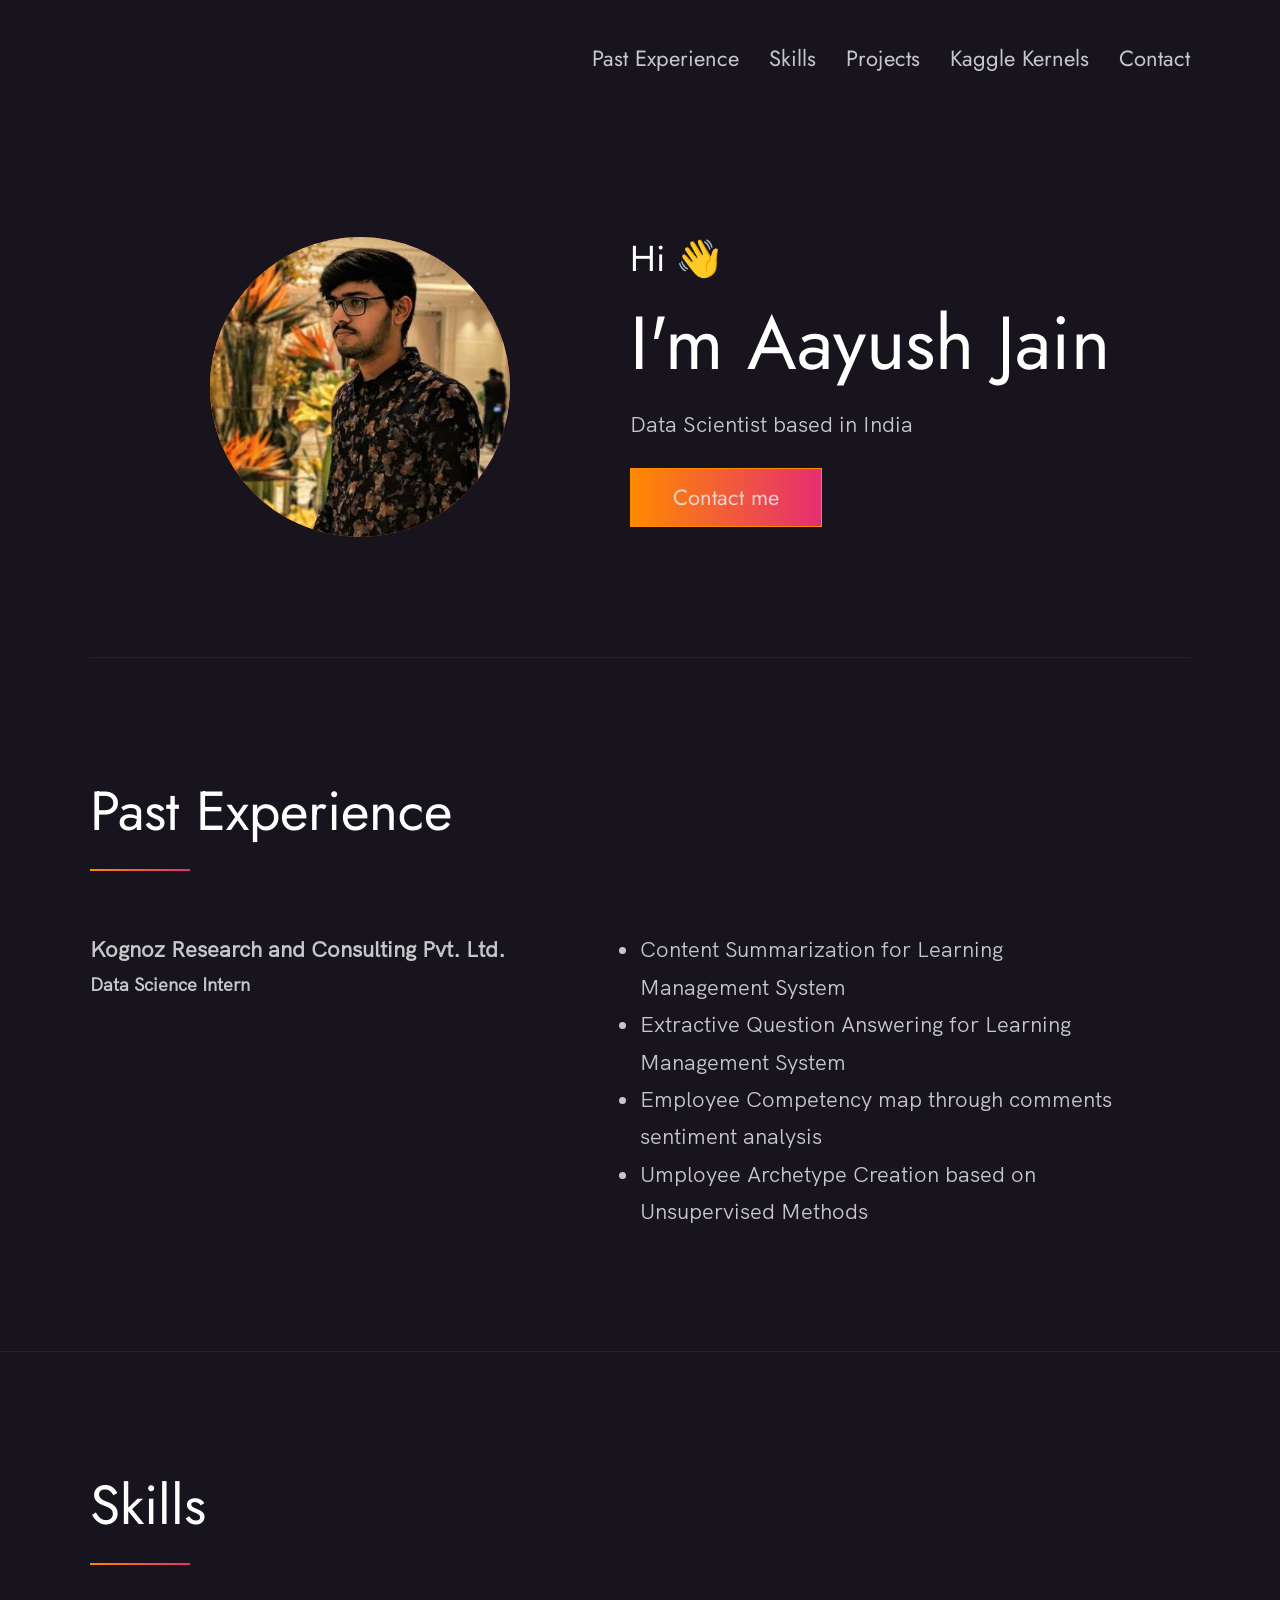
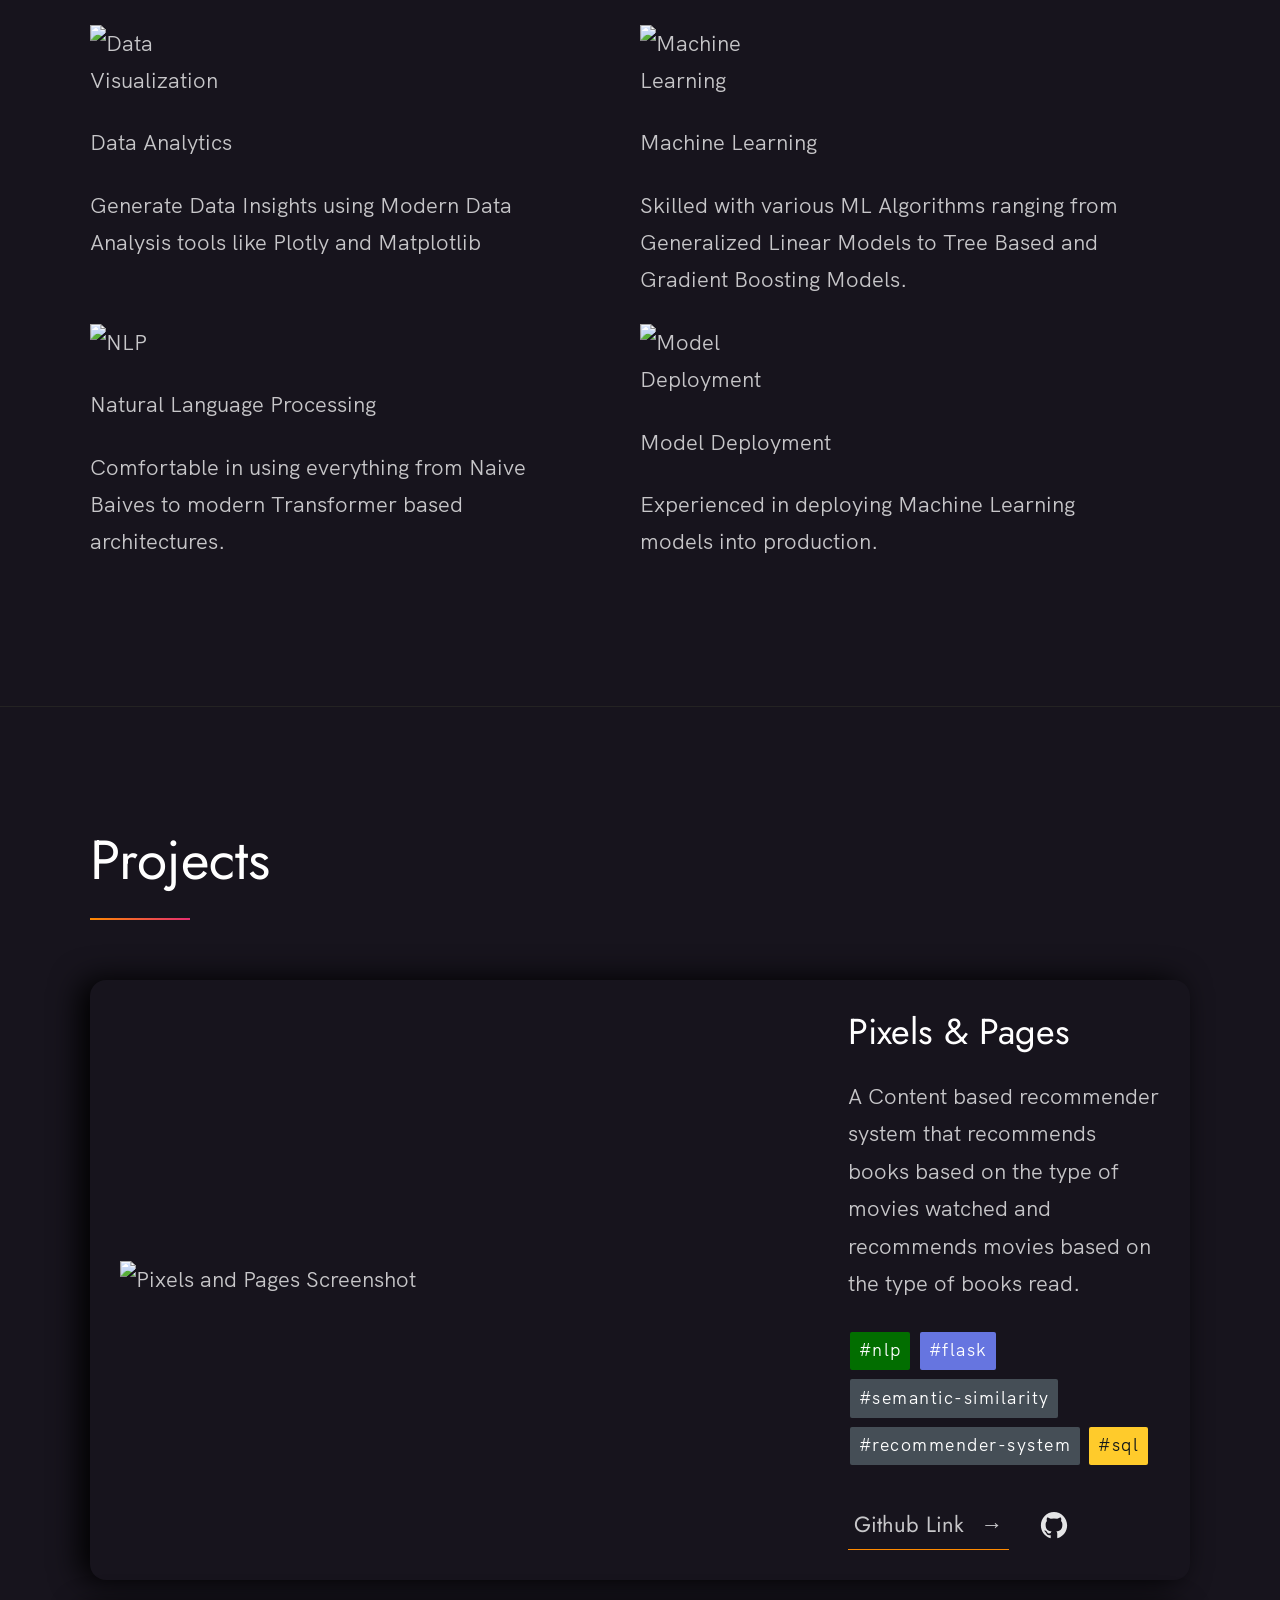
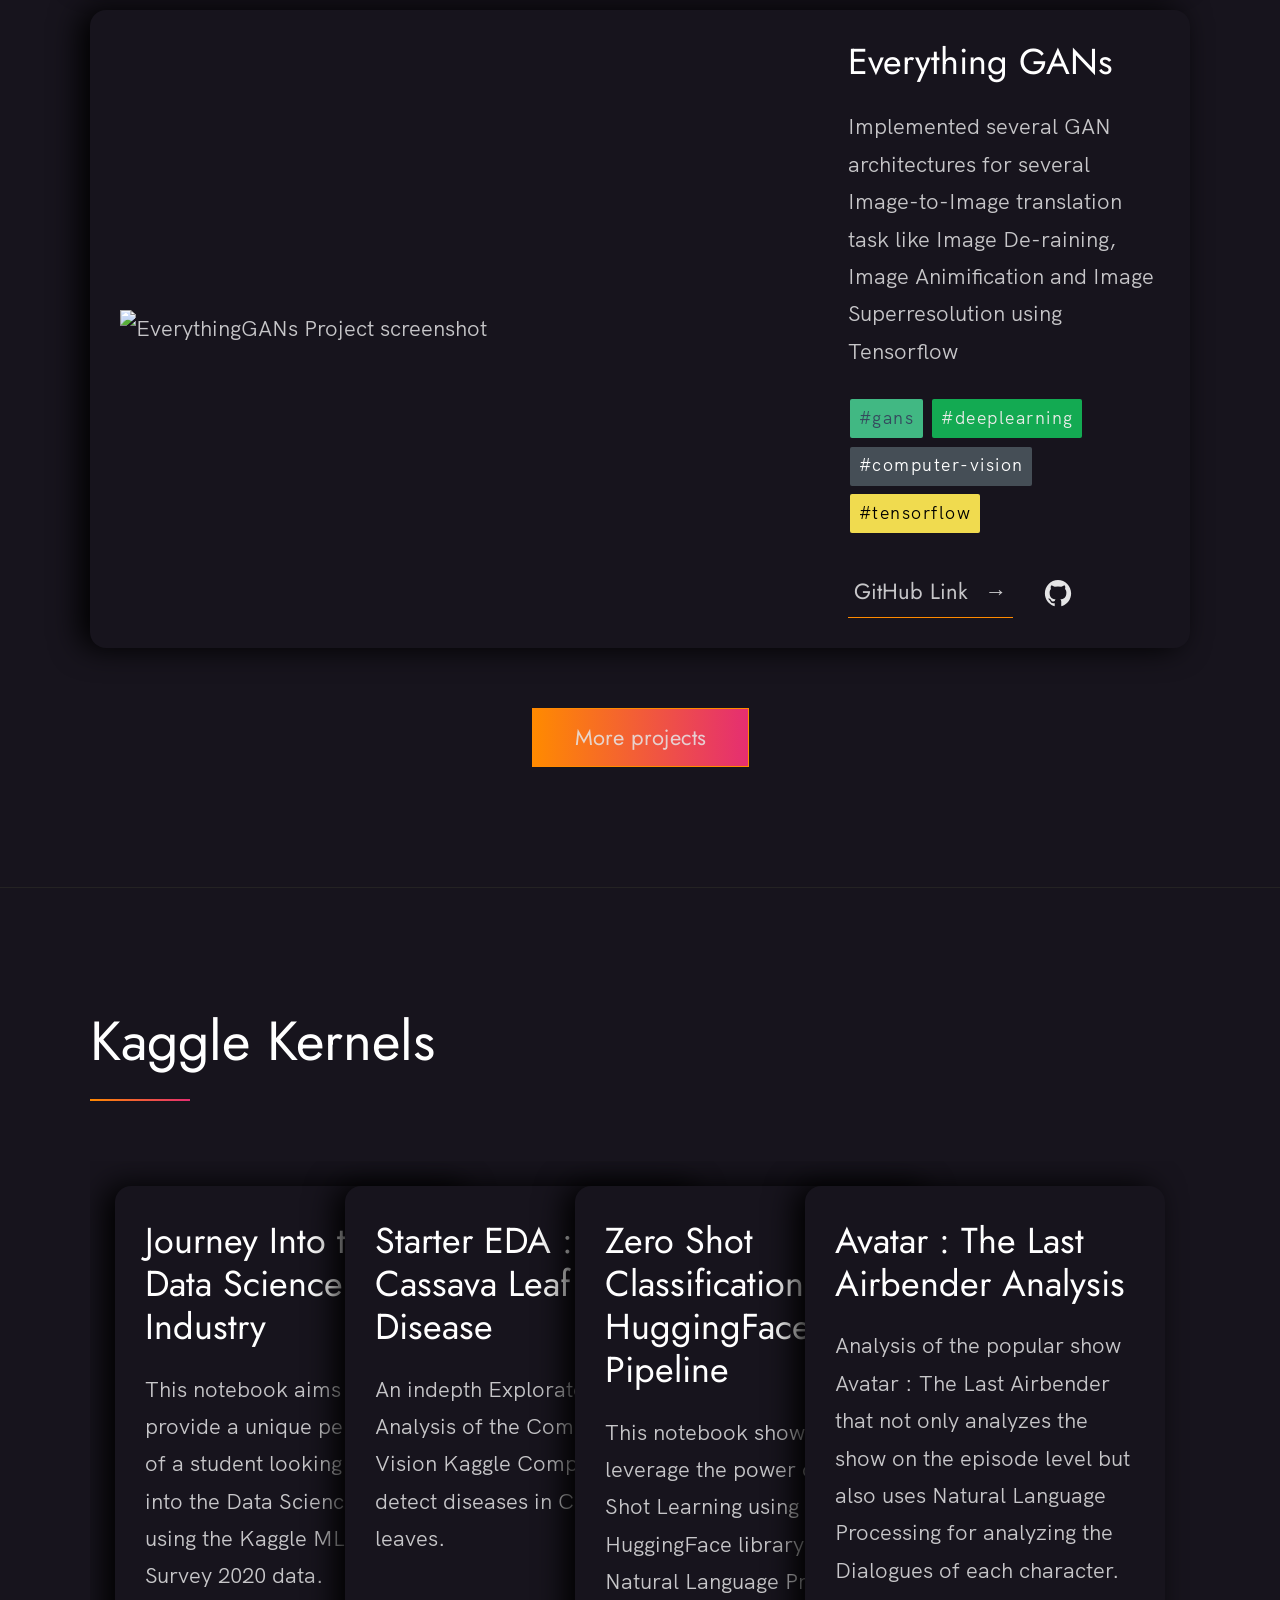
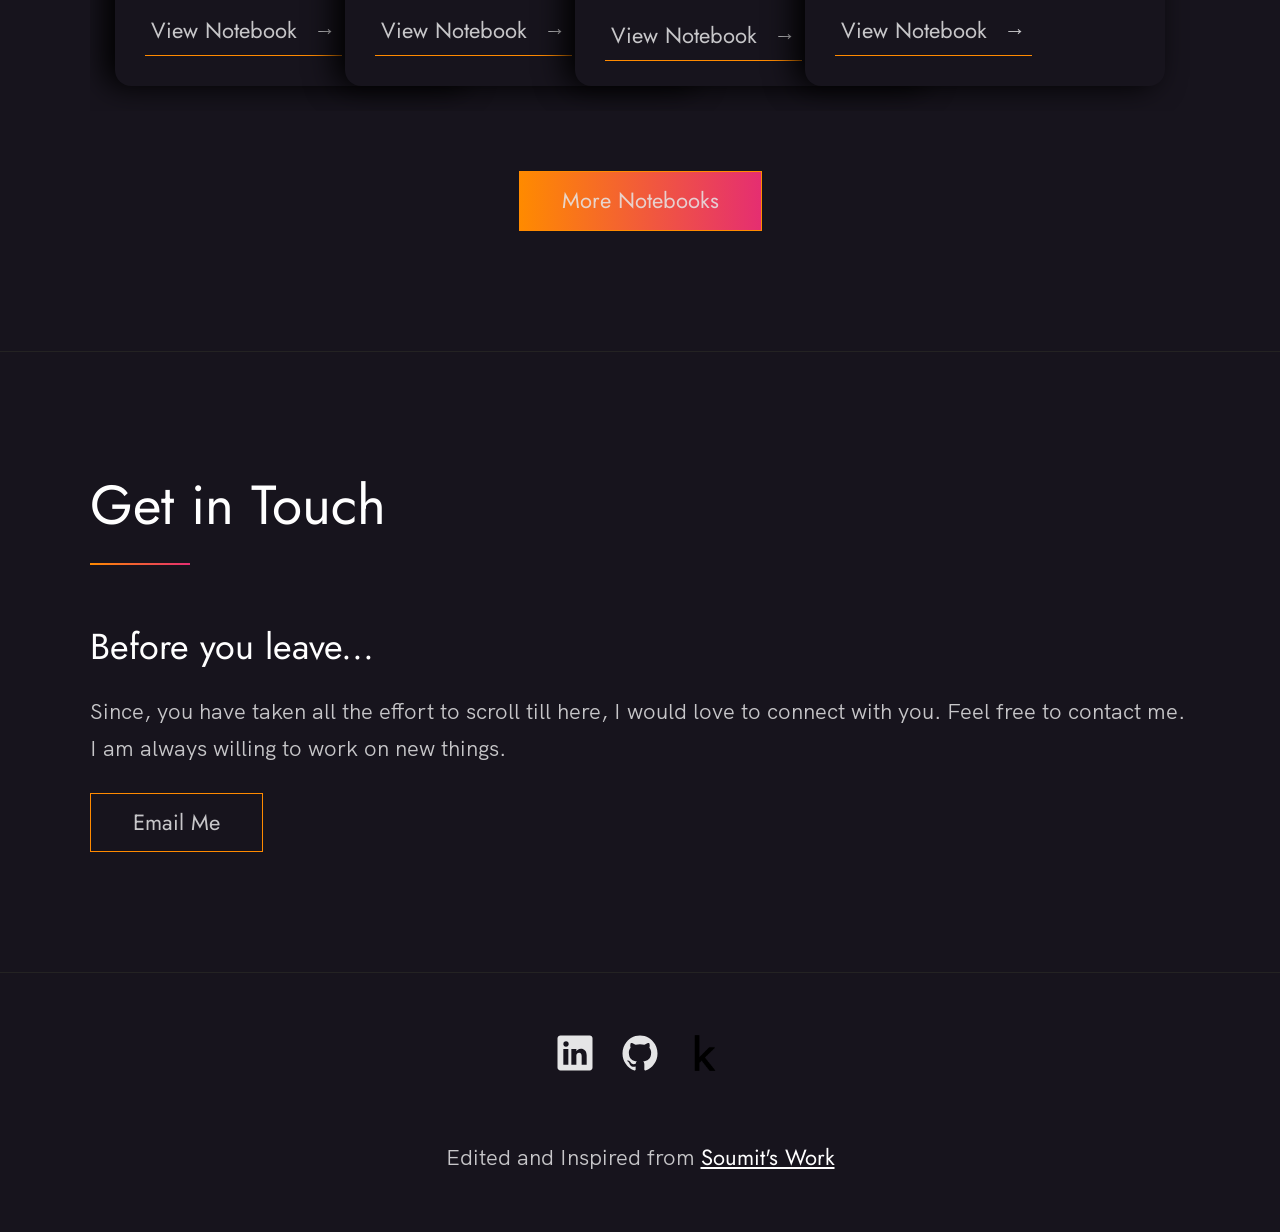
==== index.html @ 55eecbc1 "First Commit" ====
<!DOCTYPE html>
<html lang="en">
  <head>
    <meta charset="UTF-8" />
    <meta name="viewport" content="width=device-width, initial-scale=1.0" />
    <title>Aayush Jain | Data Scientist</title>
    <meta
      name="description"
      content="Aayush Jain is an undergrad student passionate about Data and Data Science. Aayush is someone who is proficient in the entire Data Science pipeline from gathering data to pre-processing and wrangling it and then doing Exploratory Data Analysis in order to derive insights about the data. Aayush is also very comfortable with Machine Learning algorithms and Deep Learning architectures and has also familiarized himself with the deployment of models."
    />
    <meta property="og:image" content="./static/images/aayushjain.jpeg" />
    <meta
      name="keywords"
      content="Aayush Jain, Machine Learning, Data Science, Data Analysis, Kaggle, Python"
    />
    <link rel="shortcut icon" href="favicon.ico" type="image/x-icon" />
    <link
      rel="preload"
      as="font"
      href="./static/fonts/HKGrotesk-Regular.woff"
      type="font/woff"
      crossorigin="anonymous"
    />
    <link
      rel="preload"
      as="font"
      href="./static/fonts/Jost-Regular.ttf"
      type="font/woff"
      crossorigin="anonymous"
    />
    <link rel="stylesheet" href="./static/css/style.css" />
  </head>
  <body>
    <header class="header">
      <div class="container">
        <nav class="navbar" role="navigation">
          <ul class="navbar-items">
            <li class="navbar-item">
              <a href="#experience" class="navbar-link">Past Experience</a>
            </li>
            <li class="navbar-item">
              <a href="#skills" class="navbar-link">Skills</a>
            </li>
            <li class="navbar-item">
              <a href="#projects" class="navbar-link">Projects</a>
            </li>
            <li class="navbar-item">
              <a href="#kaggle" class="navbar-link">Kaggle Kernels</a>
            </li>
            <li class="navbar-item">
              <a href="#contact" class="navbar-link">Contact</a>
            </li>
          </ul>
        </nav>
        <div class="home-banner">
          <div class="banner-image">
            <img src="./static/images/aayushjain.jpeg" alt="Aayush Jain" />
          </div>
          <div class="banner-text">
            <h3>Hi 👋</h3>
            <h1 class="heading-primary">I'm Aayush Jain</h1>
            <p class="subtitle">Data Scientist based in India</p>
            <a href="#contact" class="button button-orange">Contact me</a>
          </div>
        </div>
      </div>
    </header>
    <main>
      <section id="experience">
        <div class="container">
          <h2>Past Experience</h2>
          <div class="row">
            <div class="column">
              <h4>Kognoz Research and Consulting Pvt. Ltd.<h4>
              <h5>Data Science Intern<h5>
            </div>
            <div class="column">
              <ul>
                <li>Content Summarization for Learning Management System</li>
                <li>Extractive Question Answering for Learning Management System</li>
                <li>Employee Competency map through comments sentiment analysis</li>
                <li>Umployee Archetype Creation based on Unsupervised Methods</li>
              </ul>
            </div>
          </div>
        </div>
      </section>
      <section id="skills">
        <div class="container">
          <h2>Skills</h2>
          <div class="row">
            <div class="column">
              <img
                src="https://s.svgbox.net/materialui.svg?ic=analytics&fill=ffffff" 
                alt="Data Visualization"
                class="skills-icon"
              />
              <p>Data Analytics</p>
              <p>Generate Data Insights using Modern Data Analysis tools like Plotly and Matplotlib</p>
            </div>
            <div class="column">
              <img
                src="https://s.svgbox.net/materialui.svg?ic=model_training&fill=ffffff" 
                alt="Machine Learning"
                class="skills-icon"
              />
              <p>Machine Learning</p>
              <p>Skilled with various ML Algorithms ranging from Generalized Linear Models to Tree Based and Gradient Boosting Models.</p>
            </div>
          </div>
          <div class="row">
            <div class="column">
              <img
                src="https://s.svgbox.net/materialui.svg?ic=chat&fill=ffffff" 
                alt="NLP"
                class="skills-icon"
              />
              <p>Natural Language Processing</p>
              <p>Comfortable in using everything from Naive Baives to modern Transformer based architectures.</p>
            </div>
            <div class="column">
              <img
                src="https://s.svgbox.net/materialui.svg?ic=cloud_upload&fill=ffffff" 
                alt="Model Deployment"
                class="skills-icon"
              />
              <p>Model Deployment</p>
              <p>Experienced in deploying Machine Learning models into production.</p>
            </div>
          </div>
          </div>
      </section>
      <section id="projects">
        <div class="container">
          <h2>Projects</h2>
          <article class="project-card">
            <figure class="project-image">
              <img
                src="https://raw.githubusercontent.com/jain-aayush/PixelsAndPages/master/recommenderwebsite/static/Logo.jpeg"
                alt="Pixels and Pages Screenshot"
              />
            </figure>
            <div class="project-text">
              <h3>Pixels & Pages</h3>
              <p>A Content based recommender system that recommends books based on the type of movies watched and recommends movies based on the type of books read.</p>
              <!-- <ul>
                <li>JavaScript</li>
              </ul> -->
              <div class="tags">
                <span class="tag tag-small tag-nlp">#nlp</span>
                <span class="tag tag-small tag-flask">#flask</span>
                <span class="tag tag-small">#semantic-similarity</span>
                <span class="tag tag-small">#recommender-system</span>
                <span class="tag tag-small tag-sql">#sql</span>
              </div>
              <div class="project-links">
                <a
                  href="https://github.com/jain-aayush/PixelsAndPages"
                  target="_blank"
                  rel="noopener noreferrer"
                  class="link-text"
                >
                  Github Link <span>&rarr;</span>
                </a>
                <a
                  href="https://github.com/jain-aayush/PixelsAndPages"
                  title="View Source Code"
                  target="_blank"
                  rel="noopener noreferrer"
                >
                  <img
                    src="./static/images/github.svg"
                    class="project-source"
                    alt="GitHub"
                  />
                </a>
              </div>
            </div>
          </article>
          <article class="project-card">
            <figure class="project-image">
              <img
                src="https://raw.githubusercontent.com/jain-aayush/EverythingGANs/master/static/Logo.jpeg"
                alt="EverythingGANs Project screenshot"
                width=800px
                height=400px
              />
            </figure>
            <div class="project-text">
              <h3>Everything GANs</h3>
              <p>
                Implemented several GAN architectures for several Image-to-Image translation task like Image De-raining, Image Animification and Image Superresolution using Tensorflow
              </p>
              <div class="tags">
                <span class="tag tag-small tag-gans">#gans</span>
                <span class="tag tag-small tag-deeplearning">#deeplearning</span>
                <span class="tag tag-small tag-firebase">#computer-vision</span>
                <span class="tag tag-small tag-tensorflow">#tensorflow</span>
              </div>
              <div class="project-links">
                <a
                  href="https://github.com/jain-aayush/EverythingGANs"
                  target="_blank"
                  rel="noopener noreferrer"
                  class="link-text"
                >
                  GitHub Link <span>&rarr;</span>
                </a>
                <a
                  href="https://github.com/jain-aayush/EverythingGANs"
                  title="View Source Code"
                  target="_blank"
                  rel="noopener noreferrer"
                >
                  <img
                    src="./static/images/github.svg"
                    class="project-source"
                    alt="GitHub"
                  />
                </a>
              </div>
            </div>
          </article>
          
          <div class="show-more-button">
            <a
              href="https://github.com/jain-aayush"
              class="button button-orange"
              target="_blank"
              rel="noopener noreferrer"
              >More projects</a
            >
          </div>
        </div>
      </section>
      <section id="kaggle">
        <div class="container">
          <h2>Kaggle Kernels</h2>
          <div class="blogs-list">
            <article class="card">
              <header class="card-header">
                <h3>Journey Into the Data Science Industry</h3>
              </header>
              <div class="card-content">
                <p>
                  This notebook aims to provide a unique perspective of a student looking to break into the Data Science industry using the Kaggle ML  & DS Survey 2020 data. 
                </p>
              </div>
              <div class="card-links">
                <a
                  href="https://www.kaggle.com/foolofatook/journey-into-the-data-science-industry"
                  target="_blank"
                  rel="noopener noreferrer"
                  class="link-text"
                >
                  View Notebook <span>&rarr;</span>
                </a>
              </div>
            </article>
            <article class="card">
              <header class="card-header">
                <h3>
                  Starter EDA : Cassava Leaf Disease
                </h3>
              </header>
              <div class="card-content">
                <p>
                  An indepth Exploratory Data Analysis of the Computer Vision Kaggle Competition to detect diseases in Cassava leaves. 
                </p>
              </div>
              <div class="card-links">
                <a
                  href="https://www.kaggle.com/foolofatook/starter-eda-cassava-leaf-disease"
                  target="_blank"
                  rel="noopener noreferrer"
                  class="link-text"
                >
                  View Notebook <span>&rarr;</span>
                </a>
              </div>
            </article>
            <article class="card">
              <header class="card-header">
                <h3>Zero Shot Classification with HuggingFace Pipeline</h3>
              </header>
              <div class="card-content">
                <p>
                  This notebook shows how to leverage the power of Zero Shot Learning using HuggingFace library for Natural Language Processing
                </p>
              </div>
              <div class="card-links">
                <a
                  href="https://www.kaggle.com/foolofatook/zero-shot-classification-with-huggingface-pipeline"
                  target="_blank"
                  rel="noopener noreferrer"
                  class="link-text"
                >
                View Notebook <span>&rarr;</span>
                </a>
              </div>
            </article>
            <article class="card">
              <header class="card-header">
                <h3>Avatar : The Last Airbender Analysis</h3>
              </header>
              <div class="card-content">
                <p>
                  Analysis of the popular show Avatar : The Last Airbender that not only analyzes the show on the episode level but 
                  also uses Natural Language Processing for analyzing the Dialogues of each character. 
                </p>
              </div>
              <div class="card-links">
                <a
                  href="https://www.kaggle.com/foolofatook/plotly-avatar-the-last-airbender-analysis"
                  target="_blank"
                  rel="noopener noreferrer"
                  class="link-text"
                >
                  View Notebook <span>&rarr;</span>
                </a>
              </div>
            </article>
          </div>
          <div class="show-more-button">
            <a
              href="https://www.kaggle.com/foolofatook/notebooks"
              class="button button-orange"
              target="_blank"
              rel="noopener noreferrer"
              >More Notebooks</a
            >
          </div>
        </div>
      </section>
    </main>

      <section id="contact">
        <div class="container">
          <h2>Get in Touch</h2>
          <h3>Before you leave...</h3>
          <p>
            Since, you have taken all the effort to scroll till here, I would love to connect with you. Feel free to contact me. I am always willing to work on new things.
          </p>
          <a href="mailto:aayushjaincse@gmail.com" class="button"
            >Email Me</a
          >
        </div>
      </section>
    </main>
    <footer class="footer">
      <div class="container">
        <ul class="footer-social-links">
          <li class="footer-social-link-item">
            <a
              href="https://www.linkedin.com/in/aayush-jain-91b34b166/"
              title="Link to LinkedIn Profile"
            >
              <img
                src="./static/images/linkedin.svg"
                class="footer-social-image"
                alt="LinkedIn"
              />
            </a>
          </li>
          <li class="footer-social-link-item">
            <a
              href="https://github.com/jain-aayush"
              title="Link to Github Profile"
            >
              <img
                src="./static/images/github.svg"
                class="footer-social-image"
                alt="GitHub"
              />
            </a>
          </li>
          <li class="footer-social-link-item">
            <a
              href="https://www.kaggle.com/foolofatook"
              title="Link to Kaggle Profile"
            >
              <img
                src="./static/images/kaggle-icon.png"
                class="footer-social-image"
                alt="Kaggle"
              />
            </a>
          </li>
        </ul>
        <p>
          Edited and Inspired from <a href = "https://github.com/soumitdas/soumitdas.com">Soumit's Work</a>
        </p>
      </div>
    </footer>
    <a href="#top" class="back-to-top" title="Back to Top">
      <img src="./static/images/arrow_up.svg" alt="Back to Top" />
    </a>
    <script src="./static/js/main.js"></script>
  </body>
</html>
---- static/css/style.css ----
@font-face {
  font-family: "Hk Grotesk";
  font-style: normal;
  font-weight: 400;
  src: url("../fonts/HKGrotesk-Regular.woff") format("woff");
}

@font-face {
  font-family: "Jost";
  font-style: normal;
  font-weight: 400;
  src: url("../fonts/Jost-Regular.ttf") format("woff");
}

:root {
  --font: "Hk Grotesk", sans-serif;
  --font-size-small: 1.8rem;
  --font-size-normal: 2.2rem;
  --font-size-medium: 2.8rem;
  --font-size-medium-1: 3.6rem;
  --font-size-large: 5.5rem;
  --font-size-extra-large: 7.5rem;

  --line-height-normal: 1.7;
  --line-height-small: 1.2;

  --orange: #ff8a00;
  --black: #17141d;
  --white: #fff;
  --white-1: #e5e5e6da;
  --light-dark: #7a7a8c;
  --tag-bg: #454e56;
  --gradient: linear-gradient(90deg, var(--orange), #e52e71);

  --border-bottom: #7a7a8c;
  --border-light: 1px solid rgb(36, 35, 35);

  --container-max-width: 1180px;
  --container-normal-width: 800px;
  --container-medium-width: 700px;
  --container-small-width: 500px;

  --gutter-huge: 12rem;
  --gutter-medium: 6rem;
  --gutter-normal: 3rem;
  --gutter-small: 2.5rem;
  --gutter-small-1: 2.5rem;
  --gutter-extra-small: 2rem;
}

* {
  margin: 0;
  padding: 0;
  box-sizing: inherit;
}

html {
  font-size: 62.5%;
  box-sizing: border-box;
  scroll-behavior: smooth;
}

@media (max-width: 1000px) {
  html {
    font-size: 52%;
  }
}

body {
  font-size: var(--font-size-normal);
  font-family: var(--font);
  font-weight: 400;
  color: var(--white-1);
  line-height: var(--line-height-normal);
  background: var(--black);
  overflow-x: hidden;
}

img {
  object-fit: contain;
  max-width: 100%;
}

.container {
  max-width: var(--container-max-width);
  margin: 0 auto;
}

@media (max-width: 1340px) {
  .container {
    max-width: 1100px;
  }
}

@media (max-width: 1240px) {
  .container {
    padding: 0 var(--gutter-normal);
  }
}
@media (max-width: 600px) {
  .container {
    max-width: 0 var(--gutter-normal);
  }
}

section {
  padding: var(--gutter-huge) 0;
  border-bottom: var(--border-light);
}

/*typography*/
h1,
h2,
h3 {
  font-family: "Jost", sans-serif;
  line-height: var(--line-height-small);
  font-weight: 400;
  color: var(--white);
}

.heading-primary {
  line-height: 1;
  font-size: var(--font-size-extra-large);
  font-weight: 400;
}

h2 {
  font-size: var(--font-size-large);
  margin-bottom: var(--gutter-medium);
}

h2::after {
  content: "";
  display: block;
  height: 2px;
  width: 10rem;
  background: var(--gradient);
  margin: var(--gutter-small) 0;
}

h3 {
  font-size: var(--font-size-medium-1);
  margin-bottom: var(--gutter-small);
}

@media (max-width: 500px) {
  .heading-primary {
    font-size: var(--font-size-large);
  }

  h2 {
    font-size: var(--font-size-medium-1);
  }

  h3 {
    font-size: var(--font-size-medium);
  }
}

p {
  margin: var(--gutter-small-1) 0;
}

/* @media (max-width: 900px) {
 .heading-primary {
    font-size: var(--font-size-large);
  }

  p {
    max-width: var(--container-small-width);
  }
} */

/*nav*/
.navbar {
  display: flex;
  justify-content: flex-end;
  padding: var(--gutter-normal) 0;
}

.navbar-items {
  display: flex;
  list-style: none;
}

.navbar-item:not(:last-child) {
  margin-right: var(--gutter-normal);
}

@media (max-width: 500px) {
  .navbar {
    justify-content: center;
  }
}

/* @media (max-width: 400px) {
  .navbar-item:not(:last-child) {
    margin-right: var(--gutter-normal);
  }
} */

@media (max-width: 300ox) {
  .navbar {
    font-size: var(--font-size-small);
  }
}

.navbar-link {
  position: relative;
  display: inline-block;
  padding: 1rem 0;
  text-decoration: none;
  color: inherit;
}

.navbar-link:hover {
  background: var(--gradient);
  text-shadow: none;
  -webkit-text-fill-color: transparent;
  -webkit-background-clip: text;
  background-clip: text;
}

/* links and button */
a {
  color: var(--white);
  font-weight: 400;
  font-family: "Jost", sans-serif;
  outline: 2px solid transparent;
}

::-moz-focus-inner {
  border: 0;
}

button:focus,
a:focus {
  outline: 2px solid var(--orange);
}

body:not(.user-is-tabbing) button:focus,
body:not(.user-is-tabbing) a:focus {
  outline: none;
}

.link:hover {
  color: var(--orange);
}

.button {
  position: relative;
  display: inline-block;
  padding: 1rem 4.2rem;
  text-decoration: none;
  color: inherit;
  border: 1px solid var(--orange);
  font-weight: 400;
}

.button:focus {
  outline: none;
}

.button::after {
  content: "";
  display: block;
  position: absolute;
  top: 0;
  left: 0;
  right: 100%;
  background: var(--white);
  height: 100%;
  z-index: -1;
  transition: all 0.2s cubic-bezier(1, 0.68, 0.16, 0.9);
}

.button:hover::after,
.button:focus::after {
  right: 0;
  background: var(--gradient);
}

.button-orange {
  background: var(--gradient);
  transition: all 0.2s;
}

.button-orange::after {
  display: none;
}

.button-orange:hover,
.button-orange:focus {
  background: transparent;
}

.link-text {
  position: relative;
  display: inline-block;
  padding: 0.6rem;
  color: inherit;
  text-decoration: none;
  border-bottom: 1px solid var(--orange);
}

.link-text::after {
  content: "";
  display: block;
  position: absolute;
  top: 0;
  left: 0;
  right: 100%;
  background: var(--white);
  height: 100%;
  z-index: -1;
  transition: all 0.2s cubic-bezier(1, 0.68, 0.16, 0.9);
}

.link-text:focus {
  outline: none;
}

.link-text:hover::after,
.link-text:focus:after {
  right: 0;
  background: var(--gradient);
}

.link-text span {
  padding-left: 1rem;
  font-family: sans-serif;
}

/* Skills */
.skills {
  display: flex;
  justify-content: space-between;
}

.skills-icon {
  height: 6.5rem;
  max-width: 18rem;
}

.skills::-webkit-scrollbar {
  width: 10px;
  height: 10px;
}
.skills::-webkit-scrollbar-thumb {
  background: #201c29;
  border-radius: 10px;
  box-shadow: inset 2px 2px 2px hsla(0, 0%, 100%, 0.25),
    inset -2px -2px 2px rgba(0, 0, 0, 0.25);
}

.skills::-webkit-scrollbar-track {
  background: linear-gradient(90deg, #201c29, #201c29 1px, #17141d 0, #17141d);
}

@media (max-width: 1240px) {
  .skills {
    overflow-x: scroll;
    padding: var(--gutter-normal);
  }

  .skills-icon:not(:last-of-type) {
    margin-right: var(--gutter-medium);
  }
}

/* ----- Back to Top ----- */

.back-to-top {
  position: fixed;
  bottom: 4rem;
  right: 4rem;
  display: flex;
  justify-content: center;
  align-items: center;
  height: 5.5rem;
  width: 5.5rem;
  background: var(--gradient);
  border-radius: 50%;
  z-index: 10;
  visibility: hidden;
  transition: all 0.4s;
}

.back-to-top img {
  height: 70%;
}

@media (max-width: 900px) {
  .back-to-top {
    right: 2rem;
  }
}

@media (max-width: 500px) {
  .back-to-top {
    right: 1rem;
  }
}

/* Project Cards */

.project-card {
  padding: var(--gutter-normal);
  border-radius: 16px;
  background: var(--black);
  box-shadow: -1rem 0 3rem #000;
  display: flex;
  align-items: center;
  transition: 0.2s;
  margin: 0;
  scroll-snap-align: start;
  clear: both;
  position: relative;
}

.project-card:hover {
  transform: translateY(-1rem);
}

.project-card:not(:last-child) {
  margin-bottom: var(--gutter-normal);
}

@media (max-width: 900px) {
  .project-card {
    align-items: initial;
    flex-direction: column;
  }
}

.project-image {
  margin-bottom: var(--gutter-normal);
}

/* .project-image img {
  border-top-left-radius: 16px;
  border-top-right-radius: 16px;
} */

.project-text {
  flex: 0 0 30%;
  /* padding: 0 var(--gutter-normal); */
}

.project-text h3:hover {
  background: var(--gradient);
  text-shadow: none;
  -webkit-text-fill-color: transparent;
  -webkit-background-clip: text;
  background-clip: text;
}

.project-text ul {
  list-style-position: inside;
  margin-bottom: var(--gutter-normal);
}

.project-links {
  display: flex;
  align-items: center;
}

.project-source {
  display: block;
  height: 3rem;
  margin-left: var(--gutter-normal);
  transition: all 0.3s;
}

.project-source:hover {
  transform: scale(1.2);
}

@media (min-width: 901px) {
  .project-image {
    flex: 1;
    margin-right: var(--gutter-medium);
    margin-bottom: 0;
  }
  /* .project-image img {
    border-top-left-radius: 16px;
    border-bottom-left-radius: 16px;
  } */

  .project-text {
    flex: 0 0 30%;
    /* padding: var(--gutter-normal) 0; */
  }
}

.show-more-button {
  text-align: center;
  margin-top: var(--gutter-medium);
}

/* Tags */
.tags:not(:last-child) {
  margin-bottom: var(--gutter-normal);
}

.tag {
  display: inline-block;
  border-radius: 3px;
  padding: 0.2em 0.5em 0.3em;
  border-radius: 2px;
  background: var(--tag-bg);
  color: var(--white);
  font-weight: 600;
  letter-spacing: 0.1ch;
  margin: 0.25em 0.1em;
}

.tag-small {
  font-size: 0.8em;
  display: inline-block;
  letter-spacing: 0.15ch;
  font-weight: 400;
}

.tag-large {
  font-size: 1.2em;
  border-radius: 4px;
}

.tag-tensorflow {
  background: #f0db4f;
  color: black;
}

.tag-gans {
  background: #41b883;
  color: #35495e;
}

.tag-nlp {
  background: #026e00;
  color: white;
}

.tag-deeplearning {
  background: #13aa52;
  color: #ececea;
}

.tag-flask {
  color: white;
  background: #6675e0;
}

.tag-sql {
  background: #ffcb2b;
  color: #12181a;
}

.tag-danger {
  background: hsl(348, 100%, 61%);
  color: #fff;
}

/* Blog cards */
.blogs-list {
  display: flex;
  padding: var(--gutter-small);
  overflow-x: auto;
}

.blogs-list::-webkit-scrollbar {
  width: 10px;
  height: 10px;
}
.blogs-list::-webkit-scrollbar-thumb {
  background: #201c29;
  border-radius: 10px;
  box-shadow: inset 2px 2px 2px hsla(0, 0%, 100%, 0.25),
    inset -2px -2px 2px rgba(0, 0, 0, 0.25);
}

.blogs-list::-webkit-scrollbar-track {
  background: linear-gradient(90deg, #201c29, #201c29 1px, #17141d 0, #17141d);
}

.card {
  height: 500px;
  width: 400px;
  min-width: 350px;
  padding: var(--gutter-normal);
  border-radius: 16px;
  background: var(--black);
  box-shadow: -1rem 0 3rem #000;
  display: flex;
  flex-direction: column;
  transition: 0.2s;
  margin: 0;
  scroll-snap-align: start;
  clear: both;
  position: relative;
}

.card .buttons {
  margin: 0.5rem 0;
}
.card .button {
  font-size: 14px;
}

.card:focus-within ~ .card,
.card:hover ~ .card {
  transform: translateX(130px);
}

.card:hover {
  transform: translateY(-1rem);
}

.card:not(:first-child) {
  margin-left: -130px;
}

.card-header {
  margin-bottom: 1rem;
}

.card-header p {
  font-size: 14px;
  margin: 0 0 1rem;
  color: var(--light-dark);
}

.card-header h3 {
  margin: 0.25rem 0 auto;
  text-decoration: none;
  border: 0;
  display: inline-block;
}

.card-header h3:hover {
  background: var(--gradient);
  text-shadow: none;
  -webkit-text-fill-color: transparent;
  -webkit-background-clip: text;
  background-clip: text;
}

.card-content {
  margin-top: 1rem;
  margin-bottom: auto;
}

.card-content p {
  margin: 0 0 1rem;
}

/* .header {
  height: 100vh;
} */

.home-banner {
  display: flex;
  padding: var(--gutter-huge) 0;
  border-bottom: var(--border-light);
}

.banner-text {
  flex: 1;
}

.banner-image {
  flex: 0 0 30%;
  max-width: 30rem;
  max-height: 30rem;
  align-items: center;
  margin: 0 var(--gutter-huge);
  border-radius: 9999px;
  background: var(--gradient);
}

.banner-image img {
  display: block;
  margin: 0 auto;
  /* box-shadow: 0 1px 3px 0 rgba(0, 0, 0, 0.1), 0 1px 2px 0 rgba(0, 0, 0, 0.06);
  border-width: 4px;
  border-color: rgba(255, 255, 255, 1); */
  border-radius: 9999px;
}

@media (max-width: 900px) {
  .home-banner {
    align-items: initial;
    flex-direction: column;
  }

  .banner-image {
    margin: 0 auto;
    margin-bottom: var(--gutter-medium);
  }
}

/* Footer */
.footer {
  text-align: center;
  padding: var(--gutter-normal) 0;
}

.footer-social-links {
  display: flex;
  justify-content: center;
  padding: var(--gutter-normal) 0;
  list-style: none;
}

.footer-social-link-item:not(:last-of-type) {
  margin-right: var(--gutter-small);
}

.footer-social-image {
  height: 4rem;
}

.footer-github-buttons {
  display: flex;
  justify-content: center;
}

.footer-github-buttons iframe {
  height: 2.5rem;
  width: 84px;
  transform: translateY(3px);
}

.column {
    float: left;
    width: 50%;
    padding-right: 5%;
}

/* Clear floats after the columns */
.row:after {
  content: "";
  display: table;
  clear: both;
}
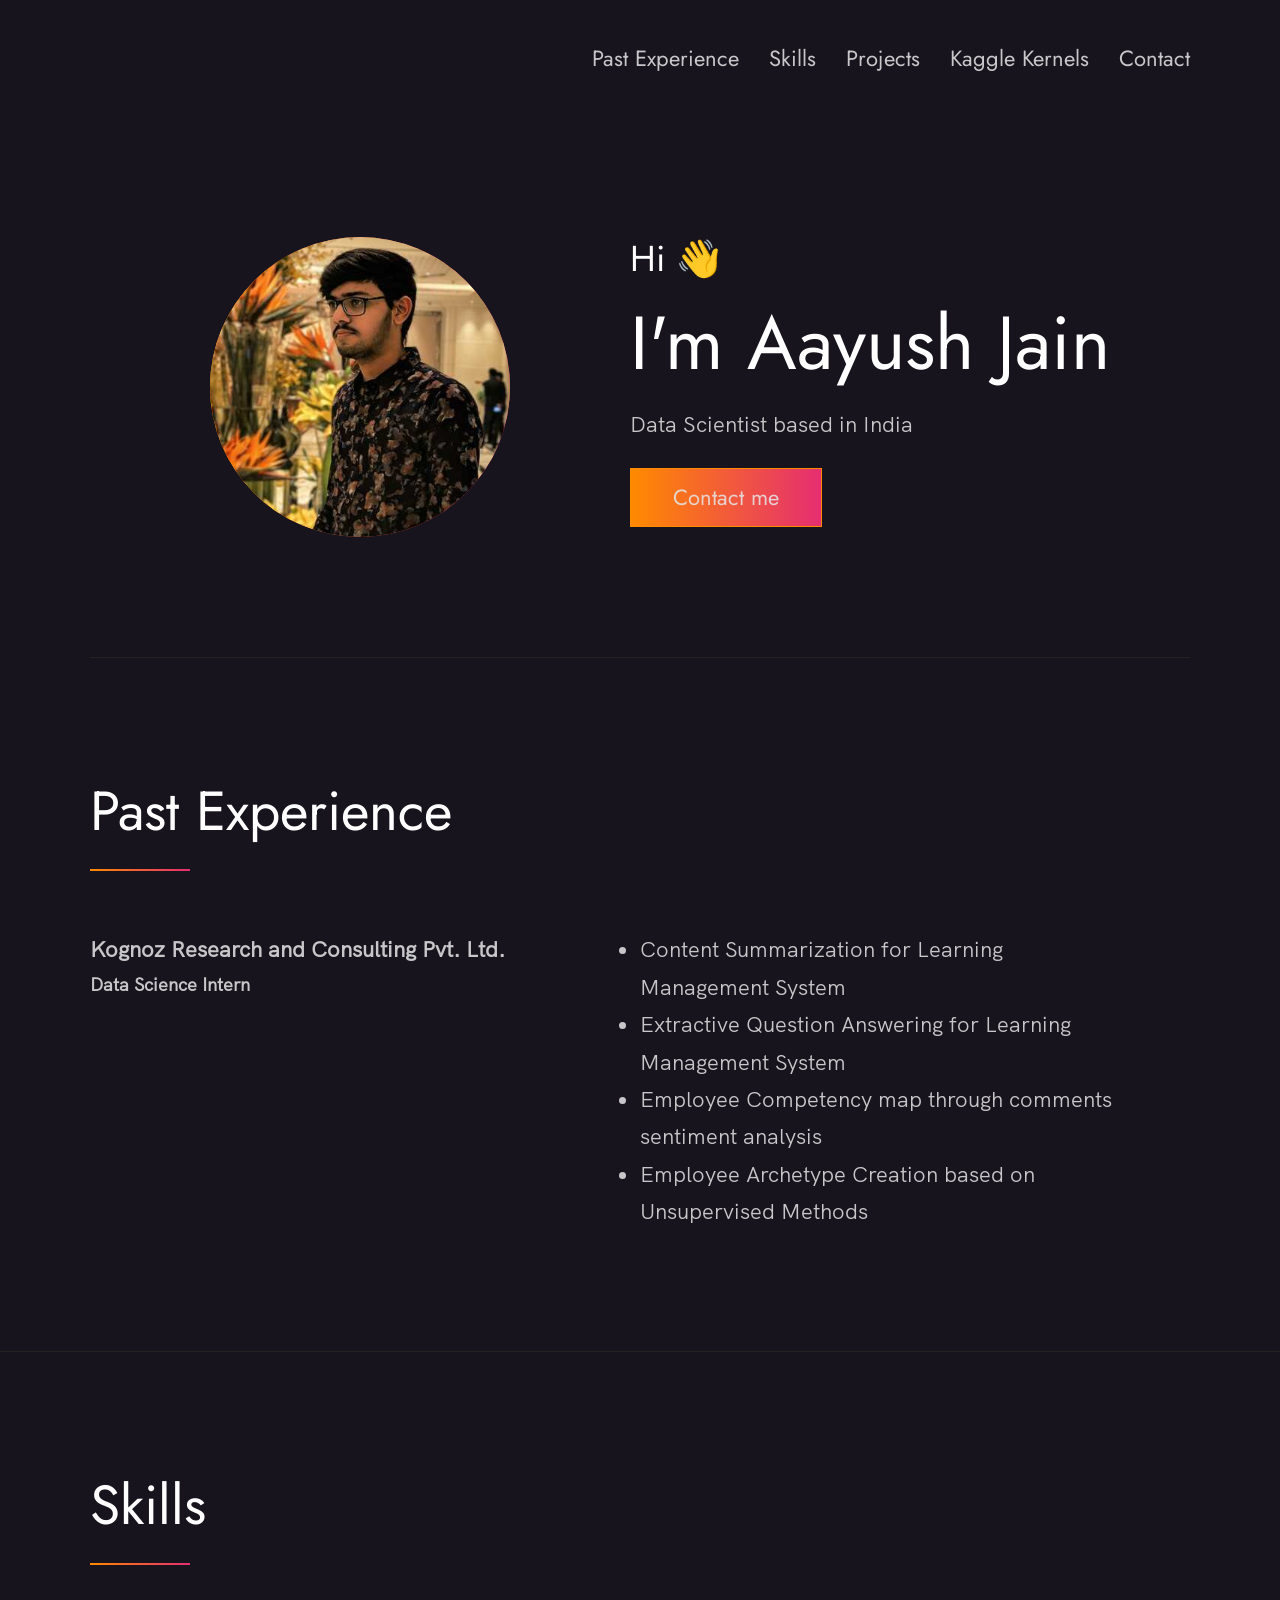
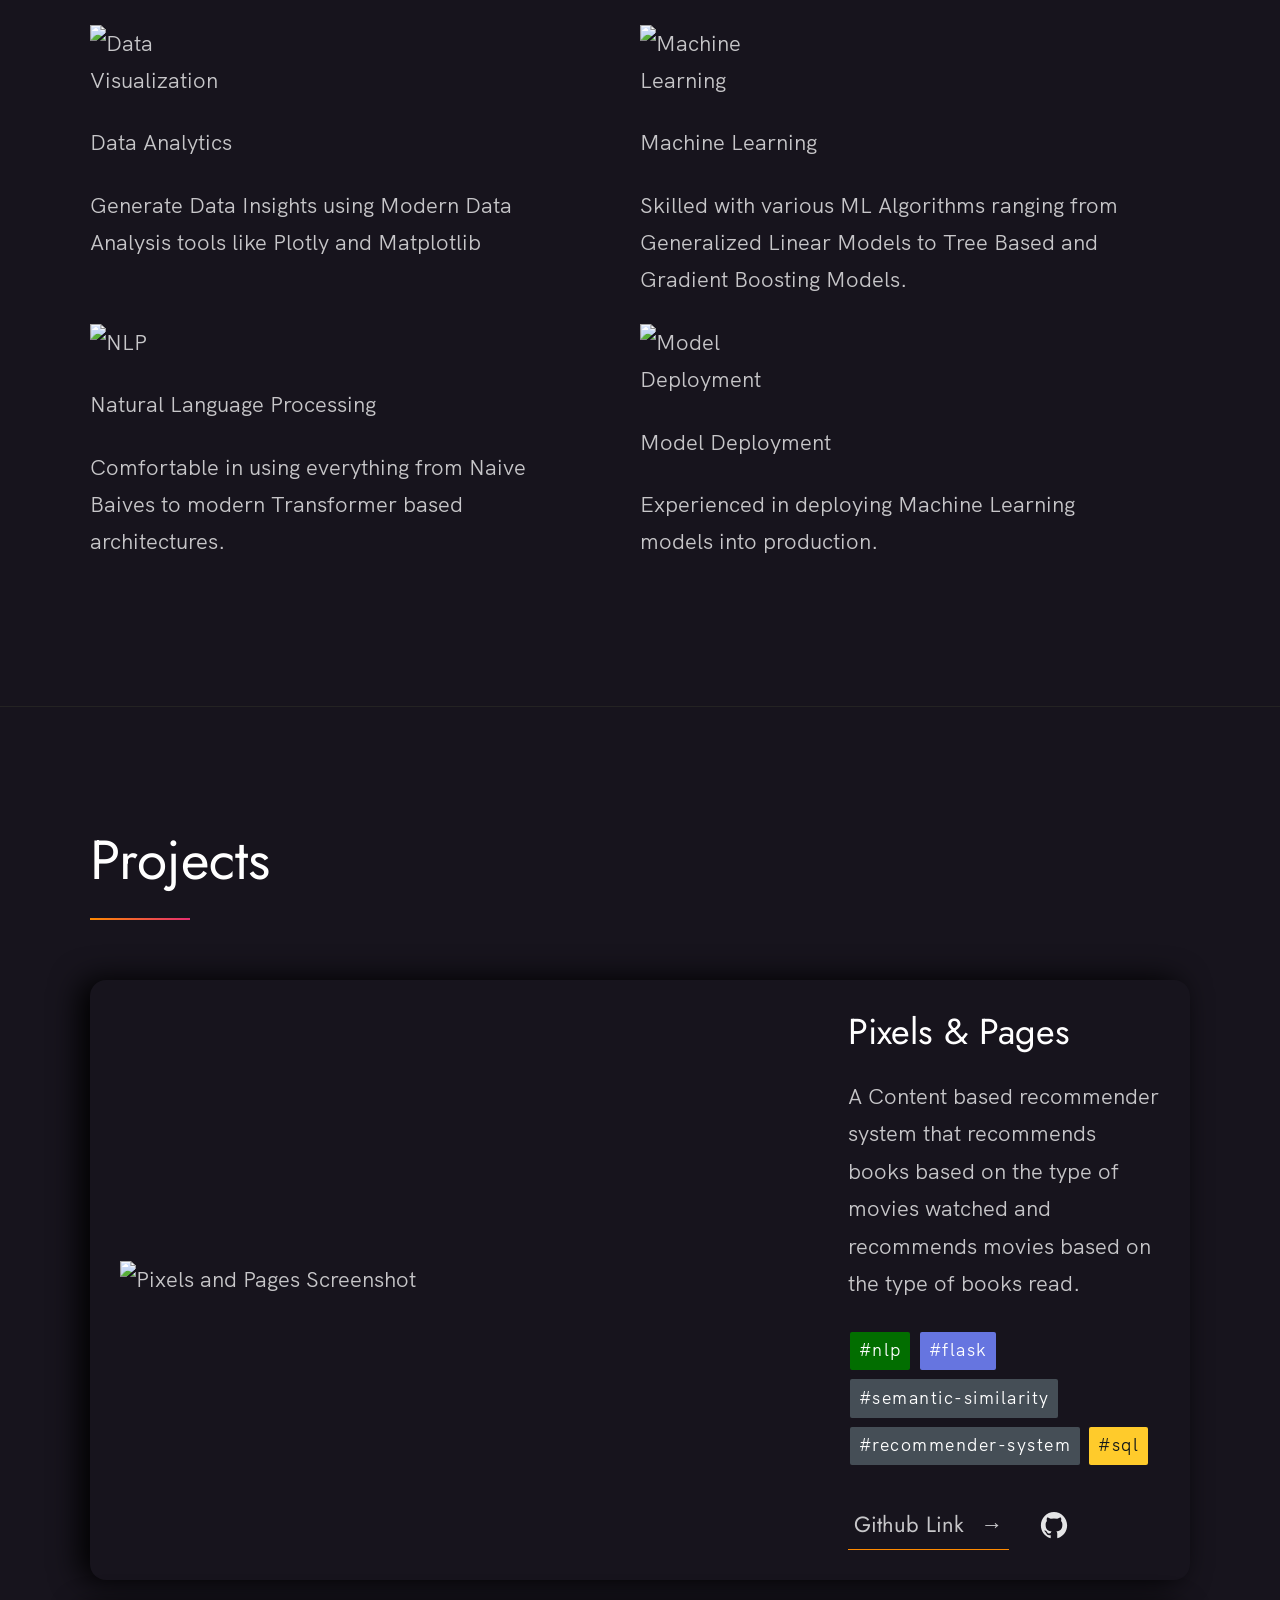
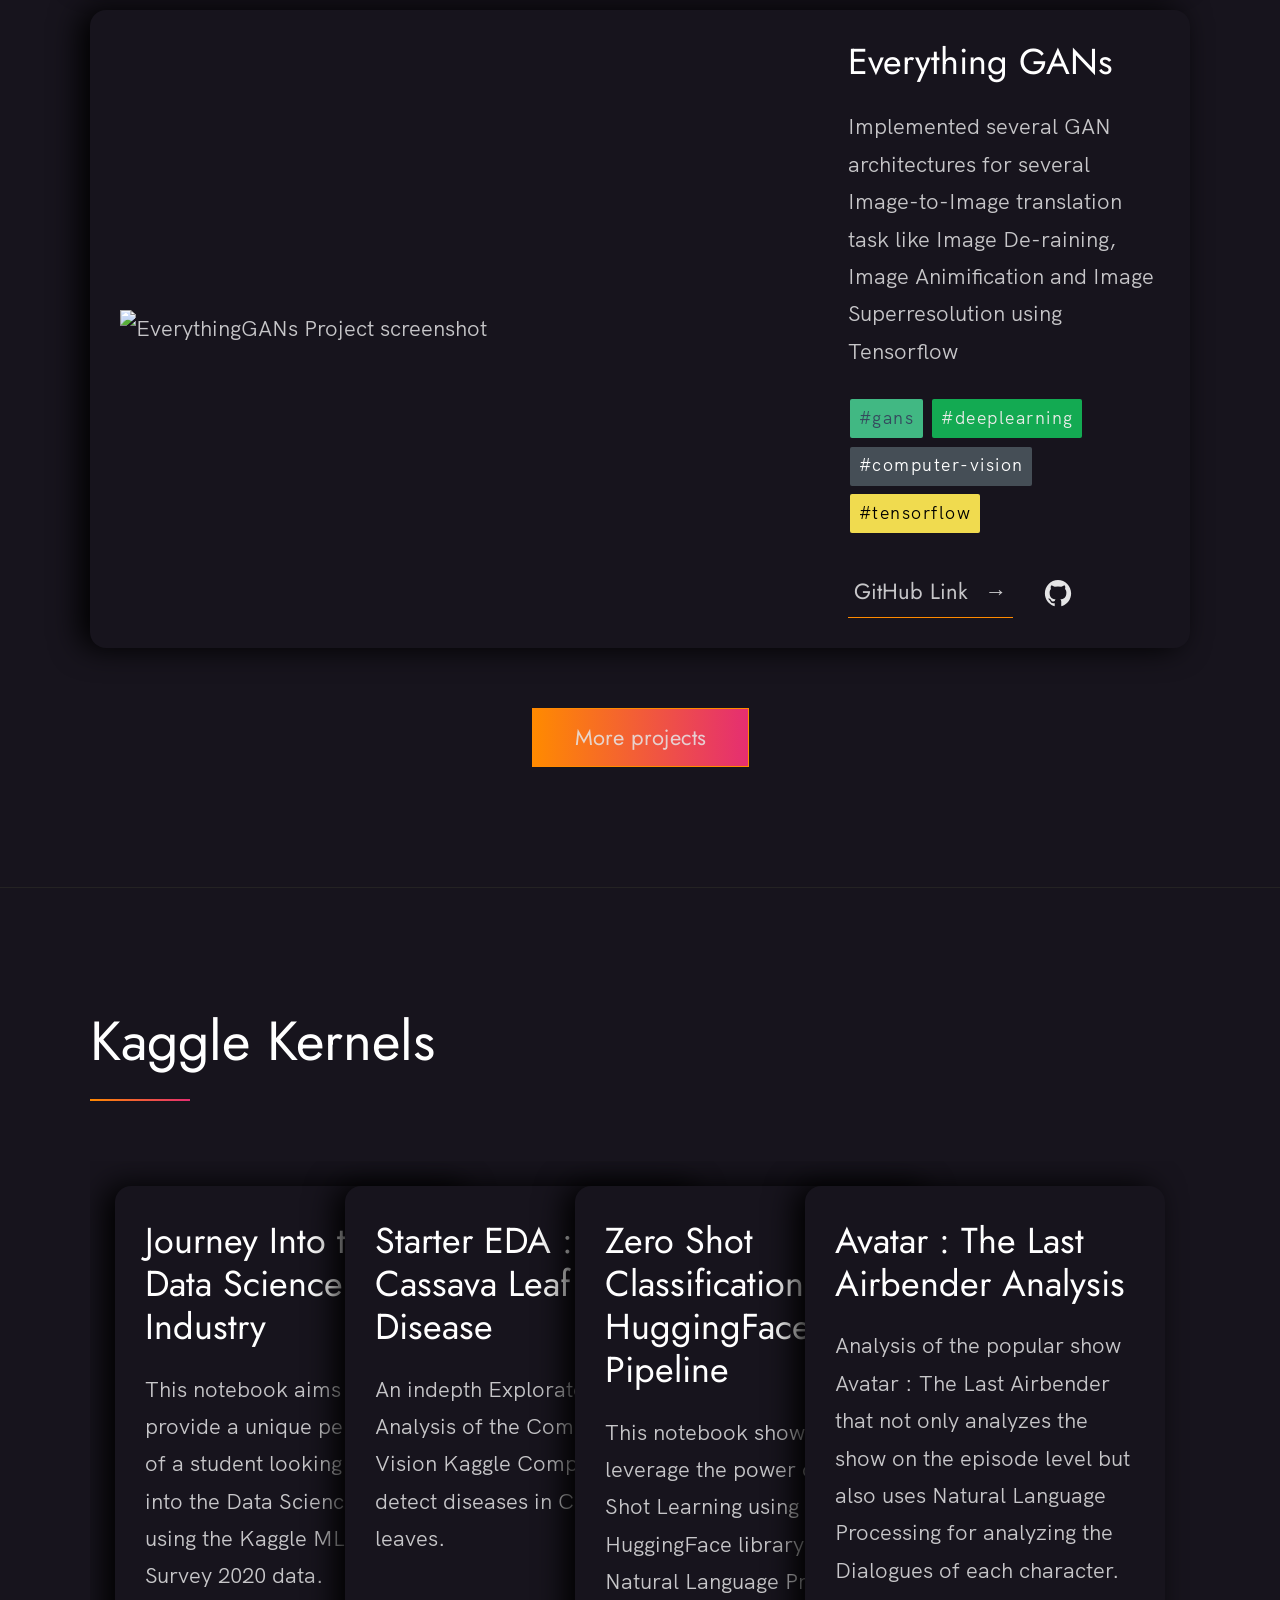
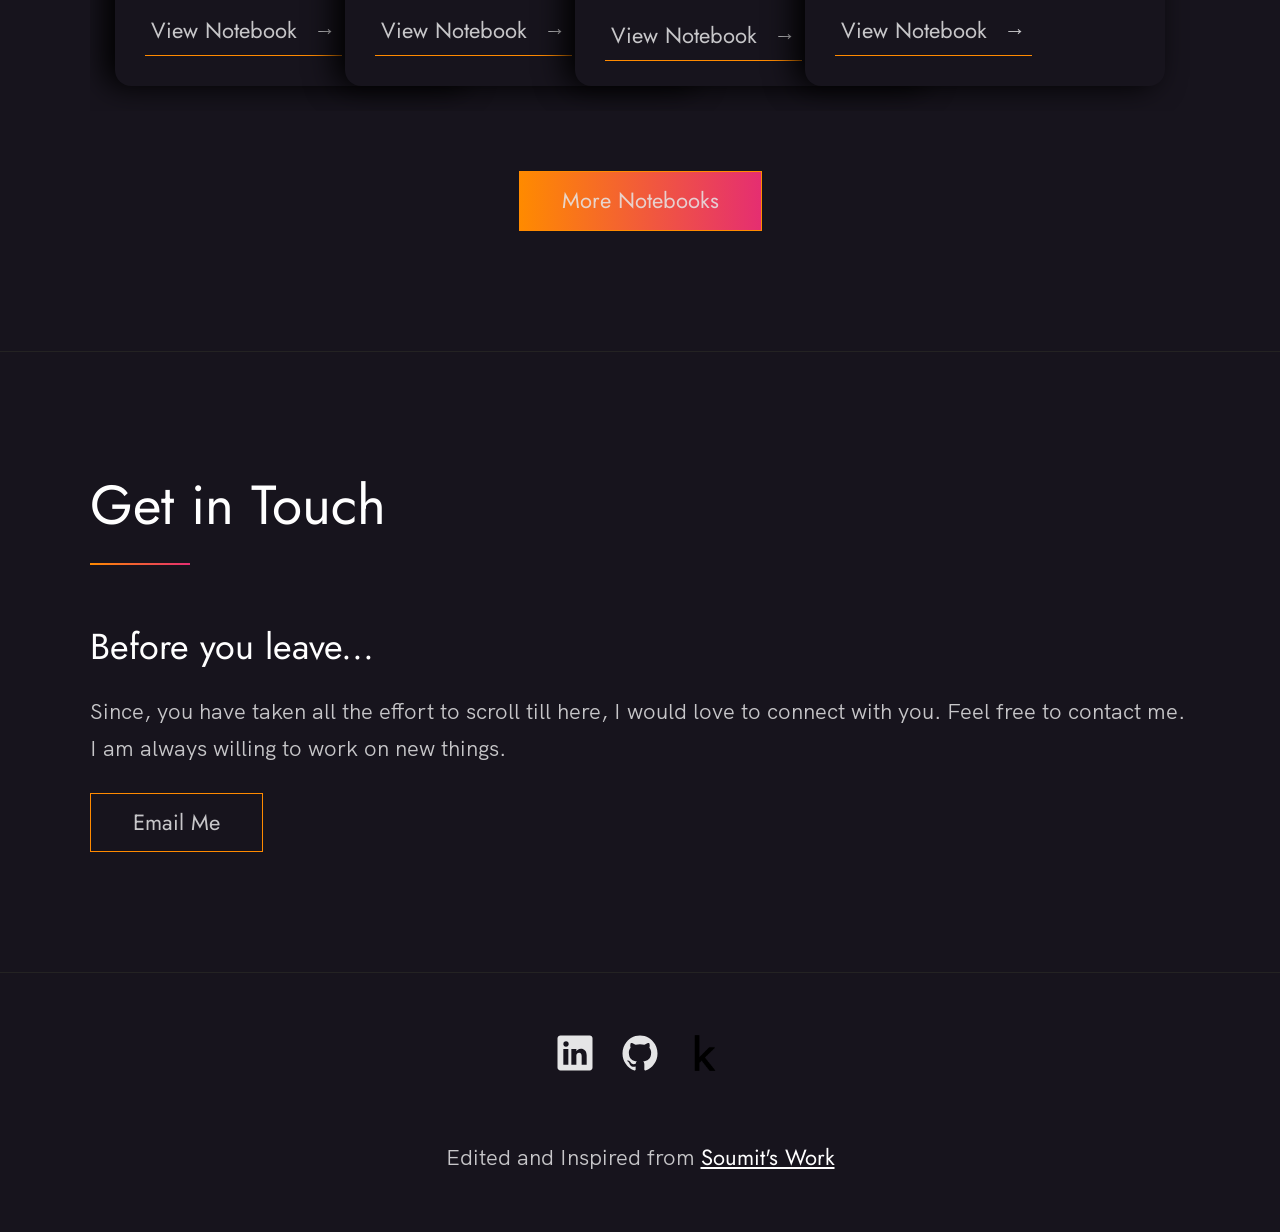
==== commit 3de77fca: "Fixed Spelling Error" ====
--- a/index.html
+++ b/index.html
@@ -79,7 +79,7 @@
                 <li>Content Summarization for Learning Management System</li>
                 <li>Extractive Question Answering for Learning Management System</li>
                 <li>Employee Competency map through comments sentiment analysis</li>
-                <li>Umployee Archetype Creation based on Unsupervised Methods</li>
+                <li>Employee Archetype Creation based on Unsupervised Methods</li>
               </ul>
             </div>
           </div>
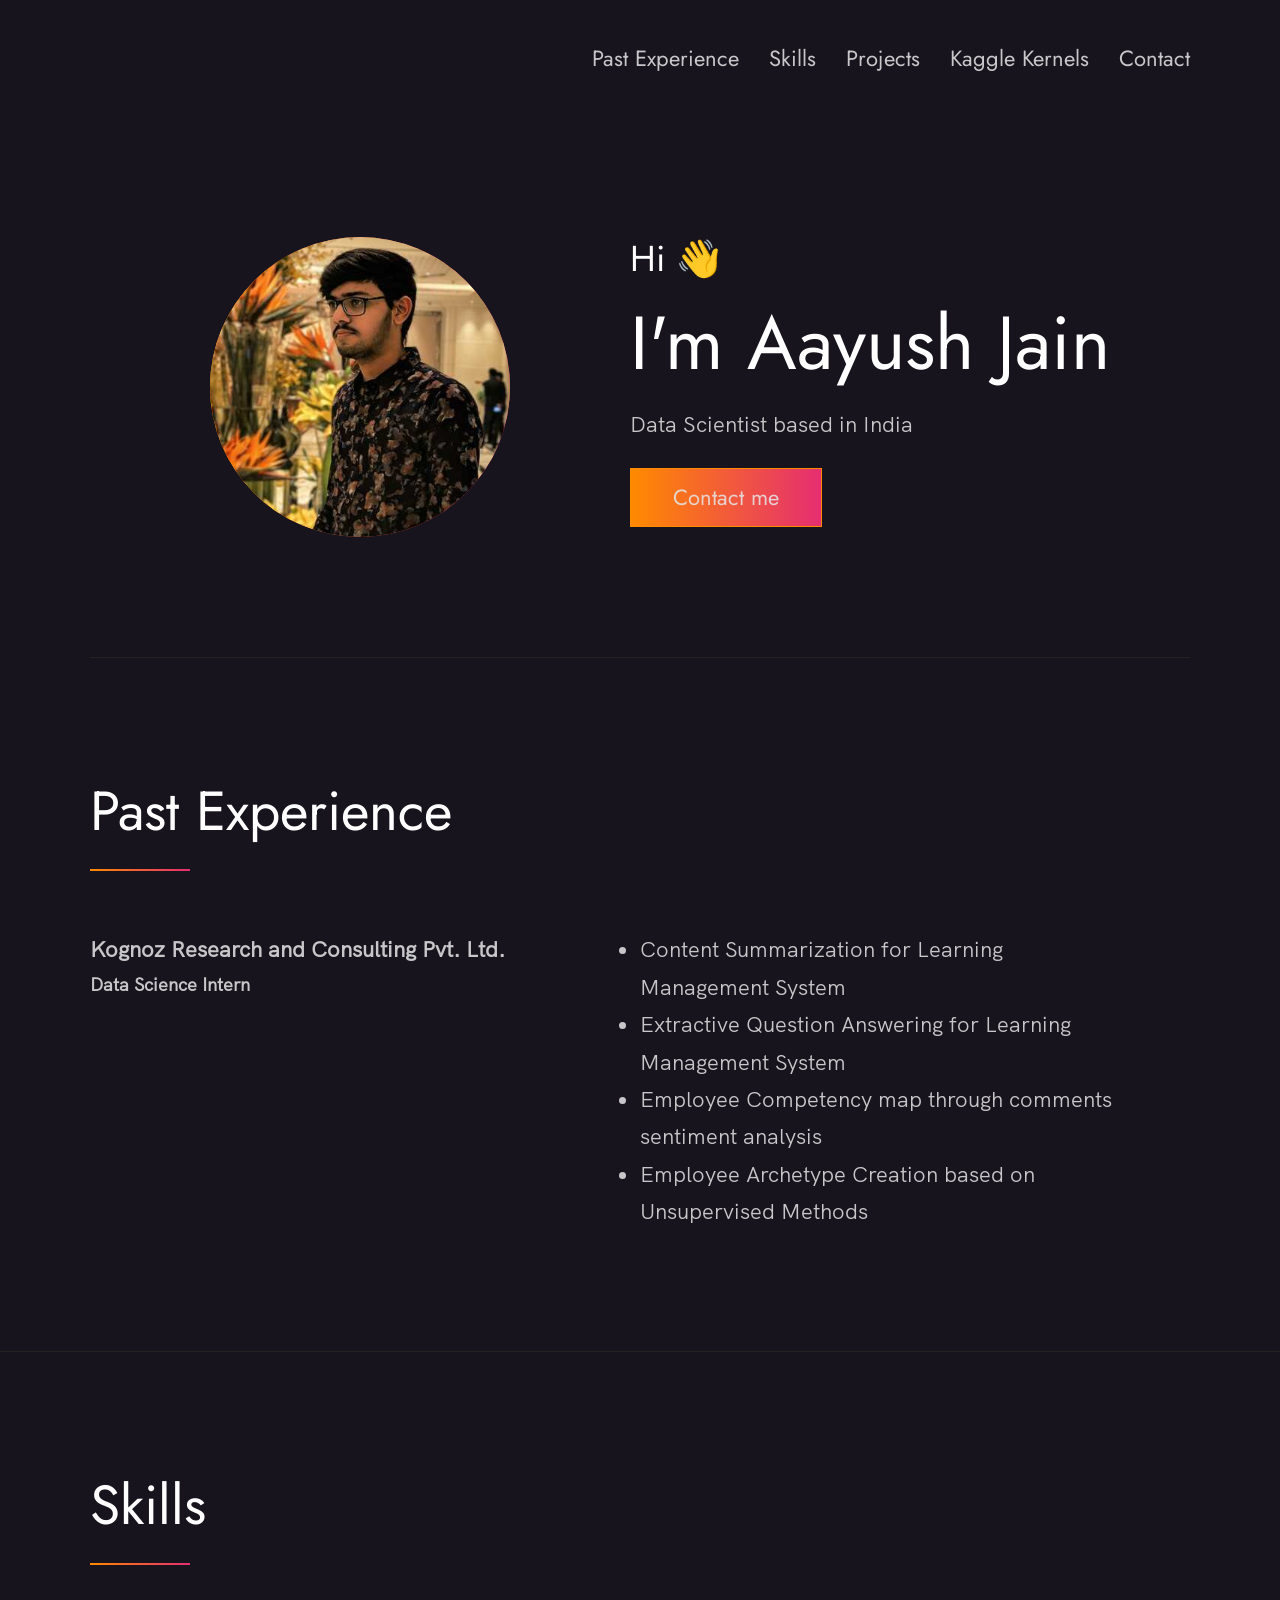
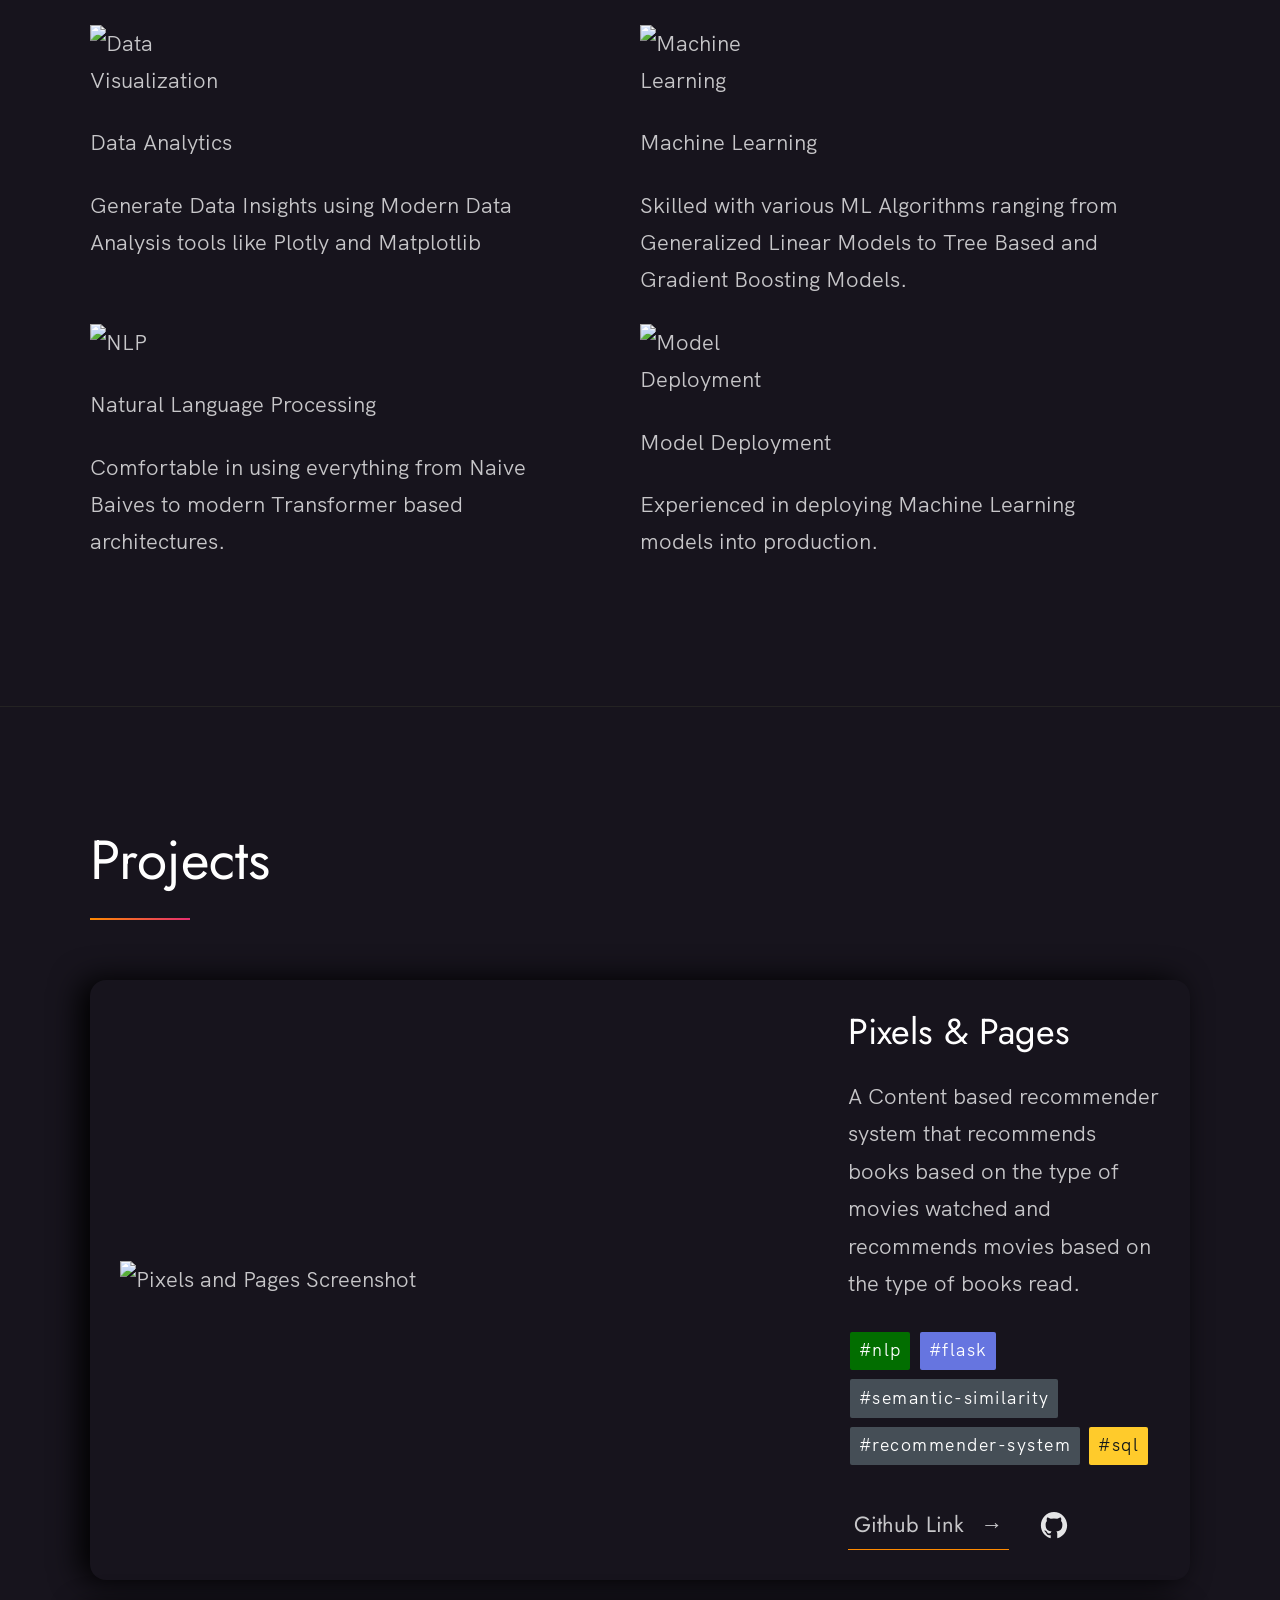
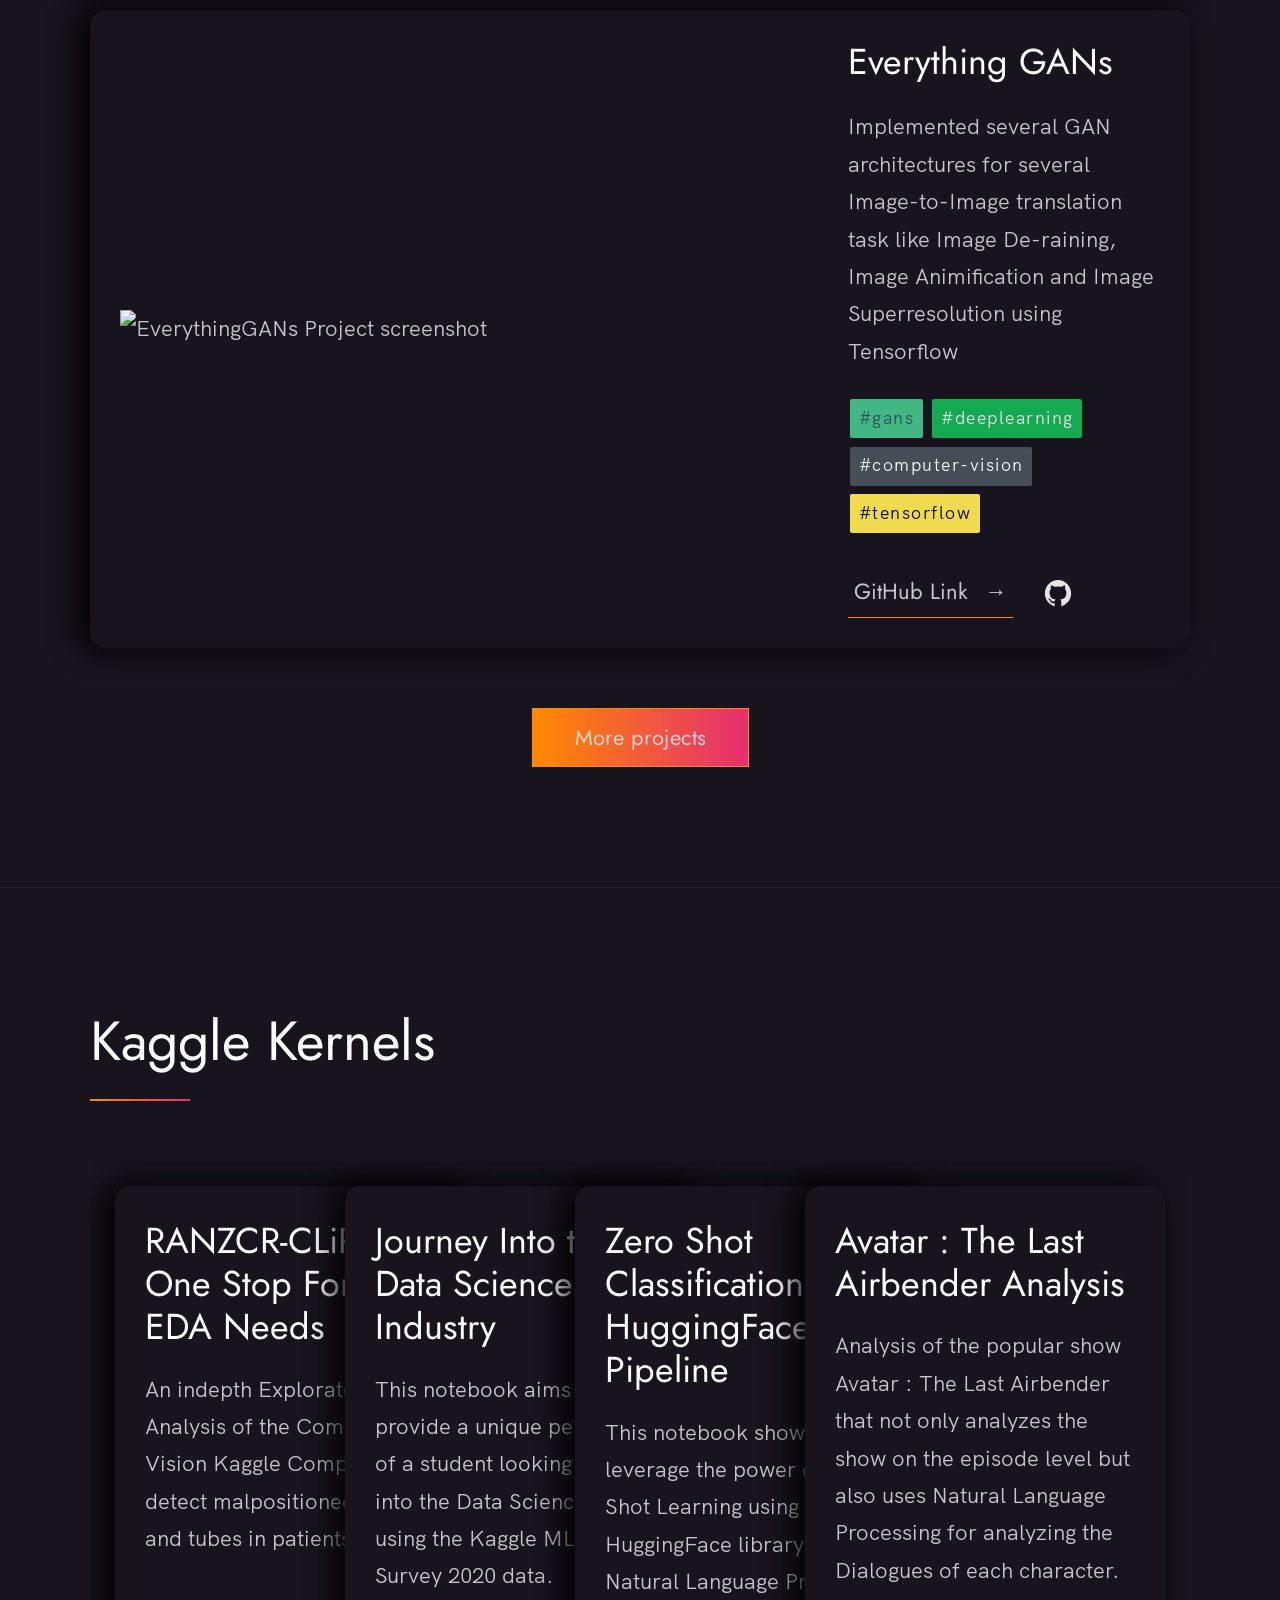
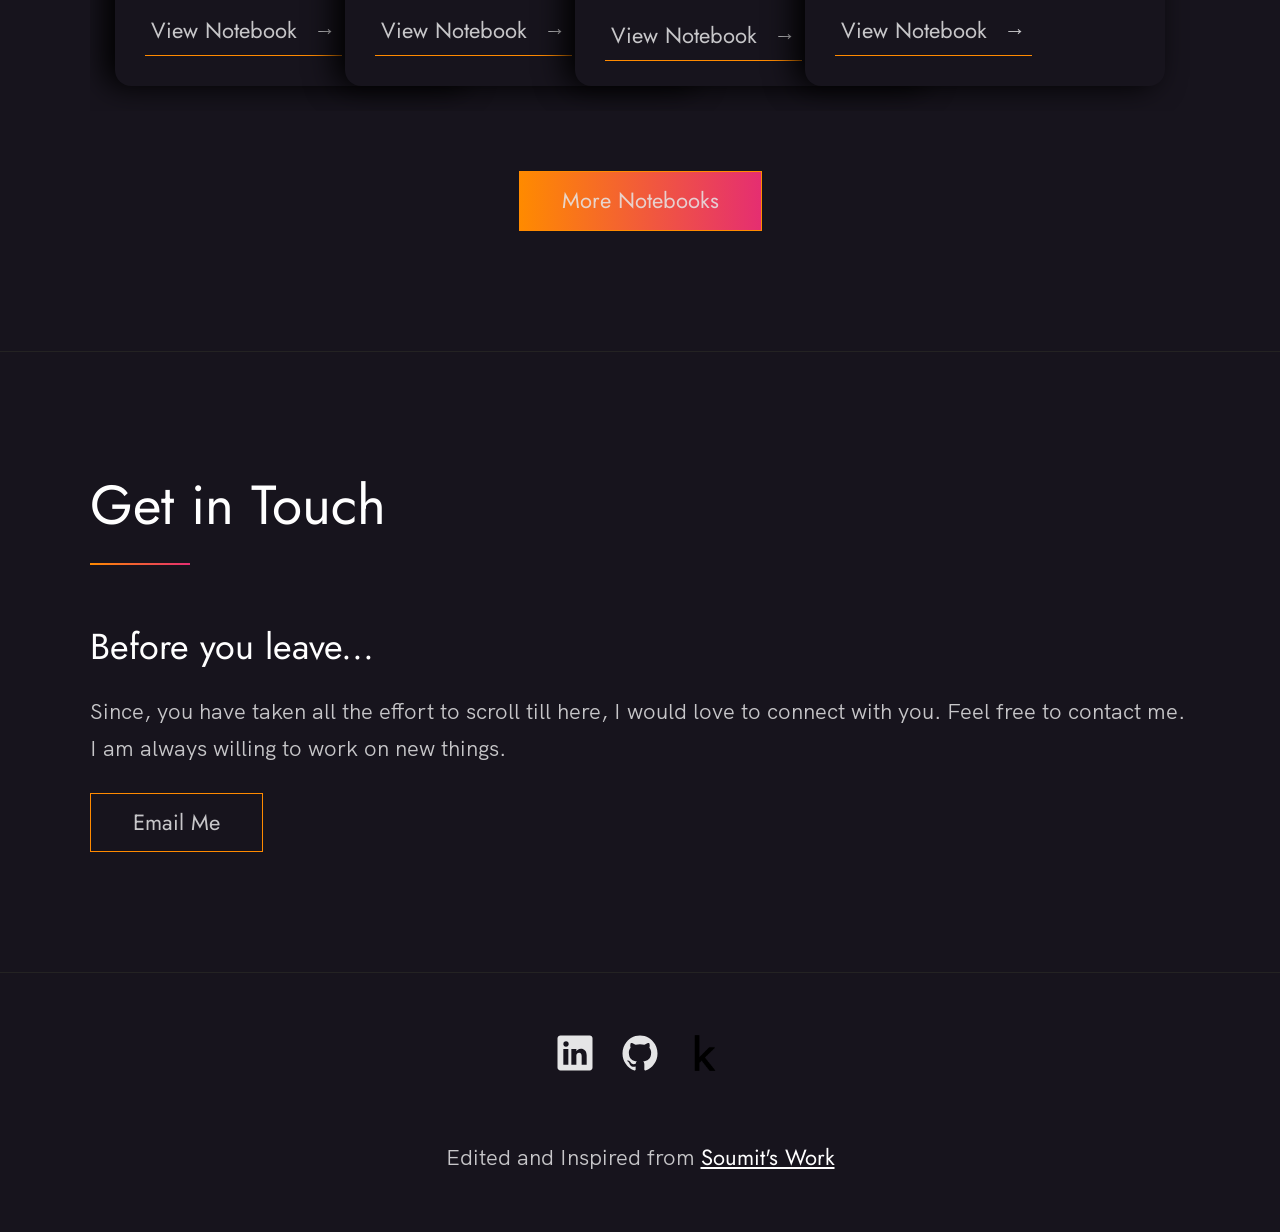
==== commit 7dad8576: "Updated Kaggle Notebooks" ====
--- a/index.html
+++ b/index.html
@@ -13,7 +13,7 @@
       name="keywords"
       content="Aayush Jain, Machine Learning, Data Science, Data Analysis, Kaggle, Python"
     />
-    <link rel="shortcut icon" href="favicon.ico" type="image/x-icon" />
+    <link rel="shortcut icon" href="logo.png" />
     <link
       rel="preload"
       as="font"
@@ -239,6 +239,28 @@
           <div class="blogs-list">
             <article class="card">
               <header class="card-header">
+                <h3>
+                  RANZCR-CLiP : One Stop For All EDA Needs
+                </h3>
+              </header>
+              <div class="card-content">
+                <p>
+                  An indepth Exploratory Data Analysis of the Computer Vision Kaggle Competition to detect malpositioned lines and tubes in patients. 
+                </p>
+              </div>
+              <div class="card-links">
+                <a
+                  href="https://www.kaggle.com/foolofatook/ranzcr-clip-one-stop-for-all-eda-needs"
+                  target="_blank"
+                  rel="noopener noreferrer"
+                  class="link-text"
+                >
+                  View Notebook <span>&rarr;</span>
+                </a>
+              </div>
+            </article>
+            <article class="card">
+              <header class="card-header">
                 <h3>Journey Into the Data Science Industry</h3>
               </header>
               <div class="card-content">
@@ -249,28 +271,6 @@
               <div class="card-links">
                 <a
                   href="https://www.kaggle.com/foolofatook/journey-into-the-data-science-industry"
-                  target="_blank"
-                  rel="noopener noreferrer"
-                  class="link-text"
-                >
-                  View Notebook <span>&rarr;</span>
-                </a>
-              </div>
-            </article>
-            <article class="card">
-              <header class="card-header">
-                <h3>
-                  Starter EDA : Cassava Leaf Disease
-                </h3>
-              </header>
-              <div class="card-content">
-                <p>
-                  An indepth Exploratory Data Analysis of the Computer Vision Kaggle Competition to detect diseases in Cassava leaves. 
-                </p>
-              </div>
-              <div class="card-links">
-                <a
-                  href="https://www.kaggle.com/foolofatook/starter-eda-cassava-leaf-disease"
                   target="_blank"
                   rel="noopener noreferrer"
                   class="link-text"
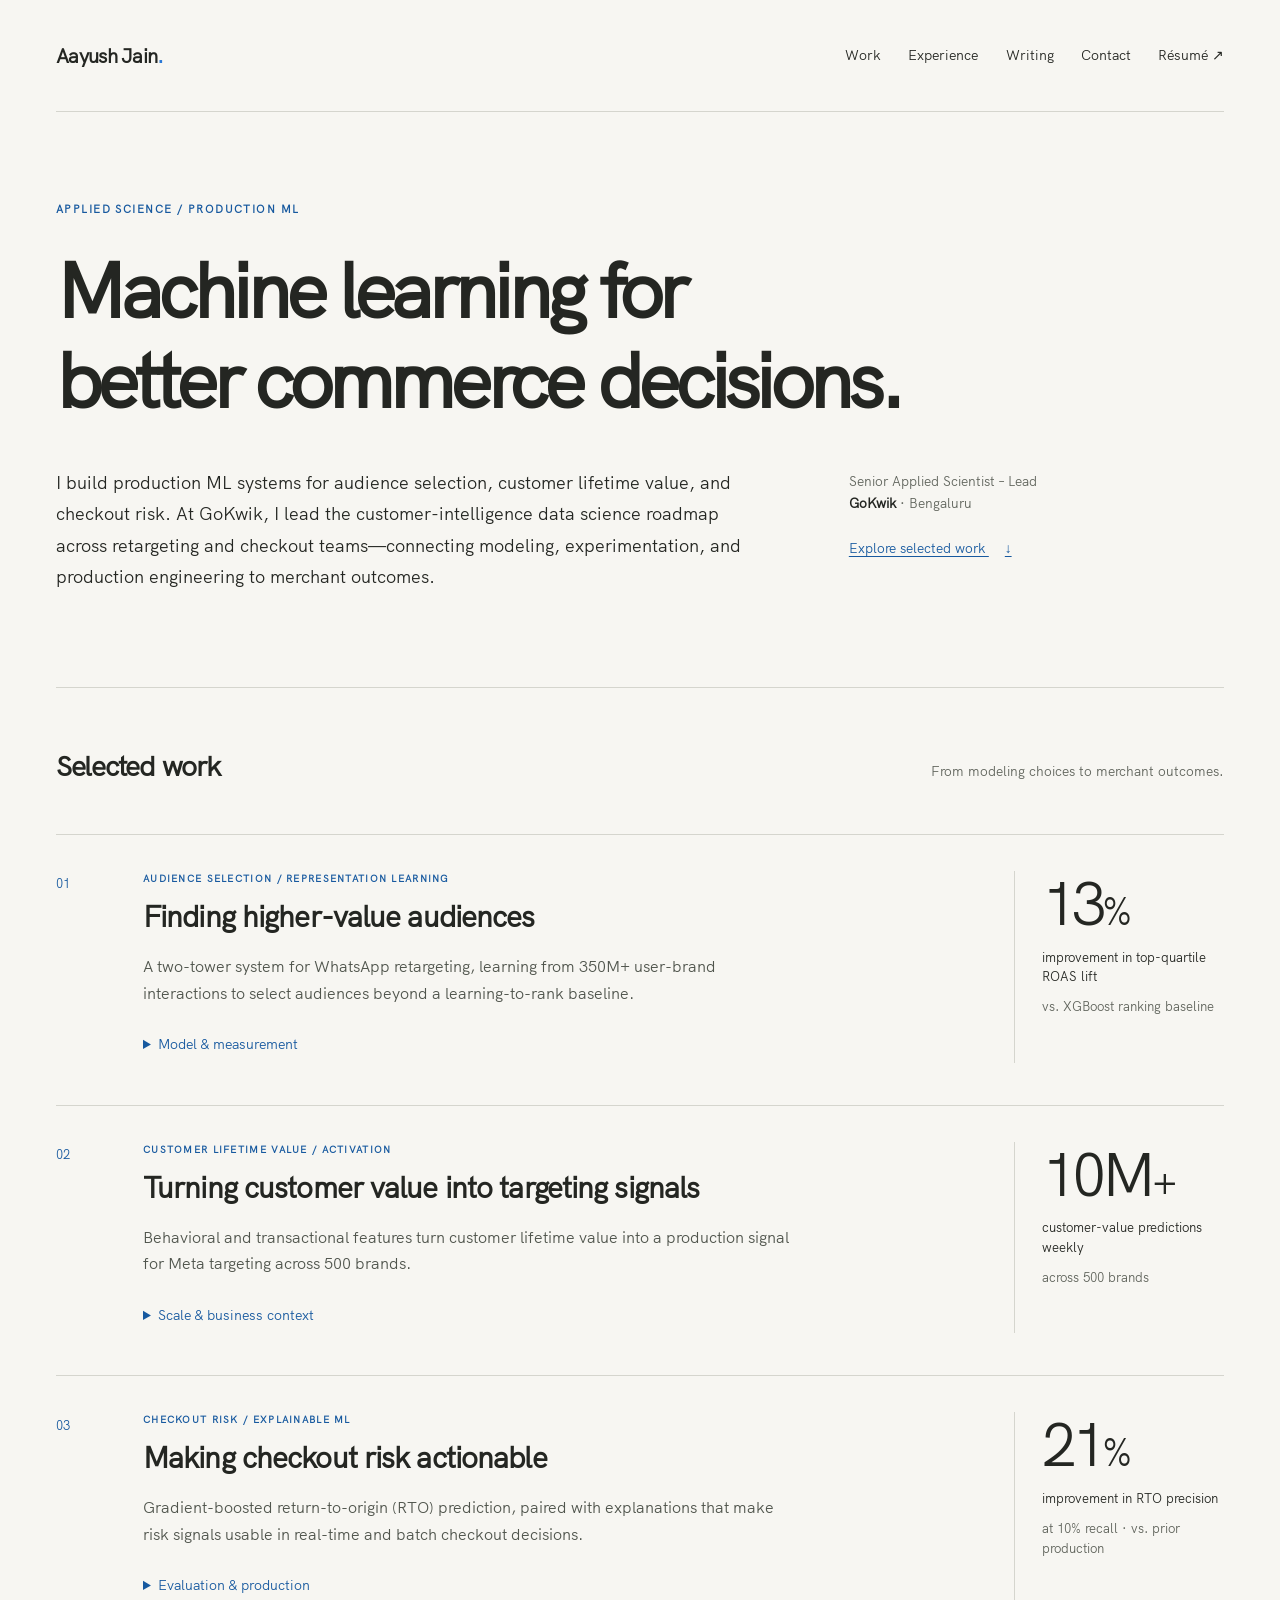
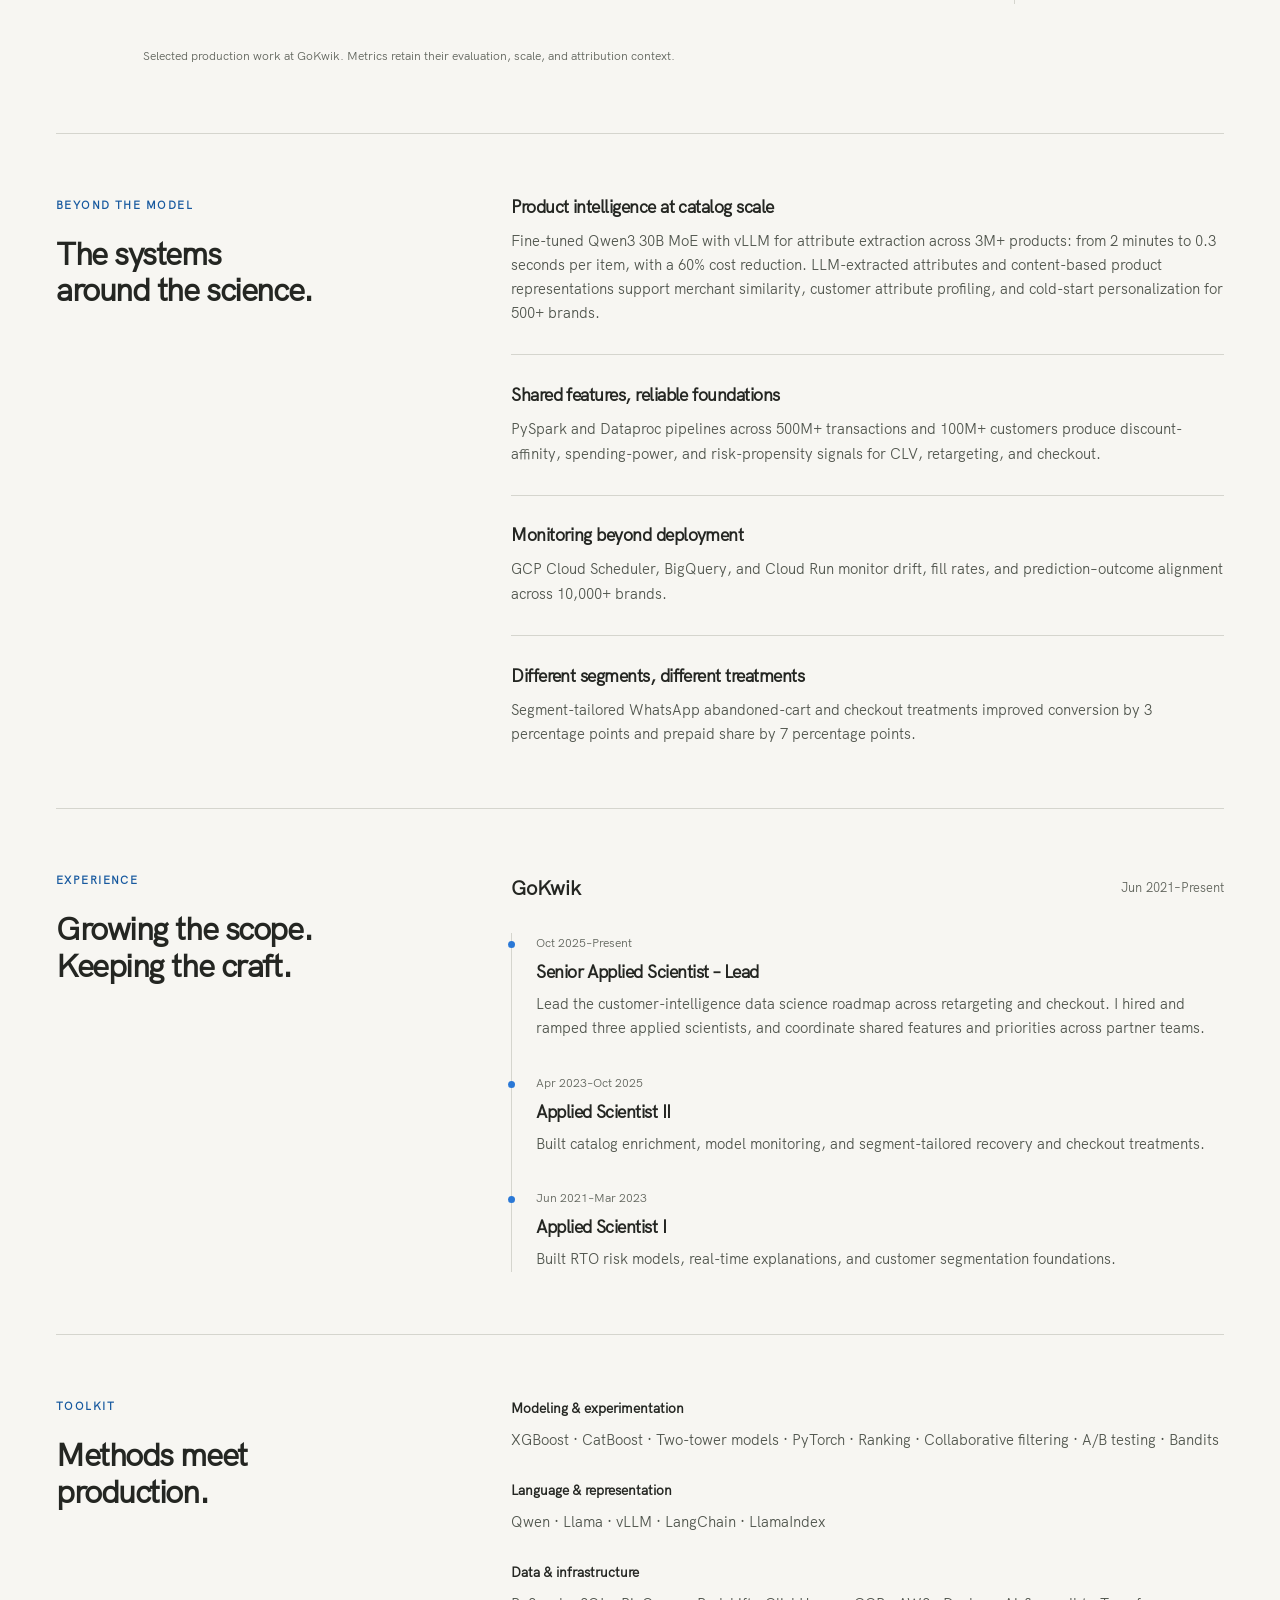
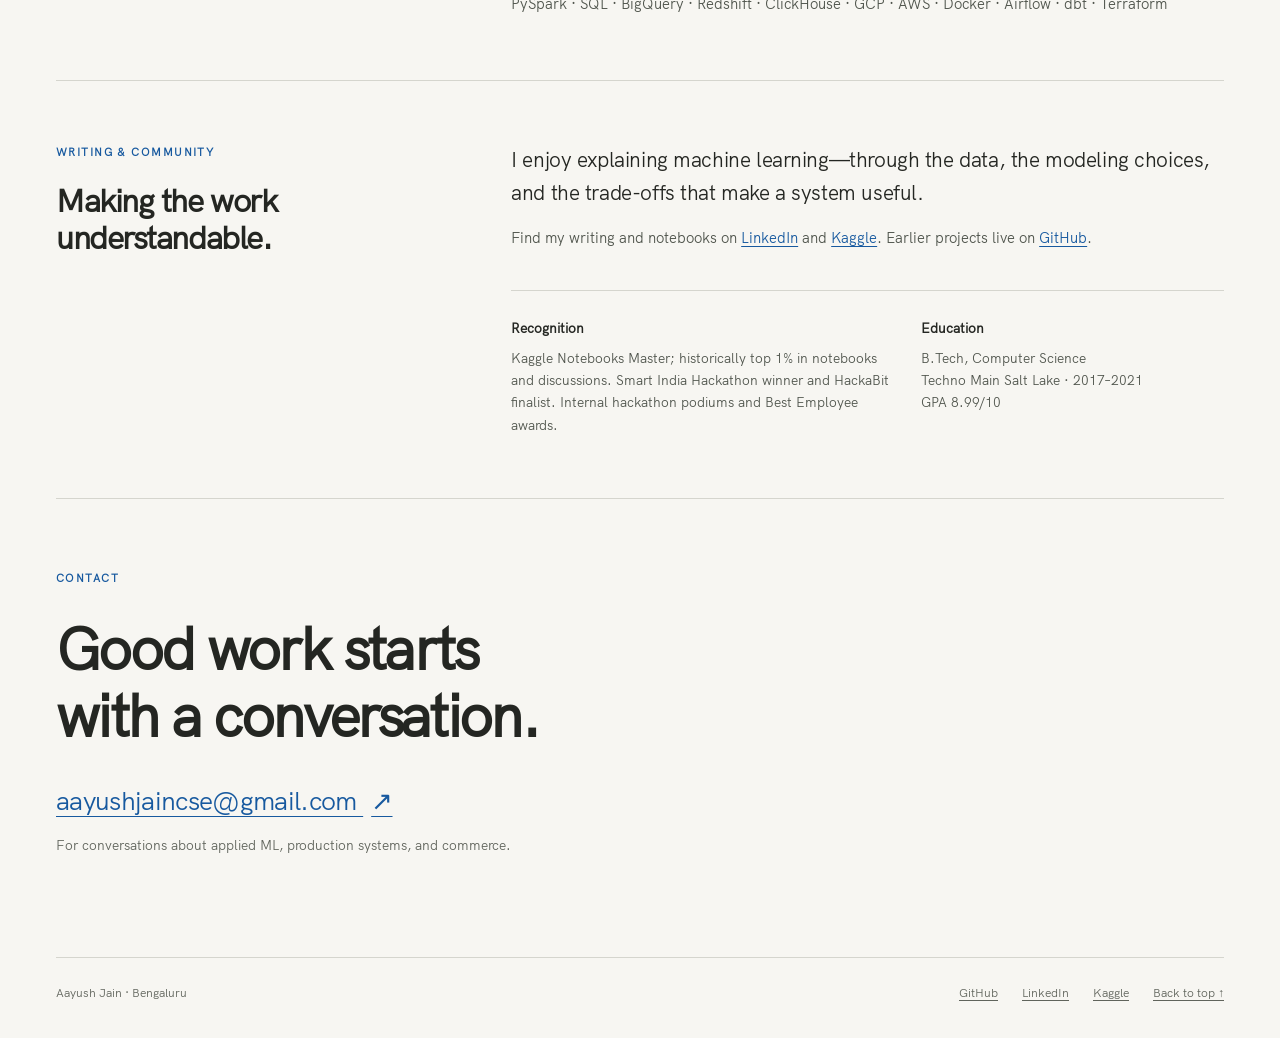
==== commit 373138b5: "feat: redesign portfolio around production ML work" ====
--- a/index.html
+++ b/index.html
@@ -1,400 +1,98 @@
-<!DOCTYPE html>
+<!doctype html>
 <html lang="en">
-  <head>
-    <meta charset="UTF-8" />
-    <meta name="viewport" content="width=device-width, initial-scale=1.0" />
-    <title>Aayush Jain | Data Scientist</title>
-    <meta
-      name="description"
-      content="Aayush Jain is an undergrad student passionate about Data and Data Science. Aayush is someone who is proficient in the entire Data Science pipeline from gathering data to pre-processing and wrangling it and then doing Exploratory Data Analysis in order to derive insights about the data. Aayush is also very comfortable with Machine Learning algorithms and Deep Learning architectures and has also familiarized himself with the deployment of models."
-    />
-    <meta property="og:image" content="./static/images/aayushjain.jpeg" />
-    <meta
-      name="keywords"
-      content="Aayush Jain, Machine Learning, Data Science, Data Analysis, Kaggle, Python"
-    />
-    <link rel="shortcut icon" href="logo.png" />
-    <link
-      rel="preload"
-      as="font"
-      href="./static/fonts/HKGrotesk-Regular.woff"
-      type="font/woff"
-      crossorigin="anonymous"
-    />
-    <link
-      rel="preload"
-      as="font"
-      href="./static/fonts/Jost-Regular.ttf"
-      type="font/woff"
-      crossorigin="anonymous"
-    />
-    <link rel="stylesheet" href="./static/css/style.css" />
-  </head>
-  <body>
-    <header class="header">
-      <div class="container">
-        <nav class="navbar" role="navigation">
-          <ul class="navbar-items">
-            <li class="navbar-item">
-              <a href="#experience" class="navbar-link">Past Experience</a>
-            </li>
-            <li class="navbar-item">
-              <a href="#skills" class="navbar-link">Skills</a>
-            </li>
-            <li class="navbar-item">
-              <a href="#projects" class="navbar-link">Projects</a>
-            </li>
-            <li class="navbar-item">
-              <a href="#kaggle" class="navbar-link">Kaggle Kernels</a>
-            </li>
-            <li class="navbar-item">
-              <a href="#contact" class="navbar-link">Contact</a>
-            </li>
-          </ul>
-        </nav>
-        <div class="home-banner">
-          <div class="banner-image">
-            <img src="./static/images/aayushjain.jpeg" alt="Aayush Jain" />
-          </div>
-          <div class="banner-text">
-            <h3>Hi 👋</h3>
-            <h1 class="heading-primary">I'm Aayush Jain</h1>
-            <p class="subtitle">Data Scientist based in India</p>
-            <a href="#contact" class="button button-orange">Contact me</a>
-          </div>
+<head>
+  <meta charset="utf-8">
+  <meta name="viewport" content="width=device-width, initial-scale=1">
+  <title>Aayush Jain — Applied Scientist</title>
+  <meta name="description" content="Aayush Jain builds production ML for audience selection, customer lifetime value, and checkout risk. Senior Applied Scientist – Lead at GoKwik, Bengaluru.">
+  <link rel="canonical" href="https://jain-aayush.github.io/">
+  <meta property="og:type" content="website">
+  <meta property="og:title" content="Aayush Jain — Applied Scientist">
+  <meta property="og:description" content="Machine learning for better commerce decisions. Selected production work in audience selection, customer value, and checkout risk.">
+  <meta property="og:url" content="https://jain-aayush.github.io/">
+  <meta property="og:image" content="https://jain-aayush.github.io/static/images/social.png">
+  <meta property="og:image:type" content="image/png">
+  <meta property="og:image:width" content="1200">
+  <meta property="og:image:height" content="630">
+  <meta property="og:image:alt" content="Aayush Jain. Machine learning for better commerce decisions.">
+  <meta name="twitter:card" content="summary_large_image">
+  <meta name="twitter:title" content="Aayush Jain — Applied Scientist">
+  <meta name="twitter:description" content="Machine learning for better commerce decisions.">
+  <meta name="twitter:image" content="https://jain-aayush.github.io/static/images/social.png">
+  <link rel="icon" href="static/images/favicon.svg" type="image/svg+xml">
+  <link rel="stylesheet" href="static/css/style.css">
+</head>
+<body id="top">
+  <a class="skip-link" href="#main">Skip to content</a>
+  <header class="site-header wrap">
+    <a class="wordmark" href="#top" aria-label="Aayush Jain, home">Aayush Jain<span aria-hidden="true">.</span></a>
+    <nav aria-label="Main navigation"><a href="#work">Work</a><a href="#experience">Experience</a><a href="#writing">Writing</a><a href="#contact">Contact</a><a href="resume.html">Résumé <span aria-hidden="true">↗</span></a></nav>
+  </header>
+  <main id="main" tabindex="-1" class="wrap">
+    <section class="hero" aria-labelledby="intro-heading">
+      <p class="eyebrow">Applied science / Production ML</p>
+      <h1 id="intro-heading">Machine learning for<br class="desktop-break"> better commerce decisions.</h1>
+      <div class="hero-bottom">
+        <p class="intro">I build production ML systems for audience selection, customer lifetime value, and checkout risk. At GoKwik, I lead the customer-intelligence data science roadmap across retargeting and checkout teams—connecting modeling, experimentation, and production engineering to merchant outcomes.</p>
+        <div class="hero-aside"><p>Senior Applied Scientist – Lead<br><strong>GoKwik</strong> · Bengaluru</p><a class="text-link" href="#work">Explore selected work <span aria-hidden="true">↓</span></a></div>
+      </div>
+    </section>
+    <section id="work" class="section" aria-labelledby="work-heading">
+      <div class="section-heading"><h2 id="work-heading">Selected work</h2><p>From modeling choices to merchant outcomes.</p></div>
+      <article class="work-row">
+        <div class="work-index" aria-hidden="true">01</div>
+        <div class="work-body"><p class="eyebrow">Audience selection / Representation learning</p><h3>Finding higher-value audiences</h3><p>A two-tower system for WhatsApp retargeting, learning from 350M+ user-brand interactions to select audiences beyond a learning-to-rank baseline.</p>
+          <details><summary>Model &amp; measurement</summary><div class="detail-body"><p>Trained with in-batch negatives. Improved top-quartile ROAS lift by 13% over an XGBoost learning-to-rank baseline.</p><p>Selected audiences averaged 2.5× last-click ROAS, 30% above brands’ current targeting. These are separate reported measures, not causal incrementality; last-click attribution does not establish incremental lift.</p></div></details>
         </div>
+        <aside class="work-outcome" aria-label="Audience result"><p class="metric">13<span>%</span></p><p>improvement in top-quartile ROAS lift</p><p class="metric-note">vs. XGBoost ranking baseline</p></aside>
+      </article>
+      <article class="work-row">
+        <div class="work-index" aria-hidden="true">02</div>
+        <div class="work-body"><p class="eyebrow">Customer lifetime value / Activation</p><h3>Turning customer value into targeting signals</h3><p>Behavioral and transactional features turn customer lifetime value into a production signal for Meta targeting across 500 brands.</p>
+          <details><summary>Scale &amp; business context</summary><div class="detail-body"><p>The system delivers 10M+ weekly predictions and supports ₹500 crore+ monthly GMV, enabling a 5% portfolio ROAS uplift on Meta.</p><p>GMV supported—not generated by the model. The volume describes the merchant business served by the system.</p></div></details>
+        </div>
+        <aside class="work-outcome" aria-label="Customer value scale"><p class="metric">10M<span>+</span></p><p>customer-value predictions weekly</p><p class="metric-note">across 500 brands</p></aside>
+      </article>
+      <article class="work-row">
+        <div class="work-index" aria-hidden="true">03</div>
+        <div class="work-body"><p class="eyebrow">Checkout risk / Explainable ML</p><h3>Making checkout risk actionable</h3><p>Gradient-boosted return-to-origin (RTO) prediction, paired with explanations that make risk signals usable in real-time and batch checkout decisions.</p>
+          <details><summary>Evaluation &amp; production</summary><div class="detail-body"><p>Improved RTO precision by 21% at 10% recall versus the previous production model. The core risk system serves 10,000+ brands.</p><p>SHAP-based XGBoost explanations handle 500K+ daily requests, with &lt;20ms p95 latency on the real-time path.</p></div></details>
+        </div>
+        <aside class="work-outcome" aria-label="Risk result"><p class="metric">21<span>%</span></p><p>improvement in RTO precision</p><p class="metric-note">at 10% recall · vs. prior production</p></aside>
+      </article>
+      <p class="work-caption">Selected production work at GoKwik. Metrics retain their evaluation, scale, and attribution context.</p>
+    </section>
+    <section class="section split-section" aria-labelledby="systems-heading">
+      <div class="section-label"><p class="eyebrow">Beyond the model</p><h2 id="systems-heading">The systems<br> around the science.</h2></div>
+      <div class="support-list">
+        <article><h3>Product intelligence at catalog scale</h3><p>Fine-tuned Qwen3 30B MoE with vLLM for attribute extraction across 3M+ products: from 2 minutes to 0.3 seconds per item, with a 60% cost reduction. LLM-extracted attributes and content-based product representations support merchant similarity, customer attribute profiling, and cold-start personalization for 500+ brands.</p></article>
+        <article><h3>Shared features, reliable foundations</h3><p>PySpark and Dataproc pipelines across 500M+ transactions and 100M+ customers produce discount-affinity, spending-power, and risk-propensity signals for CLV, retargeting, and checkout.</p></article>
+        <article><h3>Monitoring beyond deployment</h3><p>GCP Cloud Scheduler, BigQuery, and Cloud Run monitor drift, fill rates, and prediction–outcome alignment across 10,000+ brands.</p></article>
+        <article><h3>Different segments, different treatments</h3><p>Segment-tailored WhatsApp abandoned-cart and checkout treatments improved conversion by 3 percentage points and prepaid share by 7 percentage points.</p></article>
       </div>
-    </header>
-    <main>
-      <section id="experience">
-        <div class="container">
-          <h2>Past Experience</h2>
-          <div class="row">
-            <div class="column">
-              <h4>Kognoz Research and Consulting Pvt. Ltd.<h4>
-              <h5>Data Science Intern<h5>
-            </div>
-            <div class="column">
-              <ul>
-                <li>Content Summarization for Learning Management System</li>
-                <li>Extractive Question Answering for Learning Management System</li>
-                <li>Employee Competency map through comments sentiment analysis</li>
-                <li>Employee Archetype Creation based on Unsupervised Methods</li>
-              </ul>
-            </div>
-          </div>
-        </div>
-      </section>
-      <section id="skills">
-        <div class="container">
-          <h2>Skills</h2>
-          <div class="row">
-            <div class="column">
-              <img
-                src="https://s.svgbox.net/materialui.svg?ic=analytics&fill=ffffff" 
-                alt="Data Visualization"
-                class="skills-icon"
-              />
-              <p>Data Analytics</p>
-              <p>Generate Data Insights using Modern Data Analysis tools like Plotly and Matplotlib</p>
-            </div>
-            <div class="column">
-              <img
-                src="https://s.svgbox.net/materialui.svg?ic=model_training&fill=ffffff" 
-                alt="Machine Learning"
-                class="skills-icon"
-              />
-              <p>Machine Learning</p>
-              <p>Skilled with various ML Algorithms ranging from Generalized Linear Models to Tree Based and Gradient Boosting Models.</p>
-            </div>
-          </div>
-          <div class="row">
-            <div class="column">
-              <img
-                src="https://s.svgbox.net/materialui.svg?ic=chat&fill=ffffff" 
-                alt="NLP"
-                class="skills-icon"
-              />
-              <p>Natural Language Processing</p>
-              <p>Comfortable in using everything from Naive Baives to modern Transformer based architectures.</p>
-            </div>
-            <div class="column">
-              <img
-                src="https://s.svgbox.net/materialui.svg?ic=cloud_upload&fill=ffffff" 
-                alt="Model Deployment"
-                class="skills-icon"
-              />
-              <p>Model Deployment</p>
-              <p>Experienced in deploying Machine Learning models into production.</p>
-            </div>
-          </div>
-          </div>
-      </section>
-      <section id="projects">
-        <div class="container">
-          <h2>Projects</h2>
-          <article class="project-card">
-            <figure class="project-image">
-              <img
-                src="https://raw.githubusercontent.com/jain-aayush/PixelsAndPages/master/recommenderwebsite/static/Logo.jpeg"
-                alt="Pixels and Pages Screenshot"
-              />
-            </figure>
-            <div class="project-text">
-              <h3>Pixels & Pages</h3>
-              <p>A Content based recommender system that recommends books based on the type of movies watched and recommends movies based on the type of books read.</p>
-              <!-- <ul>
-                <li>JavaScript</li>
-              </ul> -->
-              <div class="tags">
-                <span class="tag tag-small tag-nlp">#nlp</span>
-                <span class="tag tag-small tag-flask">#flask</span>
-                <span class="tag tag-small">#semantic-similarity</span>
-                <span class="tag tag-small">#recommender-system</span>
-                <span class="tag tag-small tag-sql">#sql</span>
-              </div>
-              <div class="project-links">
-                <a
-                  href="https://github.com/jain-aayush/PixelsAndPages"
-                  target="_blank"
-                  rel="noopener noreferrer"
-                  class="link-text"
-                >
-                  Github Link <span>&rarr;</span>
-                </a>
-                <a
-                  href="https://github.com/jain-aayush/PixelsAndPages"
-                  title="View Source Code"
-                  target="_blank"
-                  rel="noopener noreferrer"
-                >
-                  <img
-                    src="./static/images/github.svg"
-                    class="project-source"
-                    alt="GitHub"
-                  />
-                </a>
-              </div>
-            </div>
-          </article>
-          <article class="project-card">
-            <figure class="project-image">
-              <img
-                src="https://raw.githubusercontent.com/jain-aayush/EverythingGANs/master/static/Logo.jpeg"
-                alt="EverythingGANs Project screenshot"
-                width=800px
-                height=400px
-              />
-            </figure>
-            <div class="project-text">
-              <h3>Everything GANs</h3>
-              <p>
-                Implemented several GAN architectures for several Image-to-Image translation task like Image De-raining, Image Animification and Image Superresolution using Tensorflow
-              </p>
-              <div class="tags">
-                <span class="tag tag-small tag-gans">#gans</span>
-                <span class="tag tag-small tag-deeplearning">#deeplearning</span>
-                <span class="tag tag-small tag-firebase">#computer-vision</span>
-                <span class="tag tag-small tag-tensorflow">#tensorflow</span>
-              </div>
-              <div class="project-links">
-                <a
-                  href="https://github.com/jain-aayush/EverythingGANs"
-                  target="_blank"
-                  rel="noopener noreferrer"
-                  class="link-text"
-                >
-                  GitHub Link <span>&rarr;</span>
-                </a>
-                <a
-                  href="https://github.com/jain-aayush/EverythingGANs"
-                  title="View Source Code"
-                  target="_blank"
-                  rel="noopener noreferrer"
-                >
-                  <img
-                    src="./static/images/github.svg"
-                    class="project-source"
-                    alt="GitHub"
-                  />
-                </a>
-              </div>
-            </div>
-          </article>
-          
-          <div class="show-more-button">
-            <a
-              href="https://github.com/jain-aayush"
-              class="button button-orange"
-              target="_blank"
-              rel="noopener noreferrer"
-              >More projects</a
-            >
-          </div>
-        </div>
-      </section>
-      <section id="kaggle">
-        <div class="container">
-          <h2>Kaggle Kernels</h2>
-          <div class="blogs-list">
-            <article class="card">
-              <header class="card-header">
-                <h3>
-                  RANZCR-CLiP : One Stop For All EDA Needs
-                </h3>
-              </header>
-              <div class="card-content">
-                <p>
-                  An indepth Exploratory Data Analysis of the Computer Vision Kaggle Competition to detect malpositioned lines and tubes in patients. 
-                </p>
-              </div>
-              <div class="card-links">
-                <a
-                  href="https://www.kaggle.com/foolofatook/ranzcr-clip-one-stop-for-all-eda-needs"
-                  target="_blank"
-                  rel="noopener noreferrer"
-                  class="link-text"
-                >
-                  View Notebook <span>&rarr;</span>
-                </a>
-              </div>
-            </article>
-            <article class="card">
-              <header class="card-header">
-                <h3>Journey Into the Data Science Industry</h3>
-              </header>
-              <div class="card-content">
-                <p>
-                  This notebook aims to provide a unique perspective of a student looking to break into the Data Science industry using the Kaggle ML  & DS Survey 2020 data. 
-                </p>
-              </div>
-              <div class="card-links">
-                <a
-                  href="https://www.kaggle.com/foolofatook/journey-into-the-data-science-industry"
-                  target="_blank"
-                  rel="noopener noreferrer"
-                  class="link-text"
-                >
-                  View Notebook <span>&rarr;</span>
-                </a>
-              </div>
-            </article>
-            <article class="card">
-              <header class="card-header">
-                <h3>Zero Shot Classification with HuggingFace Pipeline</h3>
-              </header>
-              <div class="card-content">
-                <p>
-                  This notebook shows how to leverage the power of Zero Shot Learning using HuggingFace library for Natural Language Processing
-                </p>
-              </div>
-              <div class="card-links">
-                <a
-                  href="https://www.kaggle.com/foolofatook/zero-shot-classification-with-huggingface-pipeline"
-                  target="_blank"
-                  rel="noopener noreferrer"
-                  class="link-text"
-                >
-                View Notebook <span>&rarr;</span>
-                </a>
-              </div>
-            </article>
-            <article class="card">
-              <header class="card-header">
-                <h3>Avatar : The Last Airbender Analysis</h3>
-              </header>
-              <div class="card-content">
-                <p>
-                  Analysis of the popular show Avatar : The Last Airbender that not only analyzes the show on the episode level but 
-                  also uses Natural Language Processing for analyzing the Dialogues of each character. 
-                </p>
-              </div>
-              <div class="card-links">
-                <a
-                  href="https://www.kaggle.com/foolofatook/plotly-avatar-the-last-airbender-analysis"
-                  target="_blank"
-                  rel="noopener noreferrer"
-                  class="link-text"
-                >
-                  View Notebook <span>&rarr;</span>
-                </a>
-              </div>
-            </article>
-          </div>
-          <div class="show-more-button">
-            <a
-              href="https://www.kaggle.com/foolofatook/notebooks"
-              class="button button-orange"
-              target="_blank"
-              rel="noopener noreferrer"
-              >More Notebooks</a
-            >
-          </div>
-        </div>
-      </section>
-    </main>
-
-      <section id="contact">
-        <div class="container">
-          <h2>Get in Touch</h2>
-          <h3>Before you leave...</h3>
-          <p>
-            Since, you have taken all the effort to scroll till here, I would love to connect with you. Feel free to contact me. I am always willing to work on new things.
-          </p>
-          <a href="mailto:aayushjaincse@gmail.com" class="button"
-            >Email Me</a
-          >
-        </div>
-      </section>
-    </main>
-    <footer class="footer">
-      <div class="container">
-        <ul class="footer-social-links">
-          <li class="footer-social-link-item">
-            <a
-              href="https://www.linkedin.com/in/aayush-jain-91b34b166/"
-              title="Link to LinkedIn Profile"
-            >
-              <img
-                src="./static/images/linkedin.svg"
-                class="footer-social-image"
-                alt="LinkedIn"
-              />
-            </a>
-          </li>
-          <li class="footer-social-link-item">
-            <a
-              href="https://github.com/jain-aayush"
-              title="Link to Github Profile"
-            >
-              <img
-                src="./static/images/github.svg"
-                class="footer-social-image"
-                alt="GitHub"
-              />
-            </a>
-          </li>
-          <li class="footer-social-link-item">
-            <a
-              href="https://www.kaggle.com/foolofatook"
-              title="Link to Kaggle Profile"
-            >
-              <img
-                src="./static/images/kaggle-icon.png"
-                class="footer-social-image"
-                alt="Kaggle"
-              />
-            </a>
-          </li>
-        </ul>
-        <p>
-          Edited and Inspired from <a href = "https://github.com/soumitdas/soumitdas.com">Soumit's Work</a>
-        </p>
+    </section>
+    <section id="experience" class="section split-section" aria-labelledby="experience-heading">
+      <div class="section-label"><p class="eyebrow">Experience</p><h2 id="experience-heading">Growing the scope.<br> Keeping the craft.</h2></div>
+      <div><p class="company-line">GoKwik <span>Jun 2021–Present</span></p>
+        <ol class="timeline">
+          <li><p class="date">Oct 2025–Present</p><h3>Senior Applied Scientist – Lead</h3><p>Lead the customer-intelligence data science roadmap across retargeting and checkout. I hired and ramped three applied scientists, and coordinate shared features and priorities across partner teams.</p></li>
+          <li><p class="date">Apr 2023–Oct 2025</p><h3>Applied Scientist II</h3><p>Built catalog enrichment, model monitoring, and segment-tailored recovery and checkout treatments.</p></li>
+          <li><p class="date">Jun 2021–Mar 2023</p><h3>Applied Scientist I</h3><p>Built RTO risk models, real-time explanations, and customer segmentation foundations.</p></li>
+        </ol>
       </div>
-    </footer>
-    <a href="#top" class="back-to-top" title="Back to Top">
-      <img src="./static/images/arrow_up.svg" alt="Back to Top" />
-    </a>
-    <script src="./static/js/main.js"></script>
-  </body>
+    </section>
+    <section class="section split-section" aria-labelledby="toolkit-heading">
+      <div class="section-label"><p class="eyebrow">Toolkit</p><h2 id="toolkit-heading">Methods meet<br> production.</h2></div>
+      <dl class="toolkit"><div><dt>Modeling &amp; experimentation</dt><dd>XGBoost · CatBoost · Two-tower models · PyTorch · Ranking · Collaborative filtering · A/B testing · Bandits</dd></div><div><dt>Language &amp; representation</dt><dd>Qwen · Llama · vLLM · LangChain · LlamaIndex</dd></div><div><dt>Data &amp; infrastructure</dt><dd>PySpark · SQL · BigQuery · Redshift · ClickHouse · GCP · AWS · Docker · Airflow · dbt · Terraform</dd></div></dl>
+    </section>
+    <section id="writing" class="section split-section" aria-labelledby="writing-heading">
+      <div class="section-label"><p class="eyebrow">Writing &amp; community</p><h2 id="writing-heading">Making the work<br> understandable.</h2></div>
+      <div class="writing-body"><p class="large-copy">I enjoy explaining machine learning—through the data, the modeling choices, and the trade-offs that make a system useful.</p><p>Find my writing and notebooks on <a href="https://www.linkedin.com/in/aayush-jain-91b34b166/">LinkedIn</a> and <a href="https://www.kaggle.com/foolofatook">Kaggle</a>. Earlier projects live on <a href="https://github.com/jain-aayush">GitHub</a>.</p>
+        <div class="credentials"><div><h3>Recognition</h3><p>Kaggle Notebooks Master; historically top 1% in notebooks and discussions. Smart India Hackathon winner and HackaBit finalist. Internal hackathon podiums and Best Employee awards.</p></div><div><h3>Education</h3><p>B.Tech, Computer Science<br>Techno Main Salt Lake · 2017–2021<br>GPA 8.99/10</p></div></div>
+      </div>
+    </section>
+    <section id="contact" class="section contact" aria-labelledby="contact-heading"><p class="eyebrow">Contact</p><h2 id="contact-heading">Good work starts<br> with a conversation.</h2><a class="contact-email" href="mailto:aayushjaincse@gmail.com">aayushjaincse@gmail.com <span aria-hidden="true">↗</span></a><p>For conversations about applied ML, production systems, and commerce.</p></section>
+  </main>
+  <footer class="site-footer wrap"><p>Aayush Jain · Bengaluru</p><div><a href="https://github.com/jain-aayush">GitHub</a><a href="https://www.linkedin.com/in/aayush-jain-91b34b166/">LinkedIn</a><a href="https://www.kaggle.com/foolofatook">Kaggle</a><a href="#top">Back to top ↑</a></div></footer>
+</body>
 </html>
--- a/static/css/style.css
+++ b/static/css/style.css
@@ -1,746 +1,212 @@
 @font-face {
-  font-family: "Hk Grotesk";
+  font-family: "HK Grotesk";
+  src: url("../fonts/HKGrotesk-Regular.woff") format("woff");
   font-style: normal;
   font-weight: 400;
-  src: url("../fonts/HKGrotesk-Regular.woff") format("woff");
-}
-
-@font-face {
-  font-family: "Jost";
-  font-style: normal;
-  font-weight: 400;
-  src: url("../fonts/Jost-Regular.ttf") format("woff");
-}
-
+  font-display: swap;
+}
 :root {
-  --font: "Hk Grotesk", sans-serif;
-  --font-size-small: 1.8rem;
-  --font-size-normal: 2.2rem;
-  --font-size-medium: 2.8rem;
-  --font-size-medium-1: 3.6rem;
-  --font-size-large: 5.5rem;
-  --font-size-extra-large: 7.5rem;
-
-  --line-height-normal: 1.7;
-  --line-height-small: 1.2;
-
-  --orange: #ff8a00;
-  --black: #17141d;
-  --white: #fff;
-  --white-1: #e5e5e6da;
-  --light-dark: #7a7a8c;
-  --tag-bg: #454e56;
-  --gradient: linear-gradient(90deg, var(--orange), #e52e71);
-
-  --border-bottom: #7a7a8c;
-  --border-light: 1px solid rgb(36, 35, 35);
-
-  --container-max-width: 1180px;
-  --container-normal-width: 800px;
-  --container-medium-width: 700px;
-  --container-small-width: 500px;
-
-  --gutter-huge: 12rem;
-  --gutter-medium: 6rem;
-  --gutter-normal: 3rem;
-  --gutter-small: 2.5rem;
-  --gutter-small-1: 2.5rem;
-  --gutter-extra-small: 2rem;
-}
-
-* {
-  margin: 0;
-  padding: 0;
-  box-sizing: inherit;
-}
-
-html {
-  font-size: 62.5%;
-  box-sizing: border-box;
-  scroll-behavior: smooth;
-}
-
-@media (max-width: 1000px) {
-  html {
-    font-size: 52%;
-  }
-}
-
-body {
-  font-size: var(--font-size-normal);
-  font-family: var(--font);
-  font-weight: 400;
-  color: var(--white-1);
-  line-height: var(--line-height-normal);
-  background: var(--black);
-  overflow-x: hidden;
-}
-
-img {
-  object-fit: contain;
-  max-width: 100%;
-}
-
-.container {
-  max-width: var(--container-max-width);
-  margin: 0 auto;
-}
-
-@media (max-width: 1340px) {
-  .container {
-    max-width: 1100px;
-  }
-}
-
-@media (max-width: 1240px) {
-  .container {
-    padding: 0 var(--gutter-normal);
-  }
-}
-@media (max-width: 600px) {
-  .container {
-    max-width: 0 var(--gutter-normal);
-  }
-}
-
-section {
-  padding: var(--gutter-huge) 0;
-  border-bottom: var(--border-light);
-}
-
-/*typography*/
-h1,
-h2,
-h3 {
-  font-family: "Jost", sans-serif;
-  line-height: var(--line-height-small);
-  font-weight: 400;
-  color: var(--white);
-}
-
-.heading-primary {
-  line-height: 1;
-  font-size: var(--font-size-extra-large);
-  font-weight: 400;
-}
-
-h2 {
-  font-size: var(--font-size-large);
-  margin-bottom: var(--gutter-medium);
-}
-
-h2::after {
-  content: "";
-  display: block;
-  height: 2px;
-  width: 10rem;
-  background: var(--gradient);
-  margin: var(--gutter-small) 0;
-}
-
-h3 {
-  font-size: var(--font-size-medium-1);
-  margin-bottom: var(--gutter-small);
-}
-
-@media (max-width: 500px) {
-  .heading-primary {
-    font-size: var(--font-size-large);
-  }
-
-  h2 {
-    font-size: var(--font-size-medium-1);
-  }
-
-  h3 {
-    font-size: var(--font-size-medium);
-  }
-}
-
-p {
-  margin: var(--gutter-small-1) 0;
-}
-
-/* @media (max-width: 900px) {
- .heading-primary {
-    font-size: var(--font-size-large);
-  }
-
-  p {
-    max-width: var(--container-small-width);
-  }
-} */
-
-/*nav*/
-.navbar {
-  display: flex;
-  justify-content: flex-end;
-  padding: var(--gutter-normal) 0;
-}
-
-.navbar-items {
-  display: flex;
-  list-style: none;
-}
-
-.navbar-item:not(:last-child) {
-  margin-right: var(--gutter-normal);
-}
-
-@media (max-width: 500px) {
-  .navbar {
-    justify-content: center;
-  }
-}
-
-/* @media (max-width: 400px) {
-  .navbar-item:not(:last-child) {
-    margin-right: var(--gutter-normal);
-  }
-} */
-
-@media (max-width: 300ox) {
-  .navbar {
-    font-size: var(--font-size-small);
-  }
-}
-
-.navbar-link {
-  position: relative;
-  display: inline-block;
-  padding: 1rem 0;
-  text-decoration: none;
-  color: inherit;
-}
-
-.navbar-link:hover {
-  background: var(--gradient);
-  text-shadow: none;
-  -webkit-text-fill-color: transparent;
-  -webkit-background-clip: text;
-  background-clip: text;
-}
-
-/* links and button */
-a {
-  color: var(--white);
-  font-weight: 400;
-  font-family: "Jost", sans-serif;
-  outline: 2px solid transparent;
-}
-
-::-moz-focus-inner {
-  border: 0;
-}
-
-button:focus,
-a:focus {
-  outline: 2px solid var(--orange);
-}
-
-body:not(.user-is-tabbing) button:focus,
-body:not(.user-is-tabbing) a:focus {
-  outline: none;
-}
-
-.link:hover {
-  color: var(--orange);
-}
-
-.button {
-  position: relative;
-  display: inline-block;
-  padding: 1rem 4.2rem;
-  text-decoration: none;
-  color: inherit;
-  border: 1px solid var(--orange);
-  font-weight: 400;
-}
-
-.button:focus {
-  outline: none;
-}
-
-.button::after {
-  content: "";
-  display: block;
-  position: absolute;
-  top: 0;
-  left: 0;
-  right: 100%;
-  background: var(--white);
-  height: 100%;
-  z-index: -1;
-  transition: all 0.2s cubic-bezier(1, 0.68, 0.16, 0.9);
-}
-
-.button:hover::after,
-.button:focus::after {
-  right: 0;
-  background: var(--gradient);
-}
-
-.button-orange {
-  background: var(--gradient);
-  transition: all 0.2s;
-}
-
-.button-orange::after {
-  display: none;
-}
-
-.button-orange:hover,
-.button-orange:focus {
-  background: transparent;
-}
-
-.link-text {
-  position: relative;
-  display: inline-block;
-  padding: 0.6rem;
-  color: inherit;
-  text-decoration: none;
-  border-bottom: 1px solid var(--orange);
-}
-
-.link-text::after {
-  content: "";
-  display: block;
-  position: absolute;
-  top: 0;
-  left: 0;
-  right: 100%;
-  background: var(--white);
-  height: 100%;
-  z-index: -1;
-  transition: all 0.2s cubic-bezier(1, 0.68, 0.16, 0.9);
-}
-
-.link-text:focus {
-  outline: none;
-}
-
-.link-text:hover::after,
-.link-text:focus:after {
-  right: 0;
-  background: var(--gradient);
-}
-
-.link-text span {
-  padding-left: 1rem;
-  font-family: sans-serif;
-}
-
-/* Skills */
-.skills {
-  display: flex;
-  justify-content: space-between;
-}
-
-.skills-icon {
-  height: 6.5rem;
-  max-width: 18rem;
-}
-
-.skills::-webkit-scrollbar {
-  width: 10px;
-  height: 10px;
-}
-.skills::-webkit-scrollbar-thumb {
-  background: #201c29;
-  border-radius: 10px;
-  box-shadow: inset 2px 2px 2px hsla(0, 0%, 100%, 0.25),
-    inset -2px -2px 2px rgba(0, 0, 0, 0.25);
-}
-
-.skills::-webkit-scrollbar-track {
-  background: linear-gradient(90deg, #201c29, #201c29 1px, #17141d 0, #17141d);
-}
-
-@media (max-width: 1240px) {
-  .skills {
-    overflow-x: scroll;
-    padding: var(--gutter-normal);
-  }
-
-  .skills-icon:not(:last-of-type) {
-    margin-right: var(--gutter-medium);
-  }
-}
-
-/* ----- Back to Top ----- */
-
-.back-to-top {
-  position: fixed;
-  bottom: 4rem;
-  right: 4rem;
-  display: flex;
-  justify-content: center;
-  align-items: center;
-  height: 5.5rem;
-  width: 5.5rem;
-  background: var(--gradient);
-  border-radius: 50%;
-  z-index: 10;
-  visibility: hidden;
-  transition: all 0.4s;
-}
-
-.back-to-top img {
-  height: 70%;
-}
-
+  color-scheme: light;
+  --paper: #f7f6f2;
+  --ink: #242622;
+  --muted: #60645c;
+  --line: #d5d5ce;
+  --accent: #2A78D6;
+  --link: #17599f;
+  font-family: -apple-system, BlinkMacSystemFont, "SF Pro Text", "Segoe UI", "HK Grotesk", sans-serif;
+  color: var(--ink);
+  background: var(--paper);
+  font-synthesis: weight;
+}
+* { box-sizing: border-box; }
+html { scroll-padding-top: 2rem; }
+body { margin: 0; font-size: 1rem; line-height: 1.65; -webkit-font-smoothing: antialiased; }
+::selection { background: #d5e5f5; color: var(--ink); }
+a { color: var(--link); text-underline-offset: .22em; text-decoration-thickness: 1px; }
+a:hover { text-decoration-thickness: 2px; }
+a:focus-visible, summary:focus-visible, button:focus-visible { outline: 3px solid var(--link); outline-offset: 5px; border-radius: 2px; }
+main:focus-visible { outline: 3px solid var(--link); outline-offset: 5px; }
+p { margin: 0 0 1rem; }
+h1, h2, h3 { margin: 0; font-weight: 600; line-height: 1.15; }
+h1 { font-size: clamp(2.9rem, 6.1vw, 5.35rem); letter-spacing: -.065em; max-width: 1050px; text-wrap: balance; }
+h2 { font-size: clamp(1.85rem, 3vw, 2.65rem); letter-spacing: -.045em; }
+h3 { font-size: 1.55rem; letter-spacing: -.03em; }
+.wrap { max-width: 1200px; width: calc(100% - 112px); margin-inline: auto; }
+.skip-link { position: absolute; top: -100px; left: 1rem; z-index: 10; background: var(--paper); padding: .7rem 1rem; }
+.skip-link:focus { top: 1rem; }
+.site-header { min-height: 112px; display: flex; justify-content: space-between; align-items: center; gap: 2rem; border-bottom: 1px solid var(--line); }
+.wordmark { font-size: 1.25rem; font-weight: 650; letter-spacing: -.035em; color: var(--ink); text-decoration: none; white-space: nowrap; }
+.wordmark span { color: var(--accent); }
+nav { display: flex; flex-wrap: wrap; gap: .35rem 1.7rem; }
+nav a { color: var(--ink); text-decoration: none; font-size: .875rem; padding-block: .65rem; }
+nav a:hover { color: var(--link); text-decoration: underline; }
+.hero { padding-block: 88px 78px; }
+.eyebrow { text-transform: uppercase; font-size: .69rem; letter-spacing: .13em; font-weight: 600; color: var(--link); margin-bottom: 1.7rem; }
+.hero-bottom { display: grid; grid-template-columns: 1.9fr 1fr; gap: 5rem; margin-top: 2.6rem; }
+.intro { font-size: 1.125rem; line-height: 1.75; max-width: 690px; }
+.hero-aside { padding-top: .2rem; color: var(--muted); font-size: .85rem; }
+.hero-aside strong { color: var(--ink); font-weight: 600; }
+.text-link { display: inline-block; margin-top: .4rem; font-weight: 550; }
+.text-link span { margin-left: 1rem; }
+.section { padding-block: 62px; border-top: 1px solid var(--line); }
+.section-heading { display: flex; justify-content: space-between; align-items: baseline; gap: 2rem; padding-bottom: 36px; }
+.section-heading h2 { font-size: 1.75rem; }
+.section-heading p { font-size: .85rem; color: var(--muted); }
+.work-row { display: grid; grid-template-columns: 55px minmax(0, 1fr) 210px; gap: 2rem; padding-block: 36px 42px; border-top: 1px solid var(--line); }
+.work-index { font-size: .8rem; color: var(--link); font-variant-numeric: tabular-nums; padding-top: .15rem; }
+.work-body { max-width: 650px; }
+.work-body .eyebrow { margin-bottom: .8rem; font-size: .62rem; }
+.work-body h3 { margin-bottom: 1.2rem; font-size: clamp(1.5rem, 2.3vw, 1.95rem); }
+.work-body > p:not(.eyebrow) { color: #50554d; }
+.work-outcome { border-left: 1px solid var(--line); padding-left: 1.7rem; }
+.metric { font-size: 3.8rem; line-height: 1.05; letter-spacing: -.065em; font-weight: 550; margin-bottom: .8rem; }
+.metric span { font-size: .66em; }
+.work-outcome > p:not(.metric) { font-size: .82rem; line-height: 1.5; max-width: 180px; margin-bottom: .65rem; }
+.work-outcome .metric-note { color: var(--muted); font-size: .73rem; }
+details { margin-top: 1.3rem; font-size: .875rem; }
+summary { cursor: pointer; color: var(--link); width: fit-content; padding: .4rem 0; }
+.detail-body { padding: .8rem 0 0 1rem; border-left: 2px solid var(--line); margin-top: .7rem; }
+.detail-body p:last-child { margin-bottom: 0; }
+.work-caption { font-size: .75rem; color: var(--muted); margin: 0 0 .3rem 87px; }
+.split-section { display: grid; grid-template-columns: 1fr 1.9fr; gap: 5rem; }
+.section-label .eyebrow { margin-bottom: 1.3rem; }
+.section-label h2 { font-size: 2rem; }
+.support-list article + article { padding-top: 1.8rem; margin-top: 1.8rem; border-top: 1px solid var(--line); }
+.support-list h3 { font-size: 1.1rem; margin-bottom: .8rem; }
+.support-list p, .timeline p, .toolkit dd, .writing-body > p:not(.large-copy), .credentials p { color: #50554d; font-size: .92rem; }
+.support-list p { margin-bottom: 0; }
+.company-line { font-size: 1.25rem; font-weight: 600; display: flex; justify-content: space-between; gap: 1rem; }
+.company-line span { font-size: .8rem; color: var(--muted); font-weight: 400; align-self: center; }
+.timeline { list-style: none; padding: 0; margin: 1.8rem 0 0; }
+.timeline li { border-left: 1px solid var(--line); padding: 0 0 2rem 1.5rem; position: relative; }
+.timeline li::before { content: ""; position: absolute; width: 7px; height: 7px; background: var(--accent); border-radius: 50%; left: -4px; top: .5rem; }
+.timeline li:last-child { padding-bottom: 0; }
+.timeline .date { font-size: .75rem; color: var(--muted); margin-bottom: .5rem; }
+.timeline h3 { font-size: 1.1rem; margin-bottom: .7rem; }
+.timeline p:last-child { margin-bottom: 0; }
+.toolkit { margin: 0; }
+.toolkit div + div { margin-top: 1.6rem; }
+.toolkit dt { font-size: .85rem; font-weight: 600; margin-bottom: .4rem; }
+.toolkit dd { margin: 0; line-height: 1.9; }
+.large-copy { font-size: 1.3rem; line-height: 1.6; letter-spacing: -.02em; }
+.credentials { display: grid; grid-template-columns: 1.25fr 1fr; gap: 2rem; margin-top: 2.5rem; padding-top: 1.8rem; border-top: 1px solid var(--line); }
+.credentials h3 { font-size: .85rem; letter-spacing: 0; margin-bottom: .7rem; }
+.credentials p { font-size: .85rem; margin-bottom: 0; }
+.contact { padding-block: 70px 85px; }
+.contact h2 { font-size: clamp(2.2rem, 4.6vw, 3.75rem); }
+.contact-email { display: inline-block; font-size: clamp(1rem, 2.4vw, 1.65rem); margin: 1.8rem 0 .7rem; letter-spacing: -.025em; }
+.contact-email span { margin-left: .5rem; }
+.contact > p:last-child { font-size: .85rem; color: var(--muted); }
+.site-footer { border-top: 1px solid var(--line); padding-block: 25px 35px; display: flex; justify-content: space-between; gap: 2rem; font-size: .75rem; color: var(--muted); }
+.site-footer p { margin: 0; }
+.site-footer div { display: flex; flex-wrap: wrap; gap: 1.5rem; }
+.site-footer a { color: var(--muted); }
+@media (min-width: 1500px) { .hero { padding-top: 110px; } }
 @media (max-width: 900px) {
-  .back-to-top {
-    right: 2rem;
-  }
-}
-
-@media (max-width: 500px) {
-  .back-to-top {
-    right: 1rem;
-  }
-}
-
-/* Project Cards */
-
-.project-card {
-  padding: var(--gutter-normal);
-  border-radius: 16px;
-  background: var(--black);
-  box-shadow: -1rem 0 3rem #000;
-  display: flex;
-  align-items: center;
-  transition: 0.2s;
-  margin: 0;
-  scroll-snap-align: start;
-  clear: both;
-  position: relative;
-}
-
-.project-card:hover {
-  transform: translateY(-1rem);
-}
-
-.project-card:not(:last-child) {
-  margin-bottom: var(--gutter-normal);
-}
-
-@media (max-width: 900px) {
-  .project-card {
-    align-items: initial;
-    flex-direction: column;
-  }
-}
-
-.project-image {
-  margin-bottom: var(--gutter-normal);
-}
-
-/* .project-image img {
-  border-top-left-radius: 16px;
-  border-top-right-radius: 16px;
-} */
-
-.project-text {
-  flex: 0 0 30%;
-  /* padding: 0 var(--gutter-normal); */
-}
-
-.project-text h3:hover {
-  background: var(--gradient);
-  text-shadow: none;
-  -webkit-text-fill-color: transparent;
-  -webkit-background-clip: text;
-  background-clip: text;
-}
-
-.project-text ul {
-  list-style-position: inside;
-  margin-bottom: var(--gutter-normal);
-}
-
-.project-links {
-  display: flex;
-  align-items: center;
-}
-
-.project-source {
-  display: block;
-  height: 3rem;
-  margin-left: var(--gutter-normal);
-  transition: all 0.3s;
-}
-
-.project-source:hover {
-  transform: scale(1.2);
-}
-
-@media (min-width: 901px) {
-  .project-image {
-    flex: 1;
-    margin-right: var(--gutter-medium);
-    margin-bottom: 0;
-  }
-  /* .project-image img {
-    border-top-left-radius: 16px;
-    border-bottom-left-radius: 16px;
-  } */
-
-  .project-text {
-    flex: 0 0 30%;
-    /* padding: var(--gutter-normal) 0; */
-  }
-}
-
-.show-more-button {
-  text-align: center;
-  margin-top: var(--gutter-medium);
-}
-
-/* Tags */
-.tags:not(:last-child) {
-  margin-bottom: var(--gutter-normal);
-}
-
-.tag {
-  display: inline-block;
-  border-radius: 3px;
-  padding: 0.2em 0.5em 0.3em;
-  border-radius: 2px;
-  background: var(--tag-bg);
-  color: var(--white);
-  font-weight: 600;
-  letter-spacing: 0.1ch;
-  margin: 0.25em 0.1em;
-}
-
-.tag-small {
-  font-size: 0.8em;
-  display: inline-block;
-  letter-spacing: 0.15ch;
-  font-weight: 400;
-}
-
-.tag-large {
-  font-size: 1.2em;
-  border-radius: 4px;
-}
-
-.tag-tensorflow {
-  background: #f0db4f;
-  color: black;
-}
-
-.tag-gans {
-  background: #41b883;
-  color: #35495e;
-}
-
-.tag-nlp {
-  background: #026e00;
-  color: white;
-}
-
-.tag-deeplearning {
-  background: #13aa52;
-  color: #ececea;
-}
-
-.tag-flask {
-  color: white;
-  background: #6675e0;
-}
-
-.tag-sql {
-  background: #ffcb2b;
-  color: #12181a;
-}
-
-.tag-danger {
-  background: hsl(348, 100%, 61%);
-  color: #fff;
-}
-
-/* Blog cards */
-.blogs-list {
-  display: flex;
-  padding: var(--gutter-small);
-  overflow-x: auto;
-}
-
-.blogs-list::-webkit-scrollbar {
-  width: 10px;
-  height: 10px;
-}
-.blogs-list::-webkit-scrollbar-thumb {
-  background: #201c29;
-  border-radius: 10px;
-  box-shadow: inset 2px 2px 2px hsla(0, 0%, 100%, 0.25),
-    inset -2px -2px 2px rgba(0, 0, 0, 0.25);
-}
-
-.blogs-list::-webkit-scrollbar-track {
-  background: linear-gradient(90deg, #201c29, #201c29 1px, #17141d 0, #17141d);
-}
-
-.card {
-  height: 500px;
-  width: 400px;
-  min-width: 350px;
-  padding: var(--gutter-normal);
-  border-radius: 16px;
-  background: var(--black);
-  box-shadow: -1rem 0 3rem #000;
-  display: flex;
-  flex-direction: column;
-  transition: 0.2s;
-  margin: 0;
-  scroll-snap-align: start;
-  clear: both;
-  position: relative;
-}
-
-.card .buttons {
-  margin: 0.5rem 0;
-}
-.card .button {
-  font-size: 14px;
-}
-
-.card:focus-within ~ .card,
-.card:hover ~ .card {
-  transform: translateX(130px);
-}
-
-.card:hover {
-  transform: translateY(-1rem);
-}
-
-.card:not(:first-child) {
-  margin-left: -130px;
-}
-
-.card-header {
-  margin-bottom: 1rem;
-}
-
-.card-header p {
-  font-size: 14px;
-  margin: 0 0 1rem;
-  color: var(--light-dark);
-}
-
-.card-header h3 {
-  margin: 0.25rem 0 auto;
-  text-decoration: none;
-  border: 0;
-  display: inline-block;
-}
-
-.card-header h3:hover {
-  background: var(--gradient);
-  text-shadow: none;
-  -webkit-text-fill-color: transparent;
-  -webkit-background-clip: text;
-  background-clip: text;
-}
-
-.card-content {
-  margin-top: 1rem;
-  margin-bottom: auto;
-}
-
-.card-content p {
-  margin: 0 0 1rem;
-}
-
-/* .header {
-  height: 100vh;
-} */
-
-.home-banner {
-  display: flex;
-  padding: var(--gutter-huge) 0;
-  border-bottom: var(--border-light);
-}
-
-.banner-text {
-  flex: 1;
-}
-
-.banner-image {
-  flex: 0 0 30%;
-  max-width: 30rem;
-  max-height: 30rem;
-  align-items: center;
-  margin: 0 var(--gutter-huge);
-  border-radius: 9999px;
-  background: var(--gradient);
-}
-
-.banner-image img {
-  display: block;
-  margin: 0 auto;
-  /* box-shadow: 0 1px 3px 0 rgba(0, 0, 0, 0.1), 0 1px 2px 0 rgba(0, 0, 0, 0.06);
-  border-width: 4px;
-  border-color: rgba(255, 255, 255, 1); */
-  border-radius: 9999px;
-}
-
-@media (max-width: 900px) {
-  .home-banner {
-    align-items: initial;
-    flex-direction: column;
-  }
-
-  .banner-image {
-    margin: 0 auto;
-    margin-bottom: var(--gutter-medium);
-  }
-}
-
-/* Footer */
-.footer {
-  text-align: center;
-  padding: var(--gutter-normal) 0;
-}
-
-.footer-social-links {
-  display: flex;
-  justify-content: center;
-  padding: var(--gutter-normal) 0;
-  list-style: none;
-}
-
-.footer-social-link-item:not(:last-of-type) {
-  margin-right: var(--gutter-small);
-}
-
-.footer-social-image {
-  height: 4rem;
-}
-
-.footer-github-buttons {
-  display: flex;
-  justify-content: center;
-}
-
-.footer-github-buttons iframe {
-  height: 2.5rem;
-  width: 84px;
-  transform: translateY(3px);
-}
-
-.column {
-    float: left;
-    width: 50%;
-    padding-right: 5%;
-}
-
-/* Clear floats after the columns */
-.row:after {
-  content: "";
-  display: table;
-  clear: both;
-}+  .wrap { width: calc(100% - 64px); }
+  nav { gap: .2rem 1rem; }
+  .hero-bottom, .split-section { gap: 2.5rem; }
+  .work-row { grid-template-columns: 30px minmax(0, 1fr) 155px; gap: 1.2rem; }
+  .work-outcome { padding-left: 1rem; }
+  .metric { font-size: 3.15rem; }
+  .work-caption { margin-left: 49px; }
+  .section-label h2 { font-size: 1.65rem; }
+}
+@media (max-width: 640px) {
+  .wrap { width: calc(100% - 40px); }
+  .site-header { min-height: auto; display: block; padding-block: 22px 12px; }
+  nav { margin-top: 12px; justify-content: space-between; gap: .15rem .65rem; }
+  nav a { font-size: .79rem; }
+  .hero { padding-block: 53px 42px; }
+  .hero .eyebrow { margin-bottom: 1.4rem; }
+  .desktop-break { display: none; }
+  .hero-bottom { grid-template-columns: 1fr; gap: 1rem; margin-top: 1.8rem; }
+  .intro { font-size: 1rem; }
+  .hero-aside { display: flex; justify-content: space-between; align-items: end; gap: 1rem; font-size: .75rem; }
+  .hero-aside p { margin: 0; }
+  .section { padding-block: 38px; }
+  .section-heading { display: block; padding-bottom: 24px; }
+  .section-heading p { margin: .7rem 0 0; }
+  .work-row { grid-template-columns: 24px minmax(0, 1fr); gap: 1rem; padding-block: 28px; }
+  .work-body .eyebrow { font-size: .58rem; letter-spacing: .09em; }
+  .work-body > p { font-size: .92rem; }
+  .work-outcome { grid-column: 2; display: grid; grid-template-columns: 100px 1fr; gap: 0 1rem; align-items: center; padding: 0; border: 0; margin-top: .3rem; }
+  .work-outcome .metric { grid-row: span 2; margin: 0; font-size: 3rem; }
+  .work-outcome > p:not(.metric) { max-width: none; margin: 0; }
+  .work-caption { margin-left: 40px; }
+  .split-section { grid-template-columns: 1fr; gap: 1.8rem; }
+  .section-label h2 { font-size: 1.85rem; }
+  .section-label h2 br { display: none; }
+  .section-label .eyebrow { margin-bottom: .75rem; }
+  .credentials { gap: 1.4rem; }
+  .site-footer { display: block; }
+  .site-footer div { margin-top: 1rem; gap: 1.2rem; }
+  .contact { padding-block: 45px; }
+}
+@media (prefers-reduced-motion: reduce) {
+  *, *::before, *::after { scroll-behavior: auto !important; animation: none !important; transition: none !important; }
+}
+.print-tools { display: flex; justify-content: space-between; align-items: center; padding-block: 25px; gap: 1rem; font-size: .8rem; }
+.print-tools > div { display: flex; align-items: center; gap: 1rem; }
+.print-tools span { color: var(--muted); }
+.print-tools button { border: 1px solid var(--line); background: transparent; color: var(--link); font: inherit; padding: .6rem .9rem; cursor: pointer; }
+.resume { max-width: 880px; padding: 30px 0 65px; }
+.resume h1 { font-size: 3.4rem; letter-spacing: -.055em; }
+.resume .eyebrow { margin-bottom: 1rem; }
+.resume-title { font-size: 1.3rem; margin-top: .7rem; }
+.resume-header > p:not(.eyebrow):not(.resume-title) { font-size: .92rem; }
+.resume-header > p:last-child { margin-top: 1.5rem; }
+.resume section { margin-top: 1.8rem; padding-top: 1.4rem; border-top: 1px solid var(--line); }
+.resume h2 { font-size: 1.35rem; margin-bottom: 1rem; }
+.resume h3 { font-size: 1.05rem; }
+.resume p, .resume li, .resume dd { font-size: .9rem; }
+.resume-company { display: flex; justify-content: space-between; align-items: baseline; }
+.resume-company p { font-size: .8rem; color: var(--muted); }
+.resume-roles { list-style: none; padding: 0; margin: 0 0 1rem; }
+.resume-roles li { display: flex; justify-content: space-between; gap: 1rem; padding-block: .2rem; }
+.resume-roles span { font-size: .8rem; color: var(--muted); white-space: nowrap; }
+.resume-subheading { margin-top: 1.5rem; }
+.resume-achievements { padding-left: 1.2rem; }
+.resume-achievements li { padding-left: .2rem; margin-bottom: .8rem; }
+.resume-toolkit { margin: 0; }
+.resume-toolkit div { margin-top: .6rem; }
+.resume-toolkit dt { font-size: .85rem; font-weight: 600; }
+.resume-toolkit dd { margin-left: 0; color: #50554d; }
+@media (max-width: 640px) {
+  .print-tools > div > span { display: none; }
+  .resume { padding-top: 10px; }
+  .resume-roles li { display: block; }
+  .resume-roles span { display: block; margin-bottom: .5rem; }
+}
+@page { size: auto; margin: 16mm; }
+@media print {
+  :root { background: white; color: black; }
+  .resume { padding: 0; width: 100%; max-width: none; }
+  .resume h1 { font-size: 27pt; }
+  .resume .eyebrow { font-size: 8pt; margin-bottom: 6pt; }
+  .resume-title { font-size: 12pt; margin-block: 5pt; }
+  .resume p, .resume li, .resume dd, .resume-header > p:not(.eyebrow):not(.resume-title) { font-size: 9pt; line-height: 1.45; }
+  .resume-header p { margin-bottom: 5pt; }
+  .resume-header > p:last-child { margin-top: 9pt; }
+  .resume section { padding-top: 9pt; margin-top: 12pt; }
+  .resume h2 { font-size: 12pt; margin-bottom: 7pt; break-after: avoid; }
+  .resume h3 { font-size: 10pt; }
+  .resume-roles li { display: flex; }
+  .resume-roles span { font-size: 8pt; }
+  .resume-subheading { margin-top: 10pt; }
+  .resume-achievements li { margin-bottom: 6pt; break-inside: avoid; }
+  .resume a { text-decoration: none; }
+  .resume section:not(:first-of-type) { break-inside: avoid; }
+  .resume .print-keep-together { break-inside: avoid; }
+  .resume-toolkit div { break-inside: avoid; }
+  .wrap { width: 100%; max-width: none; }
+  .site-header, .site-footer, .skip-link, .print-tools { display: none !important; }
+  .hero, .section { padding-block: 18pt; }
+  h1 { font-size: 30pt; }
+  h2 { font-size: 20pt; }
+  h3 { break-after: avoid; }
+  a { color: inherit; }
+  details:not([open]) > .detail-body { display: block !important; }
+  summary { display: none; }
+  article, .timeline li { break-inside: avoid; }
+}
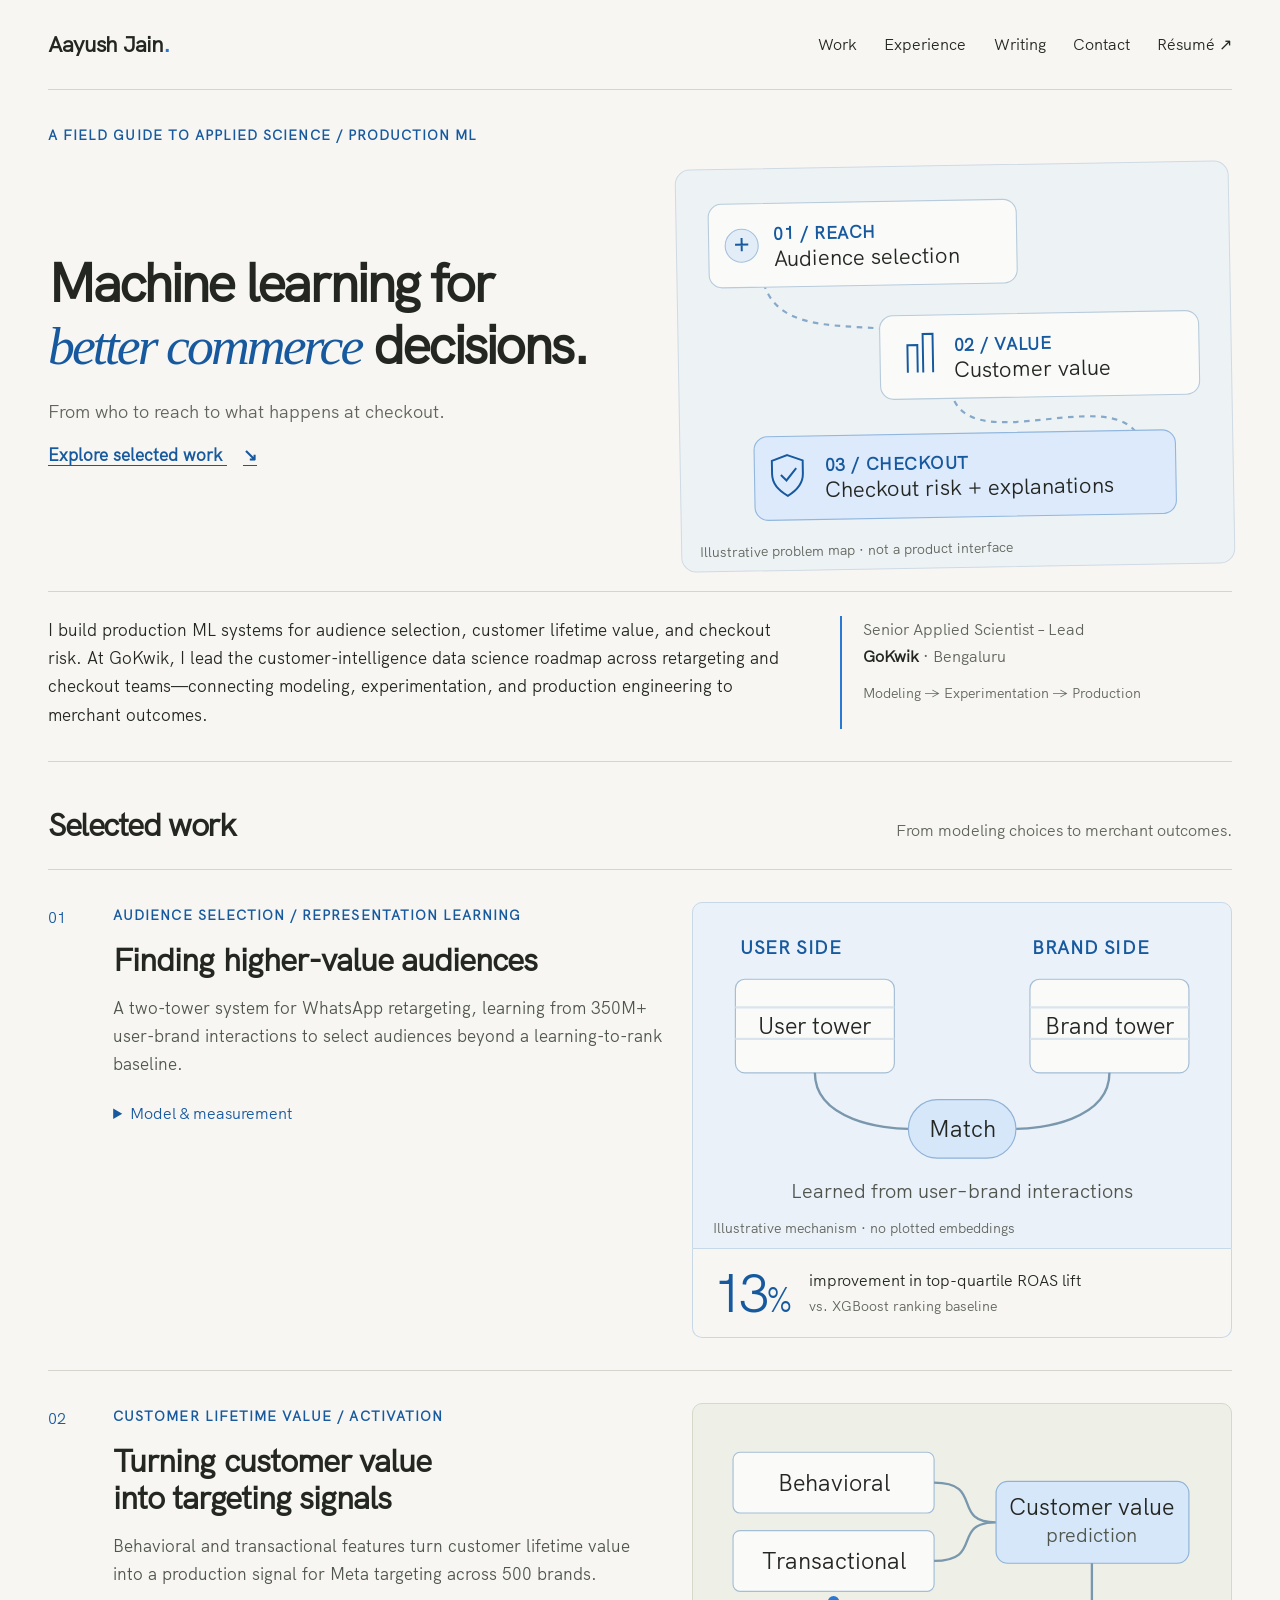
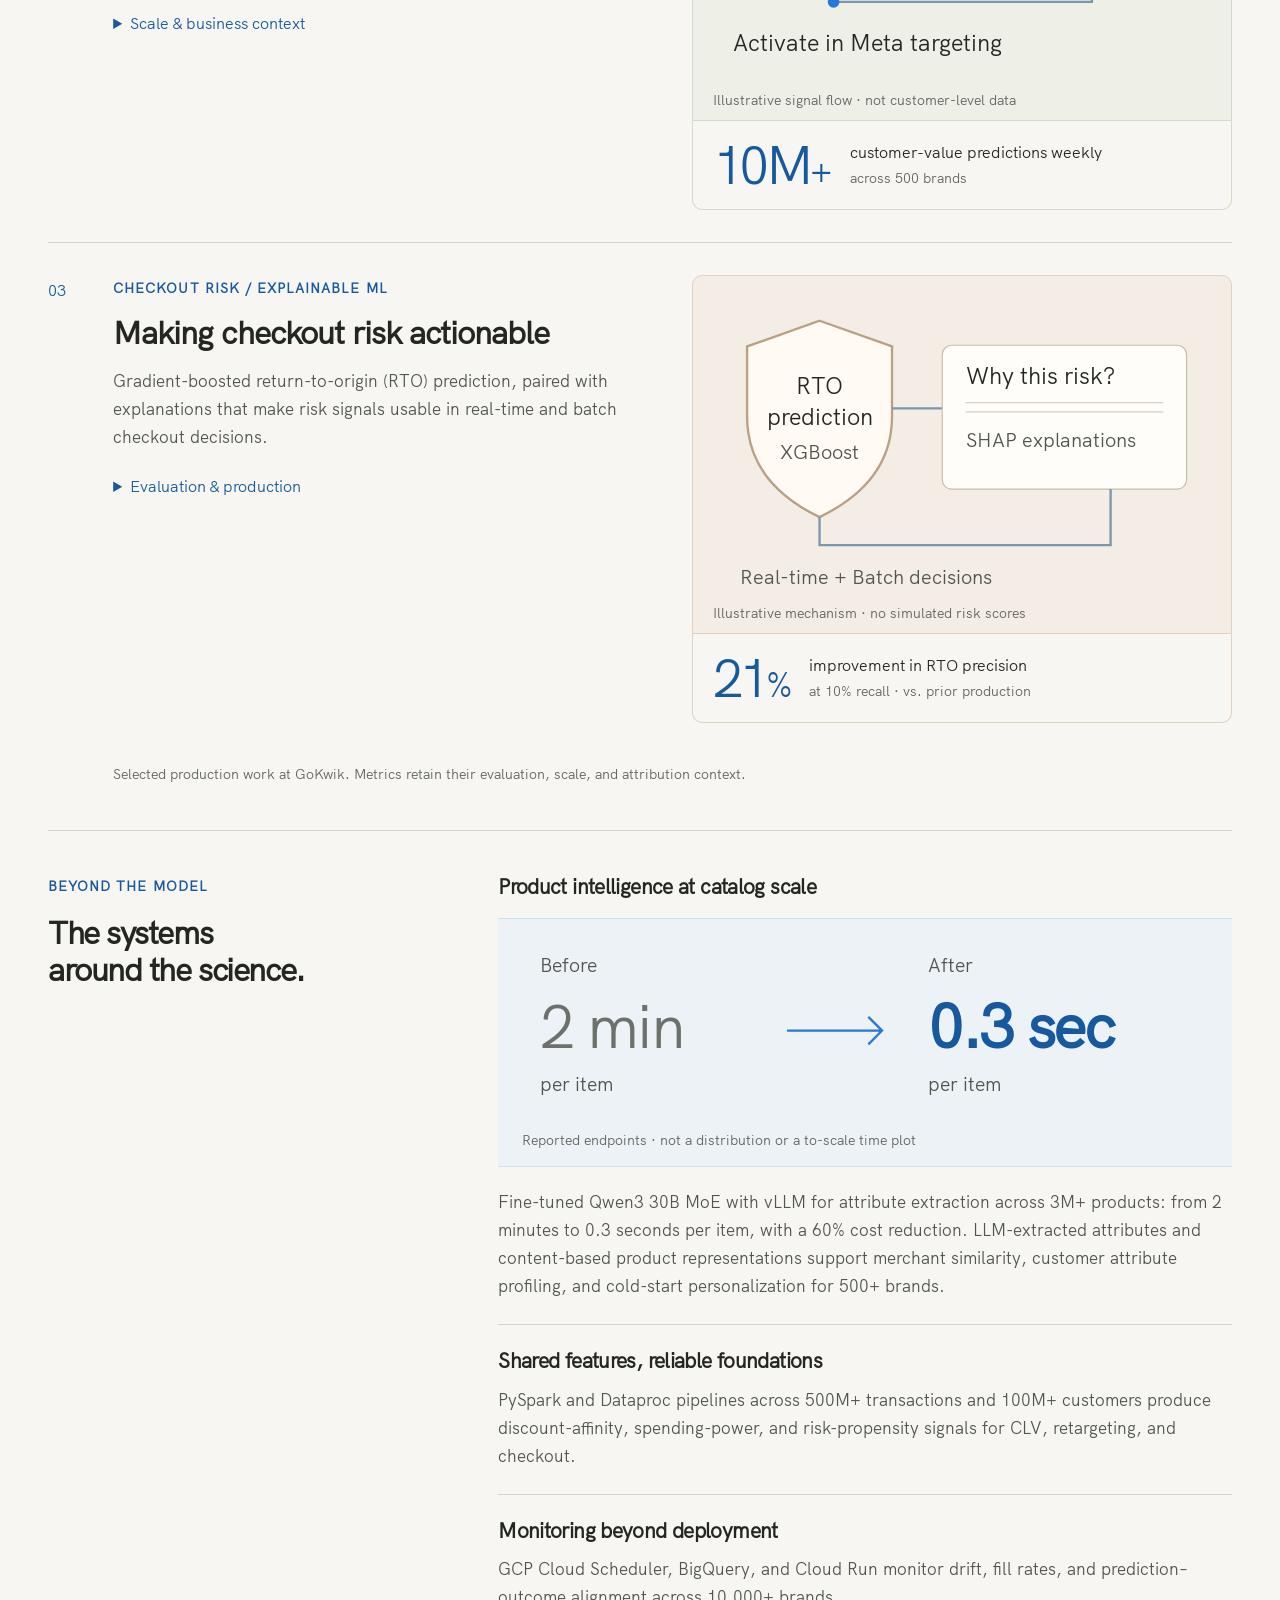
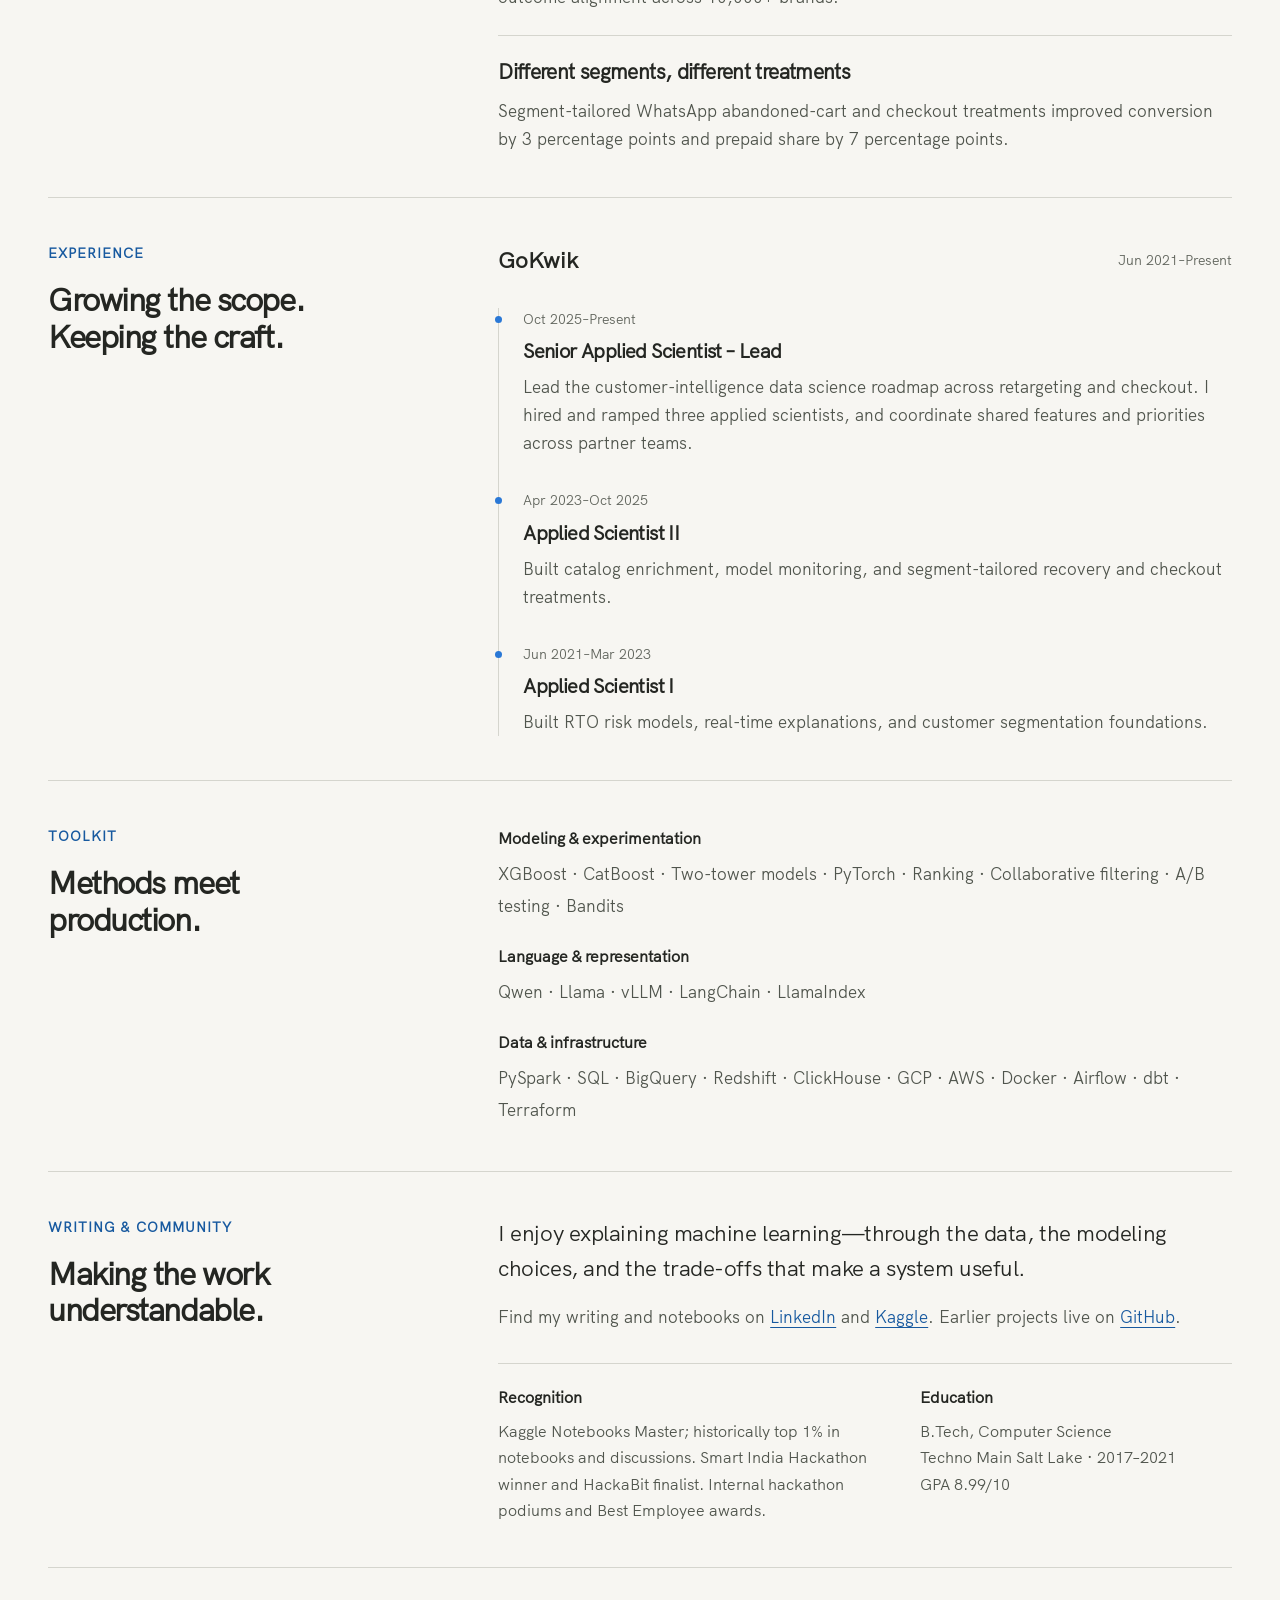
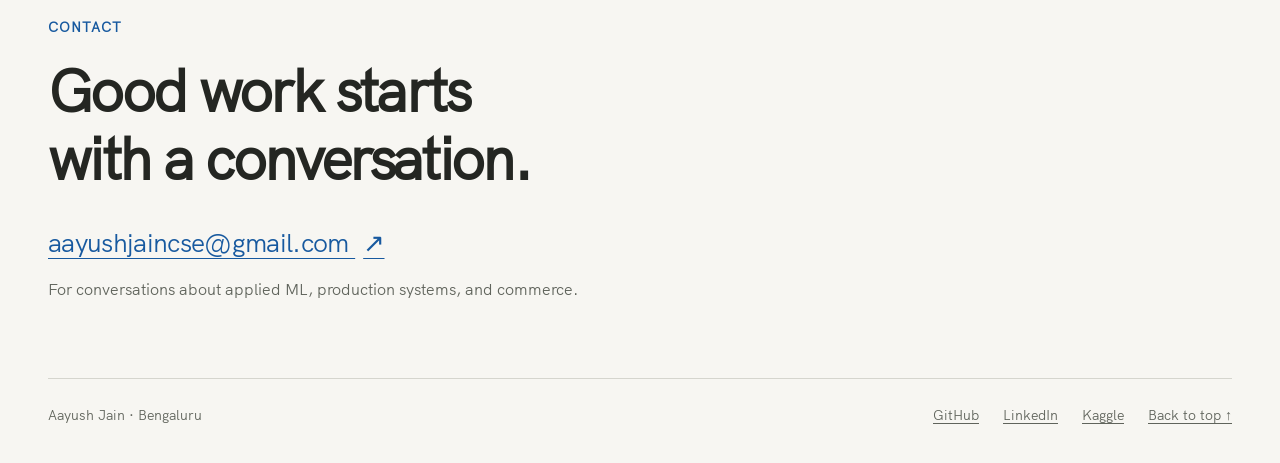
==== commit af5bb079: "Make portfolio a visual field guide to production ML" ====
--- a/index.html
+++ b/index.html
@@ -30,42 +30,105 @@
   </header>
   <main id="main" tabindex="-1" class="wrap">
     <section class="hero" aria-labelledby="intro-heading">
-      <p class="eyebrow">Applied science / Production ML</p>
-      <h1 id="intro-heading">Machine learning for<br class="desktop-break"> better commerce decisions.</h1>
+      <p class="eyebrow">A field guide to applied science / Production ML</p>
+      <div class="hero-layout">
+        <div class="hero-copy"><h1 id="intro-heading">Machine learning for <em>better commerce</em> decisions.</h1><p class="hero-deck">From who to reach to what happens at checkout.</p><a class="text-link" href="#work">Explore selected work <span aria-hidden="true">↘</span></a></div>
+        <figure class="hero-visual">
+          <svg viewBox="0 0 480 330" role="img" aria-labelledby="commerce-title commerce-desc">
+            <title id="commerce-title">Three decisions, one commerce journey</title>
+            <desc id="commerce-desc">Illustrative map of Aayush’s work: audience selection, customer lifetime value, and checkout risk. Connecting paths describe related problem areas, not a measured customer funnel or a deployed system architecture.</desc>
+            <path class="journey-line" d="M65 75 C65 180 235 95 235 185 S410 170 410 260"/>
+            <g class="journey-node"><rect x="18" y="22" width="280" height="76" rx="12"/><circle cx="48" cy="60" r="15"/><path d="M42 59 h12 M48 53 v12"/><text x="77" y="55" class="svg-kicker">01 / REACH</text><text x="77" y="79">Audience selection</text></g>
+            <g class="journey-node"><rect x="172" y="126" width="290" height="76" rx="12"/><path d="M197 178 v-25 h9 v25 M211 178 v-35 h9 v35"/><text x="239" y="159" class="svg-kicker">02 / VALUE</text><text x="239" y="183">Customer value</text></g>
+            <g class="journey-node focal"><rect x="56" y="234" width="383" height="76" rx="12"/><path d="M86 251 l14 5 v12 q0 12 -14 20 q-14 -8 -14 -20 v-12 z M80 269 l5 5 9 -11"/><text x="120" y="266" class="svg-kicker">03 / CHECKOUT</text><text x="120" y="290">Checkout risk + explanations</text></g>
+          </svg>
+          <figcaption>Illustrative problem map · not a product interface</figcaption>
+        </figure>
+      </div>
       <div class="hero-bottom">
         <p class="intro">I build production ML systems for audience selection, customer lifetime value, and checkout risk. At GoKwik, I lead the customer-intelligence data science roadmap across retargeting and checkout teams—connecting modeling, experimentation, and production engineering to merchant outcomes.</p>
-        <div class="hero-aside"><p>Senior Applied Scientist – Lead<br><strong>GoKwik</strong> · Bengaluru</p><a class="text-link" href="#work">Explore selected work <span aria-hidden="true">↓</span></a></div>
+        <div class="hero-aside"><p>Senior Applied Scientist – Lead<br><strong>GoKwik</strong> · Bengaluru</p><span class="availability-note">Modeling → Experimentation → Production</span></div>
       </div>
     </section>
     <section id="work" class="section" aria-labelledby="work-heading">
       <div class="section-heading"><h2 id="work-heading">Selected work</h2><p>From modeling choices to merchant outcomes.</p></div>
-      <article class="work-row">
+      <article class="work-row" data-case="audience">
         <div class="work-index" aria-hidden="true">01</div>
         <div class="work-body"><p class="eyebrow">Audience selection / Representation learning</p><h3>Finding higher-value audiences</h3><p>A two-tower system for WhatsApp retargeting, learning from 350M+ user-brand interactions to select audiences beyond a learning-to-rank baseline.</p>
           <details><summary>Model &amp; measurement</summary><div class="detail-body"><p>Trained with in-batch negatives. Improved top-quartile ROAS lift by 13% over an XGBoost learning-to-rank baseline.</p><p>Selected audiences averaged 2.5× last-click ROAS, 30% above brands’ current targeting. These are separate reported measures, not causal incrementality; last-click attribution does not establish incremental lift.</p></div></details>
         </div>
-        <aside class="work-outcome" aria-label="Audience result"><p class="metric">13<span>%</span></p><p>improvement in top-quartile ROAS lift</p><p class="metric-note">vs. XGBoost ranking baseline</p></aside>
+        <aside class="work-outcome" aria-label="Audience result">
+          <figure class="case-visual">
+            <svg viewBox="0 0 440 260" role="img" aria-labelledby="audience-title audience-desc">
+              <title id="audience-title">Two towers learn a user–brand match</title>
+              <desc id="audience-desc">Illustrative two-tower concept. User and brand representations meet at a matching step to support audience selection. This is not an embedding plot, a model architecture specification, or measured similarity data.</desc>
+              <text x="30" y="33" class="svg-kicker">USER SIDE</text><text x="280" y="33" class="svg-kicker">BRAND SIDE</text>
+              <g class="tower"><rect x="26" y="55" width="136" height="80" rx="8"/><path d="M26 79 h136 M26 106 h136"/><text x="94" y="102" text-anchor="middle">User tower</text><rect x="278" y="55" width="136" height="80" rx="8"/><path d="M278 79 h136 M278 106 h136"/><text x="346" y="102" text-anchor="middle">Brand tower</text></g>
+              <path class="diagram-path" d="M94 135 C94 176 154 183 174 183 M346 135 C346 176 286 183 266 183"/>
+              <rect class="diagram-focus" x="174" y="158" width="92" height="50" rx="25"/><text x="220" y="190" text-anchor="middle">Match</text>
+              <text x="220" y="242" text-anchor="middle" class="svg-small">Learned from user–brand interactions</text>
+            </svg><figcaption>Illustrative mechanism · no plotted embeddings</figcaption>
+          </figure>
+          <div class="result-strip"><p class="metric">13<span>%</span></p><div><p>improvement in top-quartile ROAS lift</p><p class="metric-note">vs. XGBoost ranking baseline</p></div></div>
+        </aside>
       </article>
-      <article class="work-row">
+      <article class="work-row" data-case="value">
         <div class="work-index" aria-hidden="true">02</div>
         <div class="work-body"><p class="eyebrow">Customer lifetime value / Activation</p><h3>Turning customer value into targeting signals</h3><p>Behavioral and transactional features turn customer lifetime value into a production signal for Meta targeting across 500 brands.</p>
           <details><summary>Scale &amp; business context</summary><div class="detail-body"><p>The system delivers 10M+ weekly predictions and supports ₹500 crore+ monthly GMV, enabling a 5% portfolio ROAS uplift on Meta.</p><p>GMV supported—not generated by the model. The volume describes the merchant business served by the system.</p></div></details>
         </div>
-        <aside class="work-outcome" aria-label="Customer value scale"><p class="metric">10M<span>+</span></p><p>customer-value predictions weekly</p><p class="metric-note">across 500 brands</p></aside>
+        <aside class="work-outcome" aria-label="Customer value scale">
+          <figure class="case-visual">
+            <svg viewBox="0 0 440 235" role="img" aria-labelledby="value-title value-desc">
+              <title id="value-title">Customer value becomes an activation signal</title>
+              <desc id="value-desc">Illustrative flow from behavioral and transactional features through customer lifetime value prediction to Meta targeting. No customer scores or performance distribution are represented.</desc>
+              <g class="feature-sheet"><rect x="24" y="31" width="172" height="52" rx="6"/><text x="110" y="64" text-anchor="middle">Behavioral</text><rect x="24" y="98" width="172" height="52" rx="6"/><text x="110" y="131" text-anchor="middle">Transactional</text></g>
+              <path class="diagram-path" d="M196 57 C239 57 210 91 249 91 M196 124 C239 124 210 91 249 91"/>
+              <rect class="diagram-focus" x="249" y="56" width="165" height="70" rx="10"/><text x="331" y="85" text-anchor="middle">Customer value</text><text x="331" y="108" text-anchor="middle" class="svg-small">prediction</text>
+              <path class="diagram-path" d="M331 126 v33 H110"/><circle class="signal-dot" cx="110" cy="159" r="5"/>
+              <text x="24" y="201">Activate in Meta targeting</text>
+            </svg><figcaption>Illustrative signal flow · not customer-level data</figcaption>
+          </figure>
+          <div class="result-strip"><p class="metric">10M<span>+</span></p><div><p>customer-value predictions weekly</p><p class="metric-note">across 500 brands</p></div></div>
+        </aside>
       </article>
-      <article class="work-row">
+      <article class="work-row" data-case="risk">
         <div class="work-index" aria-hidden="true">03</div>
         <div class="work-body"><p class="eyebrow">Checkout risk / Explainable ML</p><h3>Making checkout risk actionable</h3><p>Gradient-boosted return-to-origin (RTO) prediction, paired with explanations that make risk signals usable in real-time and batch checkout decisions.</p>
           <details><summary>Evaluation &amp; production</summary><div class="detail-body"><p>Improved RTO precision by 21% at 10% recall versus the previous production model. The core risk system serves 10,000+ brands.</p><p>SHAP-based XGBoost explanations handle 500K+ daily requests, with &lt;20ms p95 latency on the real-time path.</p></div></details>
         </div>
-        <aside class="work-outcome" aria-label="Risk result"><p class="metric">21<span>%</span></p><p>improvement in RTO precision</p><p class="metric-note">at 10% recall · vs. prior production</p></aside>
+        <aside class="work-outcome" aria-label="Risk result">
+          <figure class="case-visual">
+            <svg viewBox="0 0 440 270" role="img" aria-labelledby="risk-title risk-desc">
+              <title id="risk-title">Pair risk prediction with an explanation</title>
+              <desc id="risk-desc">Illustrative relationship between XGBoost RTO prediction and SHAP explanations, used in real-time and batch decisions. No fabricated risk score, feature importance, or individual checkout is shown.</desc>
+              <path class="shield-outline" d="M98 28 l62 22 v60 q0 56 -62 86 q-62 -30 -62 -86 V50 z"/>
+              <text x="98" y="91" text-anchor="middle">RTO</text><text x="98" y="117" text-anchor="middle">prediction</text><text x="98" y="146" text-anchor="middle" class="svg-small">XGBoost</text>
+              <path class="diagram-path" d="M160 103 H203"/>
+              <rect class="explanation-sheet" x="203" y="49" width="209" height="123" rx="8"/><text x="223" y="82">Why this risk?</text><path class="explanation-rule" d="M223 98 h169 M223 106 h169"/><text x="223" y="136" class="svg-small">SHAP explanations</text>
+              <path class="diagram-path" d="M98 196 v24 H347 V172"/>
+              <text x="30" y="253" class="svg-small">Real-time + Batch decisions</text>
+            </svg><figcaption>Illustrative mechanism · no simulated risk scores</figcaption>
+          </figure>
+          <div class="result-strip"><p class="metric">21<span>%</span></p><div><p>improvement in RTO precision</p><p class="metric-note">at 10% recall · vs. prior production</p></div></div>
+        </aside>
       </article>
       <p class="work-caption">Selected production work at GoKwik. Metrics retain their evaluation, scale, and attribution context.</p>
     </section>
     <section class="section split-section" aria-labelledby="systems-heading">
       <div class="section-label"><p class="eyebrow">Beyond the model</p><h2 id="systems-heading">The systems<br> around the science.</h2></div>
       <div class="support-list">
-        <article><h3>Product intelligence at catalog scale</h3><p>Fine-tuned Qwen3 30B MoE with vLLM for attribute extraction across 3M+ products: from 2 minutes to 0.3 seconds per item, with a 60% cost reduction. LLM-extracted attributes and content-based product representations support merchant similarity, customer attribute profiling, and cold-start personalization for 500+ brands.</p></article>
+        <article><h3>Product intelligence at catalog scale</h3>
+          <figure class="enrichment-visual">
+            <svg viewBox="0 0 620 175" role="img" aria-labelledby="enrichment-title enrichment-desc">
+              <title id="enrichment-title">Attribute extraction: 2 minutes to 0.3 seconds per item</title>
+              <desc id="enrichment-desc">Verified before and after durations, printed as numbers rather than proportionally encoded shapes. Fine-tuned Qwen3 30B MoE with vLLM across 3M+ products; 60% cost reduction. This is not a distribution or latency trace.</desc>
+              <text x="26" y="36" class="svg-small">Before</text><text x="26" y="102" class="comparison-before">2 min</text><text x="26" y="140" class="svg-small">per item</text>
+              <path class="comparison-arrow" d="M242 87 H325 m-12 -12 12 12 -12 12"/>
+              <text x="365" y="36" class="svg-small">After</text><text x="365" y="102" class="comparison-after">0.3 sec</text><text x="365" y="140" class="svg-small">per item</text>
+            </svg><figcaption>Reported endpoints · not a distribution or a to-scale time plot</figcaption>
+          </figure>
+          <p>Fine-tuned Qwen3 30B MoE with vLLM for attribute extraction across 3M+ products: from 2 minutes to 0.3 seconds per item, with a 60% cost reduction. LLM-extracted attributes and content-based product representations support merchant similarity, customer attribute profiling, and cold-start personalization for 500+ brands.</p></article>
         <article><h3>Shared features, reliable foundations</h3><p>PySpark and Dataproc pipelines across 500M+ transactions and 100M+ customers produce discount-affinity, spending-power, and risk-propensity signals for CLV, retargeting, and checkout.</p></article>
         <article><h3>Monitoring beyond deployment</h3><p>GCP Cloud Scheduler, BigQuery, and Cloud Run monitor drift, fill rates, and prediction–outcome alignment across 10,000+ brands.</p></article>
         <article><h3>Different segments, different treatments</h3><p>Segment-tailored WhatsApp abandoned-cart and checkout treatments improved conversion by 3 percentage points and prepaid share by 7 percentage points.</p></article>
--- a/static/css/style.css
+++ b/static/css/style.css
@@ -13,6 +13,8 @@
   --line: #d5d5ce;
   --accent: #2A78D6;
   --link: #17599f;
+  --body-size: 1.0625rem;
+  --label-size: .875rem;
   font-family: -apple-system, BlinkMacSystemFont, "SF Pro Text", "Segoe UI", "HK Grotesk", sans-serif;
   color: var(--ink);
   background: var(--paper);
@@ -20,7 +22,7 @@
 }
 * { box-sizing: border-box; }
 html { scroll-padding-top: 2rem; }
-body { margin: 0; font-size: 1rem; line-height: 1.65; -webkit-font-smoothing: antialiased; }
+body { margin: 0; font-size: var(--body-size); line-height: 1.65; -webkit-font-smoothing: antialiased; }
 ::selection { background: #d5e5f5; color: var(--ink); }
 a { color: var(--link); text-underline-offset: .22em; text-decoration-thickness: 1px; }
 a:hover { text-decoration-thickness: 2px; }
@@ -28,124 +30,191 @@
 main:focus-visible { outline: 3px solid var(--link); outline-offset: 5px; }
 p { margin: 0 0 1rem; }
 h1, h2, h3 { margin: 0; font-weight: 600; line-height: 1.15; }
-h1 { font-size: clamp(2.9rem, 6.1vw, 5.35rem); letter-spacing: -.065em; max-width: 1050px; text-wrap: balance; }
+h1 { font-size: clamp(2.7rem, 4.2vw, 3.8rem); letter-spacing: -.055em; text-wrap: balance; }
+h1 em { font-family: Georgia, "Times New Roman", serif; font-weight: 400; color: var(--link); letter-spacing: -.055em; }
 h2 { font-size: clamp(1.85rem, 3vw, 2.65rem); letter-spacing: -.045em; }
 h3 { font-size: 1.55rem; letter-spacing: -.03em; }
-.wrap { max-width: 1200px; width: calc(100% - 112px); margin-inline: auto; }
+.wrap { max-width: 1200px; width: calc(100% - 96px); margin-inline: auto; }
 .skip-link { position: absolute; top: -100px; left: 1rem; z-index: 10; background: var(--paper); padding: .7rem 1rem; }
 .skip-link:focus { top: 1rem; }
-.site-header { min-height: 112px; display: flex; justify-content: space-between; align-items: center; gap: 2rem; border-bottom: 1px solid var(--line); }
-.wordmark { font-size: 1.25rem; font-weight: 650; letter-spacing: -.035em; color: var(--ink); text-decoration: none; white-space: nowrap; }
+.site-header { min-height: 90px; display: flex; justify-content: space-between; align-items: center; gap: 2rem; border-bottom: 1px solid var(--line); }
+.wordmark { font-size: 1.4rem; font-weight: 650; letter-spacing: -.035em; color: var(--ink); text-decoration: none; white-space: nowrap; }
 .wordmark span { color: var(--accent); }
 nav { display: flex; flex-wrap: wrap; gap: .35rem 1.7rem; }
-nav a { color: var(--ink); text-decoration: none; font-size: .875rem; padding-block: .65rem; }
+nav a { color: var(--ink); text-decoration: none; font-size: 1rem; padding-block: .65rem; }
 nav a:hover { color: var(--link); text-decoration: underline; }
-.hero { padding-block: 88px 78px; }
-.eyebrow { text-transform: uppercase; font-size: .69rem; letter-spacing: .13em; font-weight: 600; color: var(--link); margin-bottom: 1.7rem; }
-.hero-bottom { display: grid; grid-template-columns: 1.9fr 1fr; gap: 5rem; margin-top: 2.6rem; }
-.intro { font-size: 1.125rem; line-height: 1.75; max-width: 690px; }
-.hero-aside { padding-top: .2rem; color: var(--muted); font-size: .85rem; }
+.hero { padding-block: 34px 32px; }
+.eyebrow { text-transform: uppercase; font-size: var(--label-size); letter-spacing: .075em; font-weight: 600; color: var(--link); margin-bottom: 1.1rem; }
+.hero-layout { display: grid; grid-template-columns: 1.05fr 1fr; gap: 3rem; align-items: center; }
+.hero-copy { padding-block: .3rem 1rem; }
+.hero-deck { margin: 1.2rem 0 .5rem; max-width: 24em; font-size: 1.125rem; color: var(--muted); }
+.hero-visual { margin: 0; padding: 10px 12px 8px; border: 1px solid #cfdae4; border-radius: 15px; background: #edf2f5; transform: rotate(-1deg); }
+.hero-visual svg { display: block; width: 100%; height: auto; }
+.hero-visual figcaption { padding-inline: 6px; font-size: var(--label-size); }
+.hero-bottom { display: grid; grid-template-columns: 1.9fr 1fr; gap: 3rem; margin-top: 1.5rem; padding-top: 1.5rem; border-top: 1px solid var(--line); }
+.intro { font-size: var(--body-size); line-height: 1.65; max-width: 760px; margin: 0; }
+.hero-aside { color: var(--muted); font-size: 1rem; border-left: 2px solid var(--accent); padding-left: 1.3rem; }
+.hero-aside p { margin-bottom: .6rem; }
 .hero-aside strong { color: var(--ink); font-weight: 600; }
-.text-link { display: inline-block; margin-top: .4rem; font-weight: 550; }
+.availability-note { font-size: var(--label-size); }
+.text-link { display: inline-block; margin-top: .4rem; font-weight: 600; }
 .text-link span { margin-left: 1rem; }
-.section { padding-block: 62px; border-top: 1px solid var(--line); }
-.section-heading { display: flex; justify-content: space-between; align-items: baseline; gap: 2rem; padding-bottom: 36px; }
-.section-heading h2 { font-size: 1.75rem; }
-.section-heading p { font-size: .85rem; color: var(--muted); }
-.work-row { display: grid; grid-template-columns: 55px minmax(0, 1fr) 210px; gap: 2rem; padding-block: 36px 42px; border-top: 1px solid var(--line); }
-.work-index { font-size: .8rem; color: var(--link); font-variant-numeric: tabular-nums; padding-top: .15rem; }
-.work-body { max-width: 650px; }
-.work-body .eyebrow { margin-bottom: .8rem; font-size: .62rem; }
-.work-body h3 { margin-bottom: 1.2rem; font-size: clamp(1.5rem, 2.3vw, 1.95rem); }
+.section { padding-block: 44px; border-top: 1px solid var(--line); }
+.section-heading { display: flex; justify-content: space-between; align-items: baseline; gap: 2rem; padding-bottom: 26px; }
+.section-heading h2 { font-size: 2rem; }
+.section-heading p { font-size: 1rem; color: var(--muted); margin: 0; }
+.work-row { display: grid; grid-template-columns: 38px minmax(0, 1fr) minmax(0, .98fr); gap: 1.7rem; padding-block: 32px; border-top: 1px solid var(--line); }
+.work-index { font-size: 1rem; color: var(--link); font-variant-numeric: tabular-nums; padding-top: .15rem; }
+.work-body { max-width: 650px; padding-top: .1rem; }
+.work-body .eyebrow { margin-bottom: .9rem; }
+.work-body h3 { margin-bottom: 1rem; font-size: clamp(1.65rem, 2.5vw, 2.25rem); text-wrap: balance; }
 .work-body > p:not(.eyebrow) { color: #50554d; }
-.work-outcome { border-left: 1px solid var(--line); padding-left: 1.7rem; }
-.metric { font-size: 3.8rem; line-height: 1.05; letter-spacing: -.065em; font-weight: 550; margin-bottom: .8rem; }
+.work-outcome { min-width: 0; }
+.case-visual { margin: 0; border: 1px solid var(--case-line); border-radius: 10px 10px 0 0; background: var(--case-paper); padding: 12px 12px 10px; }
+.case-visual svg { width: 100%; height: auto; display: block; }
+figcaption { font-size: var(--label-size); color: var(--muted); line-height: 1.4; }
+.case-visual figcaption { padding-inline: 8px; }
+[data-case="audience"] { --case-paper: #eaf1f8; --case-line: #c7d9e9; }
+[data-case="value"] { --case-paper: #eef0e8; --case-line: #d5d9c8; }
+[data-case="risk"] { --case-paper: #f3ede6; --case-line: #dfd2c2; }
+.result-strip { display: flex; align-items: center; gap: 1.25rem; padding: 17px 20px; border: 1px solid var(--case-line); border-top: 0; border-radius: 0 0 10px 10px; }
+.result-strip > div { min-width: 0; }
+.result-strip p { margin-bottom: .35rem; font-size: 1rem; line-height: 1.4; }
+.result-strip .metric { font-size: 3.35rem; line-height: 1; letter-spacing: -.065em; font-weight: 550; margin: 0; white-space: nowrap; color: var(--link); }
 .metric span { font-size: .66em; }
-.work-outcome > p:not(.metric) { font-size: .82rem; line-height: 1.5; max-width: 180px; margin-bottom: .65rem; }
-.work-outcome .metric-note { color: var(--muted); font-size: .73rem; }
-details { margin-top: 1.3rem; font-size: .875rem; }
+.result-strip .metric-note { color: var(--muted); font-size: var(--label-size); margin: 0; }
+details { margin-top: 1rem; font-size: 1rem; }
 summary { cursor: pointer; color: var(--link); width: fit-content; padding: .4rem 0; }
 .detail-body { padding: .8rem 0 0 1rem; border-left: 2px solid var(--line); margin-top: .7rem; }
 .detail-body p:last-child { margin-bottom: 0; }
-.work-caption { font-size: .75rem; color: var(--muted); margin: 0 0 .3rem 87px; }
-.split-section { display: grid; grid-template-columns: 1fr 1.9fr; gap: 5rem; }
-.section-label .eyebrow { margin-bottom: 1.3rem; }
+.work-caption { font-size: var(--label-size); color: var(--muted); margin: .5rem 0 0 65px; }
+/* Original explanatory drawings: labels, not invented data marks. */
+svg text { fill: var(--ink); font-family: inherit; font-size: 20px; font-weight: 500; }
+svg .svg-kicker { font-size: 16px; font-weight: 600; letter-spacing: .5px; fill: var(--link); }
+svg .svg-small { font-size: 17px; fill: #50554d; font-weight: 400; }
+.journey-line { stroke: #87a9c9; stroke-width: 2; stroke-dasharray: 5 5; fill: none; }
+.journey-node rect { fill: #fafbf9; stroke: #b7cbdc; }
+.journey-node circle { fill: #e3edf7; stroke: #a4c1de; }
+.journey-node path { fill: none; stroke: var(--link); stroke-width: 1.8; }
+.journey-node.focal rect { fill: #dceafb; stroke: #91b7df; }
+.tower rect, .feature-sheet rect { fill: #fafbf9; stroke: #a4bed6; }
+.tower path { fill: none; stroke: #dae4ec; stroke-width: 2; }
+.diagram-path { fill: none; stroke: #7997ad; stroke-width: 2; }
+.diagram-focus { fill: #d6e7f9; stroke: #8eb2d7; }
+.signal-dot { fill: var(--accent); }
+.shield-outline { fill: #fffaf3; stroke: #b9a185; stroke-width: 2; }
+.explanation-sheet { fill: #fffdfa; stroke: #c9bda9; }
+.explanation-rule { stroke: #d8cfc1; fill: none; }
+.enrichment-visual { margin: 1.2rem 0 1.3rem; border-block: 1px solid #d4dfeb; background: #edf2f7; padding: 12px 12px 15px; }
+.enrichment-visual svg { width: 100%; height: auto; display: block; }
+.enrichment-visual figcaption { padding-inline: 12px; }
+svg .comparison-before, svg .comparison-after { font-size: 54px; letter-spacing: -2px; }
+svg .comparison-before { fill: #6c716c; }
+svg .comparison-after { fill: var(--link); font-weight: 600; }
+.comparison-arrow { fill: none; stroke: var(--accent); stroke-width: 2; }
+.split-section { display: grid; grid-template-columns: 1fr 1.9fr; gap: 4rem; }
+.section-label .eyebrow { margin-bottom: 1rem; }
 .section-label h2 { font-size: 2rem; }
-.support-list article + article { padding-top: 1.8rem; margin-top: 1.8rem; border-top: 1px solid var(--line); }
-.support-list h3 { font-size: 1.1rem; margin-bottom: .8rem; }
-.support-list p, .timeline p, .toolkit dd, .writing-body > p:not(.large-copy), .credentials p { color: #50554d; font-size: .92rem; }
+.support-list article + article { padding-top: 1.5rem; margin-top: 1.5rem; border-top: 1px solid var(--line); }
+.support-list h3 { font-size: 1.3rem; margin-bottom: .8rem; }
+.support-list p, .timeline p, .toolkit dd, .writing-body > p:not(.large-copy), .credentials p { color: #50554d; font-size: var(--body-size); }
 .support-list p { margin-bottom: 0; }
-.company-line { font-size: 1.25rem; font-weight: 600; display: flex; justify-content: space-between; gap: 1rem; }
-.company-line span { font-size: .8rem; color: var(--muted); font-weight: 400; align-self: center; }
+.company-line { font-size: 1.4rem; font-weight: 600; display: flex; justify-content: space-between; gap: 1rem; }
+.company-line span { font-size: var(--label-size); color: var(--muted); font-weight: 400; align-self: center; }
 .timeline { list-style: none; padding: 0; margin: 1.8rem 0 0; }
 .timeline li { border-left: 1px solid var(--line); padding: 0 0 2rem 1.5rem; position: relative; }
 .timeline li::before { content: ""; position: absolute; width: 7px; height: 7px; background: var(--accent); border-radius: 50%; left: -4px; top: .5rem; }
 .timeline li:last-child { padding-bottom: 0; }
-.timeline .date { font-size: .75rem; color: var(--muted); margin-bottom: .5rem; }
-.timeline h3 { font-size: 1.1rem; margin-bottom: .7rem; }
+.timeline .date { font-size: var(--label-size); color: var(--muted); margin-bottom: .5rem; }
+.timeline h3 { font-size: 1.25rem; margin-bottom: .7rem; }
 .timeline p:last-child { margin-bottom: 0; }
 .toolkit { margin: 0; }
-.toolkit div + div { margin-top: 1.6rem; }
-.toolkit dt { font-size: .85rem; font-weight: 600; margin-bottom: .4rem; }
+.toolkit div + div { margin-top: 1.3rem; }
+.toolkit dt { font-size: 1rem; font-weight: 600; margin-bottom: .4rem; }
 .toolkit dd { margin: 0; line-height: 1.9; }
-.large-copy { font-size: 1.3rem; line-height: 1.6; letter-spacing: -.02em; }
-.credentials { display: grid; grid-template-columns: 1.25fr 1fr; gap: 2rem; margin-top: 2.5rem; padding-top: 1.8rem; border-top: 1px solid var(--line); }
-.credentials h3 { font-size: .85rem; letter-spacing: 0; margin-bottom: .7rem; }
-.credentials p { font-size: .85rem; margin-bottom: 0; }
-.contact { padding-block: 70px 85px; }
+.large-copy { font-size: 1.4rem; line-height: 1.6; letter-spacing: -.02em; }
+.credentials { display: grid; grid-template-columns: 1.25fr 1fr; gap: 2rem; margin-top: 2rem; padding-top: 1.5rem; border-top: 1px solid var(--line); }
+.credentials h3 { font-size: 1rem; letter-spacing: 0; margin-bottom: .7rem; }
+.credentials p { font-size: 1rem; margin-bottom: 0; }
+.contact { padding-block: 48px 60px; }
 .contact h2 { font-size: clamp(2.2rem, 4.6vw, 3.75rem); }
 .contact-email { display: inline-block; font-size: clamp(1rem, 2.4vw, 1.65rem); margin: 1.8rem 0 .7rem; letter-spacing: -.025em; }
 .contact-email span { margin-left: .5rem; }
-.contact > p:last-child { font-size: .85rem; color: var(--muted); }
-.site-footer { border-top: 1px solid var(--line); padding-block: 25px 35px; display: flex; justify-content: space-between; gap: 2rem; font-size: .75rem; color: var(--muted); }
+.contact > p:last-child { font-size: 1rem; color: var(--muted); }
+.site-footer { border-top: 1px solid var(--line); padding-block: 25px 35px; display: flex; justify-content: space-between; gap: 2rem; font-size: var(--label-size); color: var(--muted); }
 .site-footer p { margin: 0; }
 .site-footer div { display: flex; flex-wrap: wrap; gap: 1.5rem; }
 .site-footer a { color: var(--muted); }
-@media (min-width: 1500px) { .hero { padding-top: 110px; } }
-@media (max-width: 900px) {
-  .wrap { width: calc(100% - 64px); }
+@media (max-width: 1000px) {
+  .wrap { width: calc(100% - 56px); }
   nav { gap: .2rem 1rem; }
-  .hero-bottom, .split-section { gap: 2.5rem; }
-  .work-row { grid-template-columns: 30px minmax(0, 1fr) 155px; gap: 1.2rem; }
-  .work-outcome { padding-left: 1rem; }
-  .metric { font-size: 3.15rem; }
-  .work-caption { margin-left: 49px; }
-  .section-label h2 { font-size: 1.65rem; }
-}
-@media (max-width: 640px) {
-  .wrap { width: calc(100% - 40px); }
-  .site-header { min-height: auto; display: block; padding-block: 22px 12px; }
-  nav { margin-top: 12px; justify-content: space-between; gap: .15rem .65rem; }
-  nav a { font-size: .79rem; }
-  .hero { padding-block: 53px 42px; }
-  .hero .eyebrow { margin-bottom: 1.4rem; }
-  .desktop-break { display: none; }
-  .hero-bottom { grid-template-columns: 1fr; gap: 1rem; margin-top: 1.8rem; }
-  .intro { font-size: 1rem; }
-  .hero-aside { display: flex; justify-content: space-between; align-items: end; gap: 1rem; font-size: .75rem; }
+  .hero-layout, .hero-bottom, .split-section { gap: 2rem; }
+  .work-row { grid-template-columns: 25px minmax(0, 1fr) minmax(0, 1fr); gap: 1rem; }
+  .result-strip { padding: 15px 12px; gap: .9rem; }
+  .result-strip .metric { font-size: 2.7rem; }
+  .section-label h2 { font-size: 1.85rem; }
+}
+@media (max-width: 760px) {
+  .site-header { min-height: auto; align-items: start; padding-block: 18px 12px; gap: 1rem; }
+  nav { justify-content: end; }
+  .hero-layout { grid-template-columns: 1fr 1fr; gap: 1rem; }
+  h1 { font-size: 2.65rem; }
+  .hero-deck { font-size: 1rem; }
+  .hero-visual { padding: 5px; }
+  .hero-bottom { grid-template-columns: 1fr; gap: 1rem; }
+  .hero-aside { display: flex; justify-content: space-between; align-items: center; gap: 1rem; }
   .hero-aside p { margin: 0; }
-  .section { padding-block: 38px; }
-  .section-heading { display: block; padding-bottom: 24px; }
-  .section-heading p { margin: .7rem 0 0; }
-  .work-row { grid-template-columns: 24px minmax(0, 1fr); gap: 1rem; padding-block: 28px; }
-  .work-body .eyebrow { font-size: .58rem; letter-spacing: .09em; }
-  .work-body > p { font-size: .92rem; }
-  .work-outcome { grid-column: 2; display: grid; grid-template-columns: 100px 1fr; gap: 0 1rem; align-items: center; padding: 0; border: 0; margin-top: .3rem; }
-  .work-outcome .metric { grid-row: span 2; margin: 0; font-size: 3rem; }
-  .work-outcome > p:not(.metric) { max-width: none; margin: 0; }
-  .work-caption { margin-left: 40px; }
+  .work-row { grid-template-columns: 25px minmax(0, 1fr); gap: 1rem; }
+  .work-outcome { grid-column: 2; }
+  .case-visual svg { max-height: 300px; }
   .split-section { grid-template-columns: 1fr; gap: 1.8rem; }
-  .section-label h2 { font-size: 1.85rem; }
   .section-label h2 br { display: none; }
-  .section-label .eyebrow { margin-bottom: .75rem; }
-  .credentials { gap: 1.4rem; }
+  .result-strip .metric { font-size: 3rem; }
+}
+@media (max-width: 560px) {
+  .wrap { width: calc(100% - 36px); }
+  .site-header { display: block; }
+  nav { margin-top: 8px; justify-content: space-between; gap: .15rem .75rem; }
+  nav a { font-size: 1rem; }
+  .hero { padding-block: 25px 28px; }
+  .hero .eyebrow { max-width: 26em; margin-bottom: .8rem; }
+  .hero-layout { display: flex; flex-direction: column; align-items: stretch; gap: 1rem; }
+  .hero-copy { padding: 0; }
+  h1 { font-size: clamp(2.3rem, 9vw, 2.85rem); }
+  .hero-deck { margin-top: .8rem; margin-bottom: .2rem; }
+  .hero-visual { width: 100%; max-width: 440px; align-self: center; transform: none; padding: 5px 5px 9px; }
+  .hero-visual figcaption { font-size: .875rem; }
+  .hero-bottom { margin-top: 1.3rem; padding-top: 1.2rem; }
+  .hero-aside { display: block; }
+  .availability-note { display: block; margin-top: .6rem; }
+  .section { padding-block: 30px; }
+  .section-heading { display: block; padding-bottom: 20px; }
+  .section-heading p { margin: .6rem 0 0; }
+  .work-row { grid-template-columns: 1fr; gap: .65rem; padding-block: 25px; }
+  .work-index { font-size: .875rem; }
+  .work-body .eyebrow { font-size: .875rem; letter-spacing: .035em; }
+  .work-outcome { grid-column: 1; margin-top: .5rem; }
+  .case-visual { padding: 6px 3px 12px; }
+  .case-visual figcaption { padding-inline: 9px; }
+  .case-visual svg { max-height: none; }
+  svg text { font-size: 22px; }
+  svg .svg-kicker { font-size: 20px; letter-spacing: .2px; }
+  svg .svg-small { font-size: 22px; }
+  .hero-visual svg .svg-kicker { font-size: 20px; }
+  .hero-visual svg text:not(.svg-kicker) { font-size: 23px; }
+  .work-caption { margin-left: 0; }
+  .credentials { grid-template-columns: 1fr; gap: 1.4rem; }
   .site-footer { display: block; }
   .site-footer div { margin-top: 1rem; gap: 1.2rem; }
-  .contact { padding-block: 45px; }
+  .contact { padding-block: 35px; }
+  .enrichment-visual { padding-inline: 0; }
+  .enrichment-visual svg .svg-small { font-size: 28px; }
+  .enrichment-visual figcaption { padding-inline: 12px; }
 }
 @media (prefers-reduced-motion: reduce) {
   *, *::before, *::after { scroll-behavior: auto !important; animation: none !important; transition: none !important; }
 }
+/* The print companion deliberately retains its independent type scale. */
 .print-tools { display: flex; justify-content: space-between; align-items: center; padding-block: 25px; gap: 1rem; font-size: .8rem; }
 .print-tools > div { display: flex; align-items: center; gap: 1rem; }
 .print-tools span { color: var(--muted); }
@@ -202,6 +271,7 @@
   .wrap { width: 100%; max-width: none; }
   .site-header, .site-footer, .skip-link, .print-tools { display: none !important; }
   .hero, .section { padding-block: 18pt; }
+  .hero-visual { transform: none; }
   h1 { font-size: 30pt; }
   h2 { font-size: 20pt; }
   h3 { break-after: avoid; }
